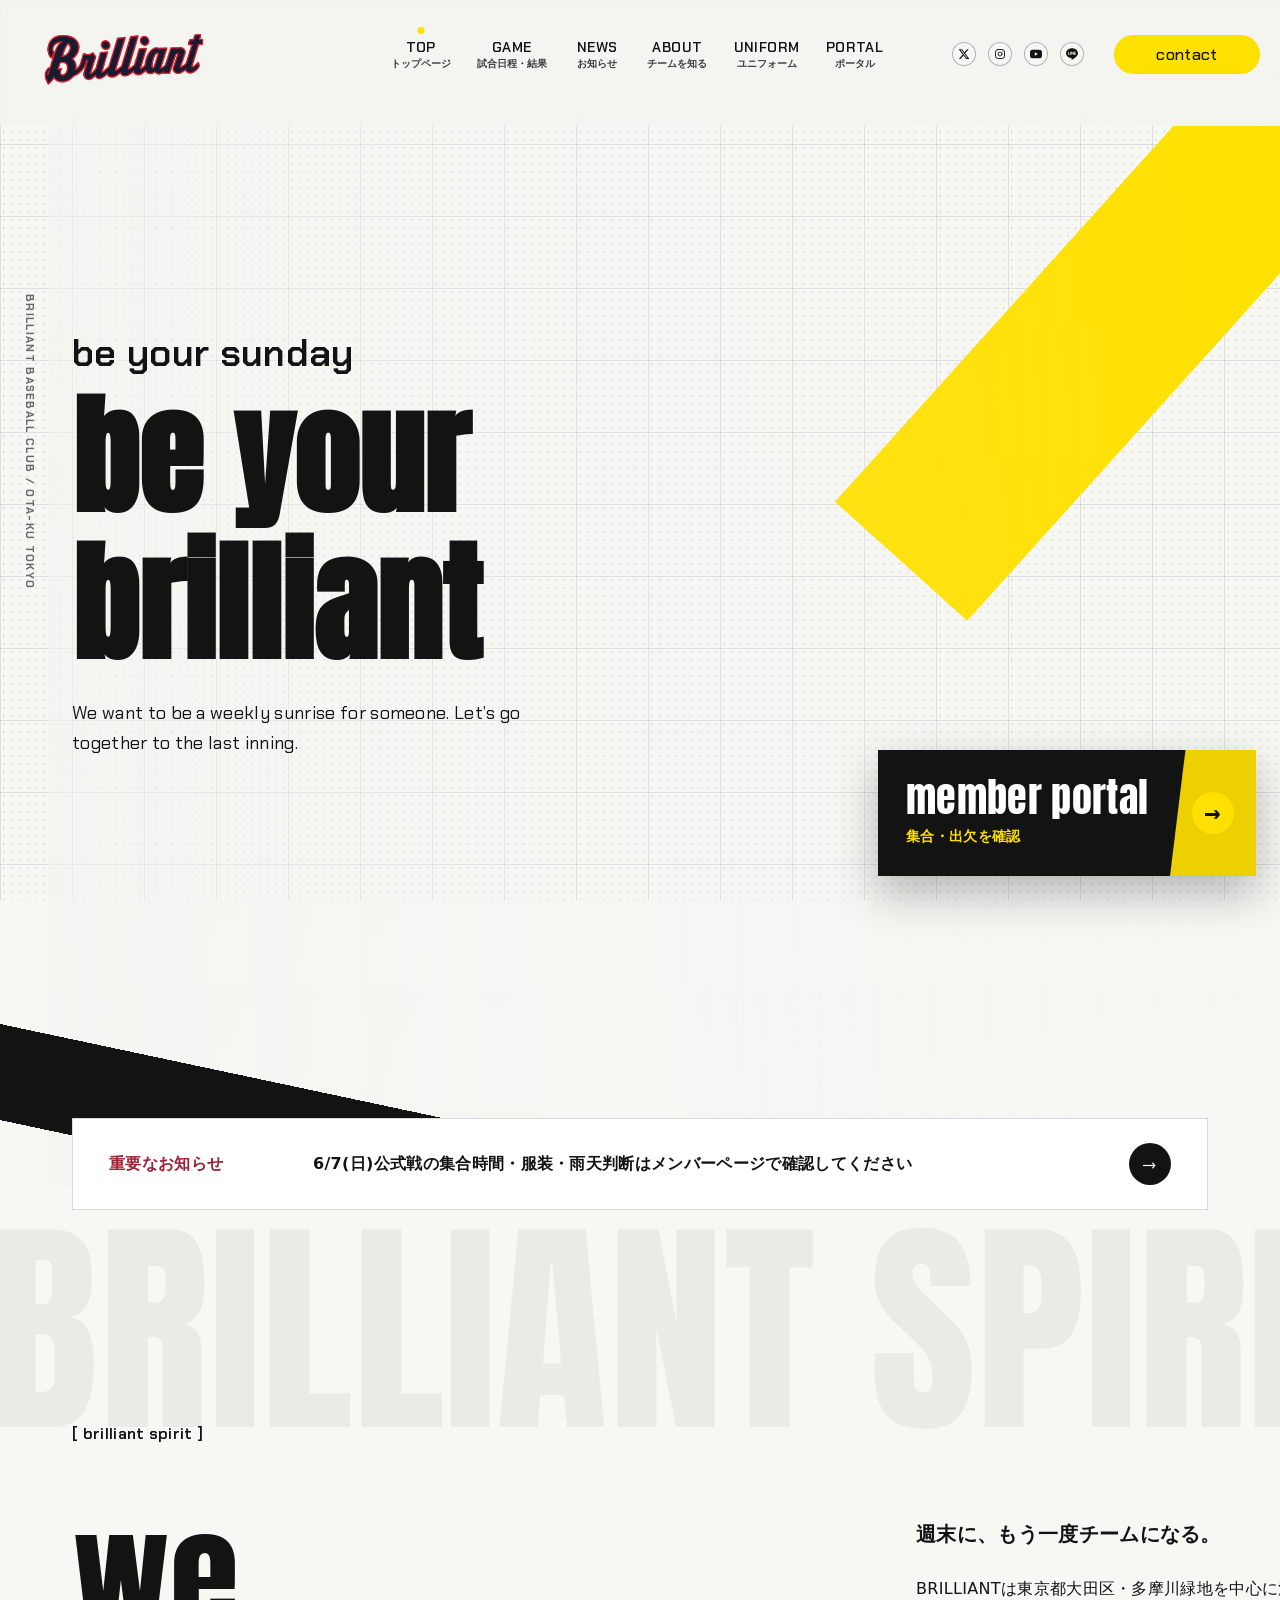
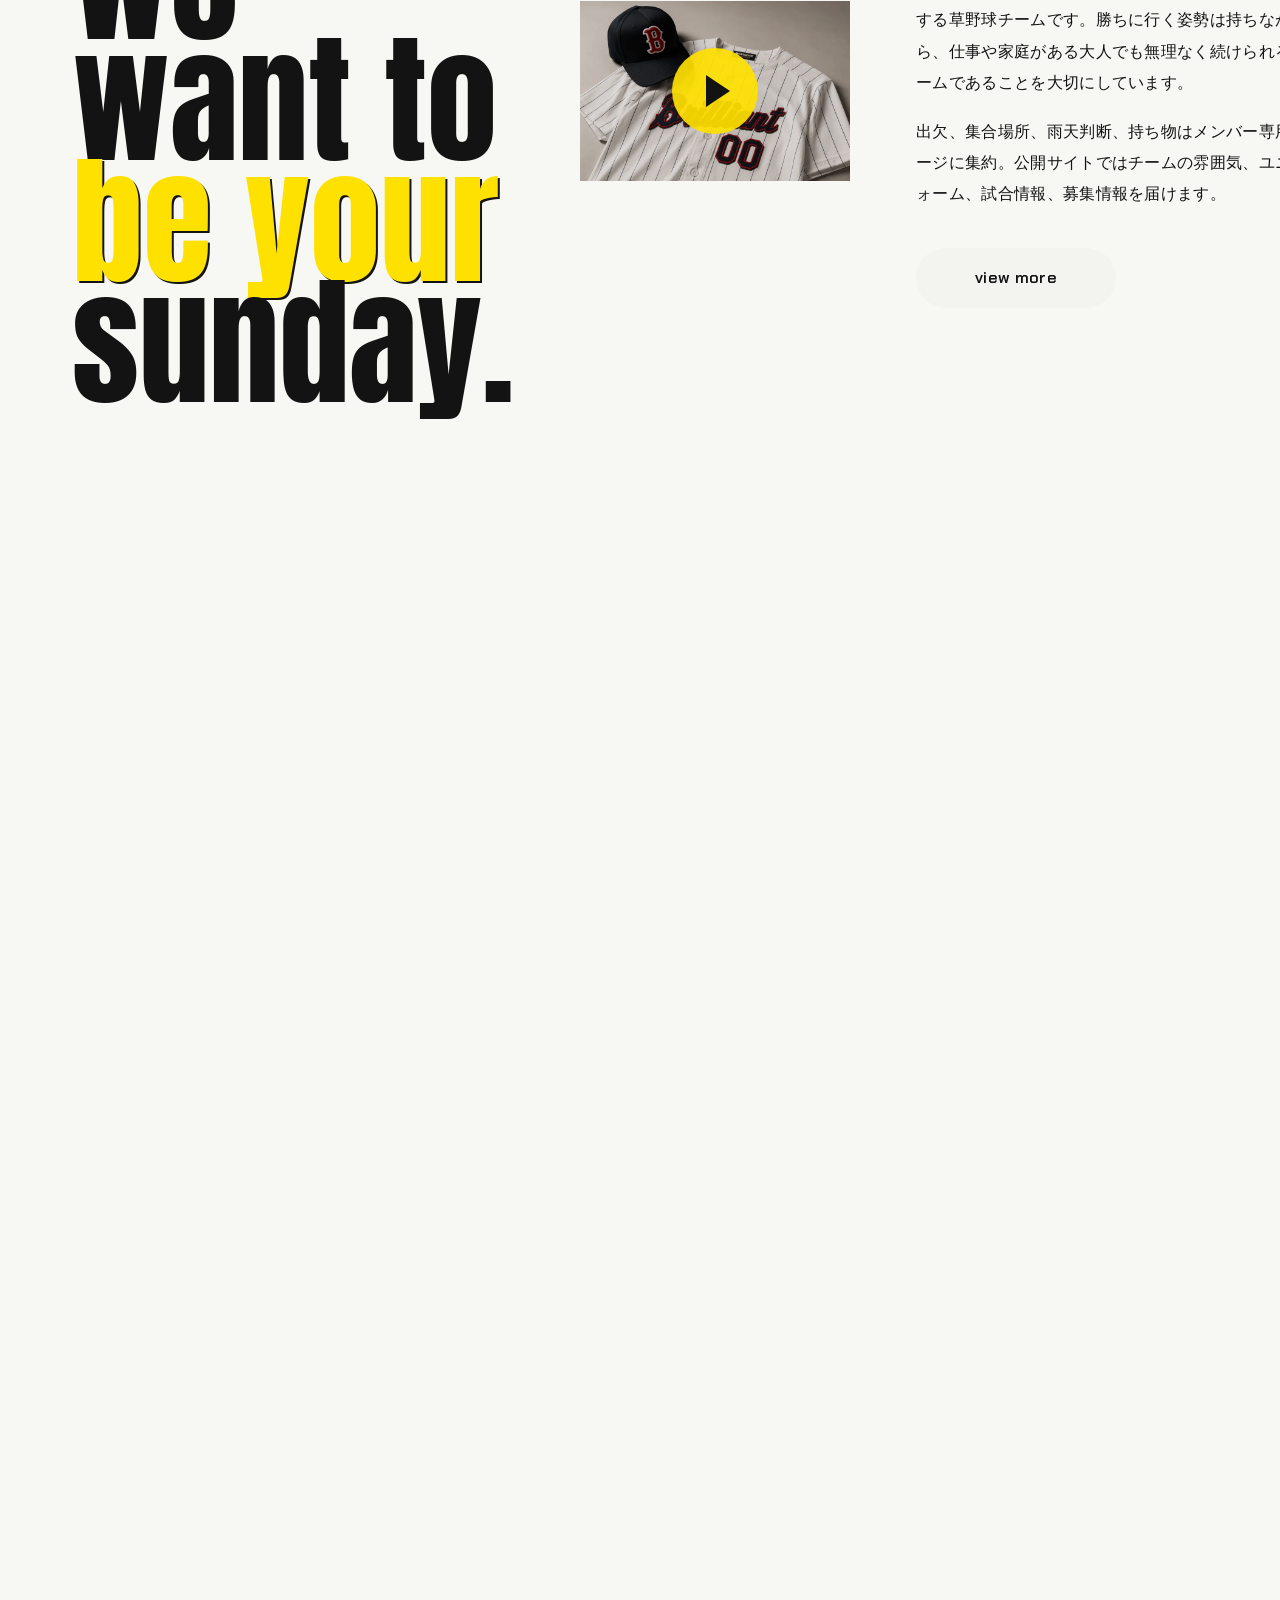
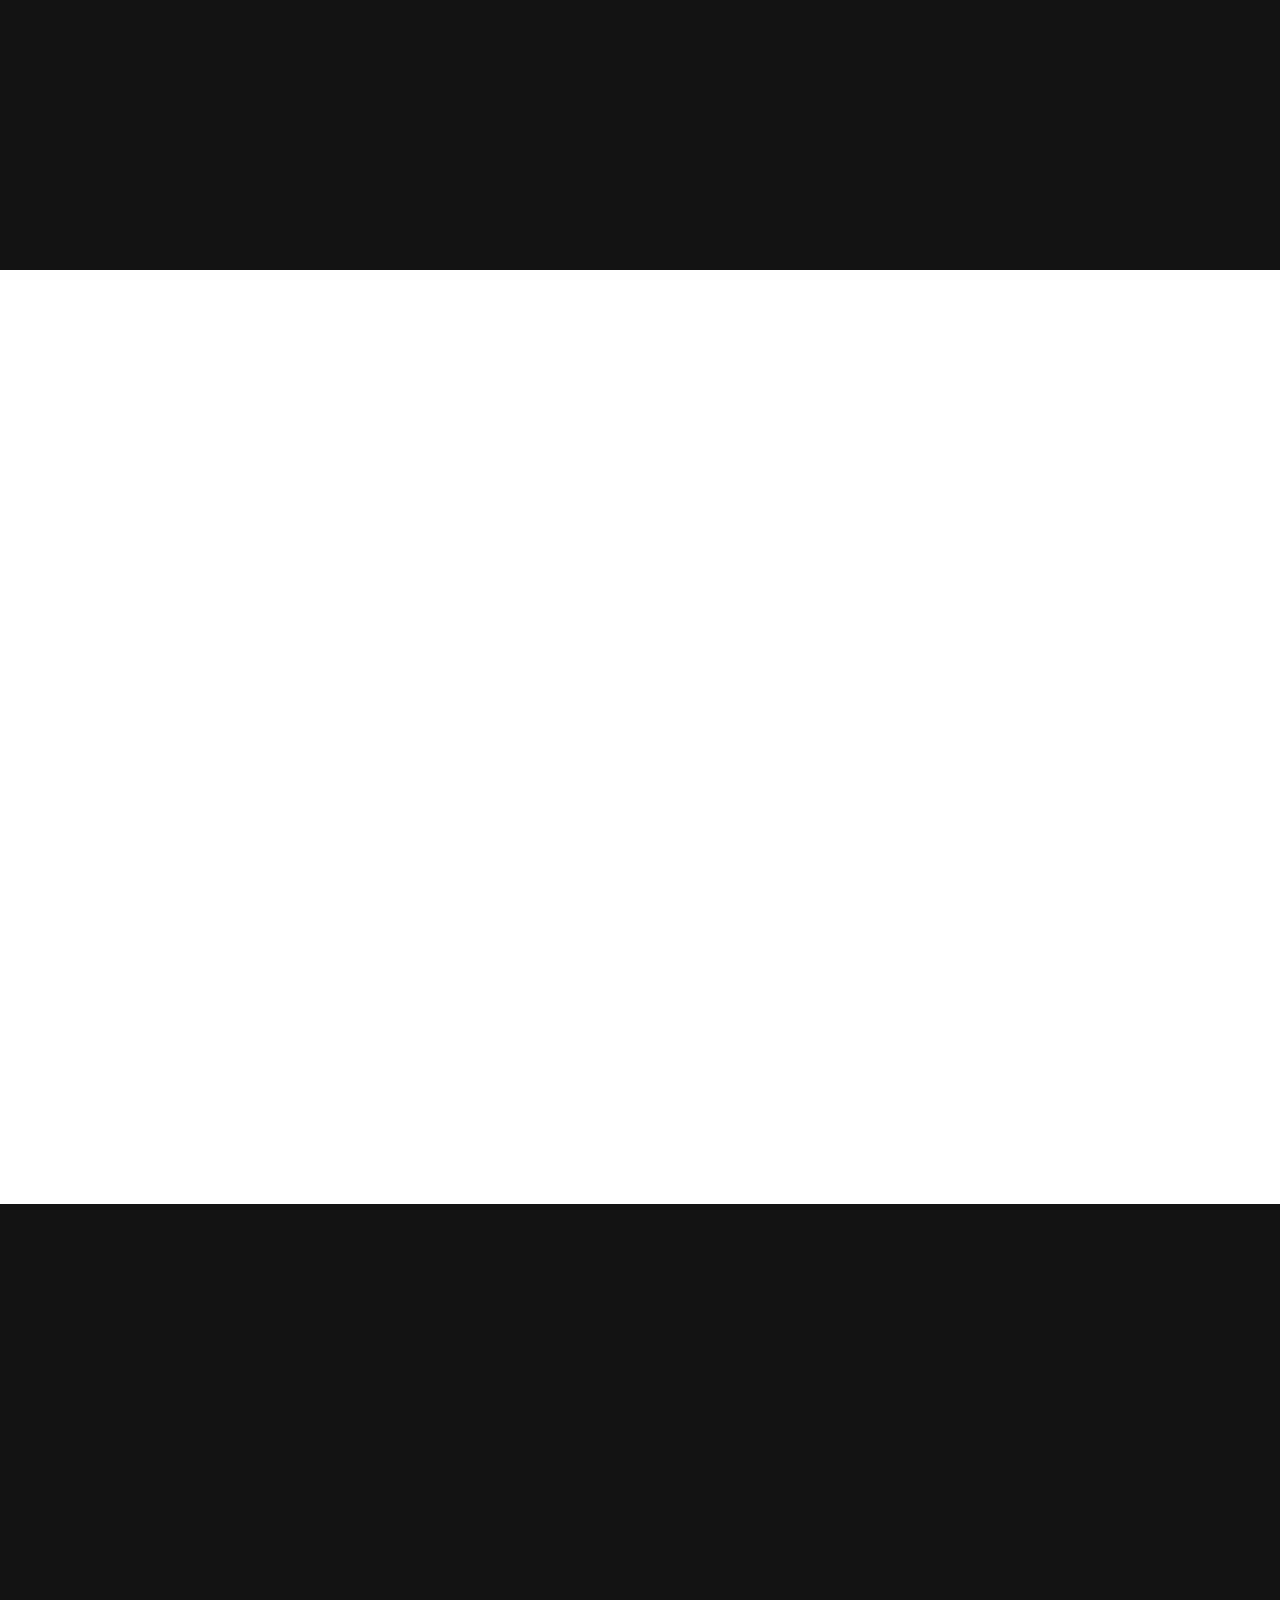
==== index.html @ ccdd15e2 "BRILLIANT草野球チームサイト 初回公開" ====
<!DOCTYPE html>
<html lang="ja">
<head>
<meta charset="UTF-8">
<meta name="viewport" content="width=device-width, initial-scale=1.0">
<title>BRILLIANT | 東京都大田区の草野球チーム</title>
<meta name="description" content="東京都大田区を拠点に多摩川河川敷で活動する草野球チームBRILLIANT。試合情報・チーム紹介・メンバー募集。">
<meta property="og:title" content="BRILLIANT | 東京都大田区の草野球チーム">
<meta property="og:description" content="東京都大田区を拠点に多摩川河川敷で活動する草野球チームBRILLIANT。">
<meta property="og:image" content="https://328ry.github.io/brilliant-baseball-club/images/ogp.webp?v=20260604-assets">
<meta property="og:type" content="website">
<meta property="og:url" content="https://328ry.github.io/brilliant-baseball-club/">
<meta name="twitter:card" content="summary_large_image">
<meta name="twitter:image" content="https://328ry.github.io/brilliant-baseball-club/images/ogp.webp?v=20260604-assets">
<link rel="icon" href="images/favicon-transparent-192.webp?v=20260610-anim1" type="image/webp">
<link rel="preconnect" href="https://fonts.googleapis.com">
<link rel="preconnect" href="https://fonts.gstatic.com" crossorigin>
<link rel="stylesheet" href="https://fonts.googleapis.com/css2?family=Anton&family=Chakra+Petch:wght@400;500;600;700&display=swap">
<link rel="stylesheet" href="style.css?v=20260610-anim1">
<link rel="canonical" href="https://328ry.github.io/brilliant-baseball-club/">
<script type="application/ld+json">
{
  "@context": "https://schema.org",
  "@type": "SportsTeam",
  "name": "BRILLIANT",
  "alternateName": "BRILLIANT Baseball Club",
  "sport": "Baseball",
  "foundingDate": "2018",
  "areaServed": "東京都大田区",
  "location": {
    "@type": "Place",
    "name": "多摩川緑地",
    "address": { "@type": "PostalAddress", "addressRegion": "東京都", "addressLocality": "大田区", "addressCountry": "JP" }
  },
  "memberOf": { "@type": "SportsOrganization", "name": "東京シニア野球連盟 大田支部" }
}
</script>
</head>
<body>
<a class="skip-link" href="#main">メインコンテンツへスキップ</a>

<header class="site-header" data-header>
  <div class="site-header__inner">
    <a href="index.html" class="site-header__logo" aria-label="BRILLIANT ホームへ">
      <img class="site-header__logo-img" src="images/source_20260604_uniform_assets/brilliant-script-logo-transparent-720.webp?v=20260610-anim1" alt="BRILLIANT" width="720" height="240" decoding="async">
    </a>
    <nav class="site-nav" data-nav>
      <ul class="site-nav__list">
        <li><a href="index.html" class="site-nav__link is-current active"><span>TOP</span><small>トップページ</small></a></li>
        <li><a href="games.html" class="site-nav__link"><span>GAME</span><small>試合日程・結果</small></a></li>
        <li><a href="news.html" class="site-nav__link"><span>NEWS</span><small>お知らせ</small></a></li>
        <li><a href="about.html" class="site-nav__link"><span>ABOUT</span><small>チームを知る</small></a></li>
        <li><a href="gallery.html" class="site-nav__link"><span>UNIFORM</span><small>ユニフォーム</small></a></li>
        <li><a href="member.html" class="site-nav__link"><span>PORTAL</span><small>ポータル</small></a></li>
        <li class="site-nav__mobile-contact"><a href="join.html" class="site-nav__link site-nav__link--cta"><span>CONTACT</span><small>お問い合わせ</small></a></li>
      </ul>
    <div class="site-nav__socials" aria-label="SNSリンク">
      <a href="join.html#contact" aria-label="X"><svg viewBox="0 0 24 24" fill="currentColor" aria-hidden="true"><path d="M18.244 2.25h3.308l-7.227 8.26 8.502 11.24H16.17l-5.214-6.817L4.99 21.75H1.68l7.73-8.835L1.254 2.25H8.08l4.713 6.231zm-1.161 17.52h1.833L7.084 4.126H5.117z"/></svg></a>
      <a href="join.html#contact" aria-label="Instagram"><svg viewBox="0 0 24 24" fill="none" stroke="currentColor" stroke-width="1.8" stroke-linecap="round" stroke-linejoin="round" aria-hidden="true"><rect x="3" y="3" width="18" height="18" rx="5"/><circle cx="12" cy="12" r="4"/><circle cx="17.5" cy="6.5" r="0.9" fill="currentColor" stroke="none"/></svg></a>
      <a href="join.html#contact" aria-label="YouTube"><svg viewBox="0 0 24 24" fill="currentColor" aria-hidden="true"><path d="M23.5 6.2a3 3 0 0 0-2.1-2.1C19.5 3.5 12 3.5 12 3.5s-7.5 0-9.4.5A3 3 0 0 0 .5 6.2C0 8.1 0 12 0 12s0 3.9.5 5.8a3 3 0 0 0 2.1 2.1c1.9.5 9.4.5 9.4.5s7.5 0 9.4-.5a3 3 0 0 0 2.1-2.1C24 15.9 24 12 24 12s0-3.9-.5-5.8zM9.6 15.5V8.5L15.7 12 9.6 15.5z"/></svg></a>
      <a href="join.html#contact" aria-label="LINE"><svg viewBox="0 0 24 24" fill="currentColor" aria-hidden="true"><path d="M19.37 9.86c.35 0 .63.29.63.63s-.28.63-.63.63h-1.76v1.13h1.76c.35 0 .63.28.63.63 0 .35-.28.63-.63.63h-2.39c-.35 0-.63-.28-.63-.63V8.11c0-.35.28-.63.63-.63h2.39c.35 0 .63.28.63.63 0 .35-.28.63-.63.63h-1.76v1.13h1.76zm-3.86 3.02c0 .27-.17.51-.43.6-.06.02-.13.03-.2.03-.21 0-.39-.09-.51-.25l-2.44-3.32v2.94c0 .35-.28.63-.63.63s-.63-.28-.63-.63V8.11c0-.27.17-.51.43-.6.06-.02.14-.03.2-.03.2 0 .38.1.5.25l2.46 3.33V8.11c0-.35.28-.63.63-.63s.63.28.63.63v4.77zm-5.74 0c0 .35-.28.63-.63.63s-.63-.28-.63-.63V8.11c0-.35.28-.63.63-.63s.63.28.63.63v4.77zm-2.47.63H4.92c-.35 0-.63-.28-.63-.63V8.11c0-.35.28-.63.63-.63s.63.28.63.63v4.14h1.75c.35 0 .63.28.63.63s-.28.63-.63.63M24 10.31C24 4.94 18.62.57 12 .57S0 4.94 0 10.31c0 4.81 4.27 8.84 10.04 9.61.39.08.92.26 1.06.59.12.3.08.77.04 1.08l-.16 1.02c-.05.3-.24 1.19 1.05.65 1.29-.54 6.92-4.08 9.44-6.98C23.18 14.39 24 12.46 24 10.31"/></svg></a>
    </div>
    </nav>
    <div class="site-header__socials" aria-label="SNSリンク">
      <a href="join.html#contact" aria-label="X"><svg viewBox="0 0 24 24" fill="currentColor" aria-hidden="true"><path d="M18.244 2.25h3.308l-7.227 8.26 8.502 11.24H16.17l-5.214-6.817L4.99 21.75H1.68l7.73-8.835L1.254 2.25H8.08l4.713 6.231zm-1.161 17.52h1.833L7.084 4.126H5.117z"/></svg></a>
      <a href="join.html#contact" aria-label="Instagram"><svg viewBox="0 0 24 24" fill="none" stroke="currentColor" stroke-width="1.8" stroke-linecap="round" stroke-linejoin="round" aria-hidden="true"><rect x="3" y="3" width="18" height="18" rx="5"/><circle cx="12" cy="12" r="4"/><circle cx="17.5" cy="6.5" r="0.9" fill="currentColor" stroke="none"/></svg></a>
      <a href="join.html#contact" aria-label="YouTube"><svg viewBox="0 0 24 24" fill="currentColor" aria-hidden="true"><path d="M23.5 6.2a3 3 0 0 0-2.1-2.1C19.5 3.5 12 3.5 12 3.5s-7.5 0-9.4.5A3 3 0 0 0 .5 6.2C0 8.1 0 12 0 12s0 3.9.5 5.8a3 3 0 0 0 2.1 2.1c1.9.5 9.4.5 9.4.5s7.5 0 9.4-.5a3 3 0 0 0 2.1-2.1C24 15.9 24 12 24 12s0-3.9-.5-5.8zM9.6 15.5V8.5L15.7 12 9.6 15.5z"/></svg></a>
      <a href="join.html#contact" aria-label="LINE"><svg viewBox="0 0 24 24" fill="currentColor" aria-hidden="true"><path d="M19.37 9.86c.35 0 .63.29.63.63s-.28.63-.63.63h-1.76v1.13h1.76c.35 0 .63.28.63.63 0 .35-.28.63-.63.63h-2.39c-.35 0-.63-.28-.63-.63V8.11c0-.35.28-.63.63-.63h2.39c.35 0 .63.28.63.63 0 .35-.28.63-.63.63h-1.76v1.13h1.76zm-3.86 3.02c0 .27-.17.51-.43.6-.06.02-.13.03-.2.03-.21 0-.39-.09-.51-.25l-2.44-3.32v2.94c0 .35-.28.63-.63.63s-.63-.28-.63-.63V8.11c0-.27.17-.51.43-.6.06-.02.14-.03.2-.03.2 0 .38.1.5.25l2.46 3.33V8.11c0-.35.28-.63.63-.63s.63.28.63.63v4.77zm-5.74 0c0 .35-.28.63-.63.63s-.63-.28-.63-.63V8.11c0-.35.28-.63.63-.63s.63.28.63.63v4.77zm-2.47.63H4.92c-.35 0-.63-.28-.63-.63V8.11c0-.35.28-.63.63-.63s.63.28.63.63v4.14h1.75c.35 0 .63.28.63.63s-.28.63-.63.63M24 10.31C24 4.94 18.62.57 12 .57S0 4.94 0 10.31c0 4.81 4.27 8.84 10.04 9.61.39.08.92.26 1.06.59.12.3.08.77.04 1.08l-.16 1.02c-.05.3-.24 1.19 1.05.65 1.29-.54 6.92-4.08 9.44-6.98C23.18 14.39 24 12.46 24 10.31"/></svg></a>
    </div>
    <a class="site-header__contact" href="join.html">contact</a>
    <button class="nav-toggle" data-nav-toggle aria-label="メニューを開く" aria-expanded="false">
      <span></span><span></span><span></span>
    </button>
  </div>
</header>

<a class="av-ticket" href="member.html">
  <span>member portal</span>
  <b>集合・出欠を確認</b>
</a>

<main id="main" class="alvamos-home">
  <section class="av-hero" aria-label="BRILLIANT メインビジュアル">
    <p class="av-hero__side">BRILLIANT BASEBALL CLUB / OTA-KU TOKYO</p>
    <div class="av-hero__copy">
      <p class="av-hero__tag">be your sunday</p>
      <h1><span class="av-hero__line"><span>be your</span></span><span class="av-hero__line"><span>brilliant</span></span></h1>
      <p>We want to be a weekly sunrise for someone. Let’s go together to the last inning.</p>
    </div>
    <div class="av-hero__visual">
      <picture>
        <source media="(max-width: 767px)" srcset="images/source_20260604_uniform_assets/hero-uniform-sp.webp?v=20260610-anim1">
        <img src="images/source_20260604_uniform_assets/hero-uniform.webp?v=20260604-assets" alt="BRILLIANTのユニフォーム" fetchpriority="high" decoding="async">
      </picture>
    </div>
    <div class="av-hero__scroll" aria-hidden="true"><span>scroll</span></div>
  </section>

  <section class="av-important js-fadeup fade-in" aria-label="重要なお知らせ">
    <div class="av-container av-important__inner">
      <p>重要なお知らせ</p>
      <a href="member.html">6/7(日)公式戦の集合時間・服装・雨天判断はメンバーページで確認してください</a>
      <span>→</span>
    </div>
  </section>

  <section class="av-spirit js-fadeup fade-in">
    <div class="av-container">
      <p class="av-section-label">[ brilliant spirit ]</p>
      <div class="av-spirit__layout">
        <div class="av-spirit__statement">
          <span>we want to</span>
          <span>be your</span>
          <span>sunday.</span>
        </div>
        <a class="av-movie" href="gallery.html" aria-label="BRILLIANTのギャラリーを見る">
          <img src="images/source_20260604_uniform_assets/uniform-set-close-lite.webp?v=20260610-anim1" alt="" loading="lazy" decoding="async">
          <span class="av-movie__play" aria-hidden="true"></span>
        </a>
        <div class="av-spirit__body">
          <h2>週末に、もう一度チームになる。</h2>
          <p>BRILLIANTは東京都大田区・多摩川緑地を中心に活動する草野球チームです。勝ちに行く姿勢は持ちながら、仕事や家庭がある大人でも無理なく続けられるチームであることを大切にしています。</p>
          <p>出欠、集合場所、雨天判断、持ち物はメンバー専用ページに集約。公開サイトではチームの雰囲気、ユニフォーム、試合情報、募集情報を届けます。</p>
          <a class="av-pill" href="about.html">view more</a>
        </div>
      </div>
    </div>
  </section>

  <section class="av-news js-fadeup fade-in">
    <div class="av-container">
      <h2 class="av-heading"><span>news</span><small>お知らせ</small></h2>
      <div class="av-news__layout">
        <article class="av-news__pickup">
          <h3>pickup</h3>
          <a href="gallery.html">
            <img src="images/source_20260604_uniform_assets/uniform-set-close-lite.webp?v=20260610-anim1" alt="BRILLIANTのユニフォーム" loading="lazy" decoding="async">
            <time>2026.04.28</time>
            <span>UNIFORM</span>
            <p>2026シーズン新ユニフォームお披露目</p>
          </a>
        </article>
        <div class="av-news__category">
          <div class="av-news__head">
            <h3>category</h3>
            <ul>
              <li>ALL</li>
              <li>GAME</li>
              <li>TEAM</li>
              <li>RECRUIT</li>
            </ul>
          </div>
          <a class="av-news-row" href="member.html"><time>2026.06.07</time><span>PORTAL</span><p>公式戦の集合時間・服装を更新しました</p></a>
          <a class="av-news-row" href="join.html"><time>2026.05.20</time><span>RECRUIT</span><p>2026シーズン途中入団メンバー募集を再開しました</p></a>
          <a class="av-news-row" href="games.html"><time>2026.05.15</time><span>GAME</span><p>第18回 大田区アマチュアベースボール選手権 出場決定</p></a>
          <a class="av-news-row" href="about.html"><time>2026.05.08</time><span>TEAM</span><p>練習後ミーティングの運用ルールを更新しました</p></a>
          <p class="av-news__more"><a class="av-pill av-pill--yellow" href="news.html">view more</a></p>
        </div>
      </div>
    </div>
  </section>

  <section class="av-uniform js-fadeup fade-in">
    <div class="av-container">
      <p class="av-section-label">[ UNIFORM ]</p>
      <div class="av-uniform__stage">
        <img class="av-uniform__bg" src="images/source_20260604_uniform_assets/uniform-set-close-lite.webp?v=20260610-anim1" alt="BRILLIANTのユニフォームとキャップ" loading="lazy" decoding="async">
        <div class="av-uniform__card av-uniform__card--left">
          <img src="images/source_20260604_uniform_assets/uniform-front-lite.webp?v=20260610-anim1" alt="白のピンストライプユニフォーム" loading="lazy" decoding="async">
          <p>home uniform</p>
        </div>
        <div class="av-uniform__card av-uniform__card--right">
          <img src="images/source_20260604_uniform_assets/cap-front-lite.webp?v=20260610-anim1" alt="黒いBRILLIANTキャップ" loading="lazy" decoding="async">
          <p>official cap</p>
        </div>
      </div>
    </div>
  </section>

  <section class="av-partners js-fadeup fade-in">
    <div class="av-container">
      <h2 class="av-heading"><span>partner</span><small>パートナー</small></h2>
      <p class="av-partners__lead">home town / field / club / activity</p>
      <ul class="av-partners__grid">
        <li><span>home town</span><b>OTA-KU TOKYO</b></li>
        <li><span>home field</span><b>TAMAGAWA FIELD</b></li>
        <li><span>club name</span><b>BRILLIANT BBC</b></li>
        <li><span>since</span><b>EST. 2018</b></li>
        <li><span>activity</span><b>SUNDAY BASEBALL</b></li>
        <li><span>inside tool</span><b>MEMBER PORTAL</b></li>
      </ul>
    </div>
  </section>

  <section class="av-app js-fadeup fade-in">
    <div class="av-app__image">
      <img src="images/source_20260604_uniform_assets/hero-uniform.webp?v=20260604-assets" alt="BRILLIANTのユニフォーム" loading="lazy" decoding="async">
    </div>
    <div class="av-container av-app__body">
      <p class="av-section-label">[ member app ]</p>
      <h2>check the next game.</h2>
      <p>集合場所、出欠、コメント、雨天判断。メンバーに必要な情報は専用ページで確認できます。</p>
      <div class="av-app__badges">
        <a href="member.html"><span>member</span><b>Open Portal</b></a>
        <a href="games.html"><span>schedule</span><b>Check Game</b></a>
      </div>
    </div>
  </section>
</main>

<footer class="site-footer">
  <div class="container">
    <div class="site-footer__top">
      <div class="site-footer__brand">
        <a href="index.html" class="site-footer__logo site-footer__logo--image" aria-label="BRILLIANT ホームへ"><img src="images/source_20260604_uniform_assets/brilliant-script-logo-transparent-720.webp?v=20260610-anim1" alt="BRILLIANT" width="720" height="240" loading="lazy" decoding="async"></a>
        <p class="site-footer__addr">東京都大田区・多摩川河川敷を本拠地とする草野球チーム<br>東京シニア野球連盟 大田支部所属</p>
        <ul class="site-footer__socials" aria-label="SNSリンク">
          <li><a href="join.html#contact" aria-label="X"><svg viewBox="0 0 24 24" fill="currentColor" aria-hidden="true"><path d="M18.244 2.25h3.308l-7.227 8.26 8.502 11.24H16.17l-5.214-6.817L4.99 21.75H1.68l7.73-8.835L1.254 2.25H8.08l4.713 6.231zm-1.161 17.52h1.833L7.084 4.126H5.117z"/></svg></a></li>
          <li><a href="join.html#contact" aria-label="Instagram"><svg viewBox="0 0 24 24" fill="none" stroke="currentColor" stroke-width="1.8" stroke-linecap="round" stroke-linejoin="round" aria-hidden="true"><rect x="3" y="3" width="18" height="18" rx="5"/><circle cx="12" cy="12" r="4"/><circle cx="17.5" cy="6.5" r="0.9" fill="currentColor" stroke="none"/></svg></a></li>
          <li><a href="join.html#contact" aria-label="YouTube"><svg viewBox="0 0 24 24" fill="currentColor" aria-hidden="true"><path d="M23.5 6.2a3 3 0 0 0-2.1-2.1C19.5 3.5 12 3.5 12 3.5s-7.5 0-9.4.5A3 3 0 0 0 .5 6.2C0 8.1 0 12 0 12s0 3.9.5 5.8a3 3 0 0 0 2.1 2.1c1.9.5 9.4.5 9.4.5s7.5 0 9.4-.5a3 3 0 0 0 2.1-2.1C24 15.9 24 12 24 12s0-3.9-.5-5.8zM9.6 15.5V8.5L15.7 12 9.6 15.5z"/></svg></a></li>
          <li><a href="join.html#contact" aria-label="LINE"><svg viewBox="0 0 24 24" fill="currentColor" aria-hidden="true"><path d="M19.37 9.86c.35 0 .63.29.63.63s-.28.63-.63.63h-1.76v1.13h1.76c.35 0 .63.28.63.63 0 .35-.28.63-.63.63h-2.39c-.35 0-.63-.28-.63-.63V8.11c0-.35.28-.63.63-.63h2.39c.35 0 .63.28.63.63 0 .35-.28.63-.63.63h-1.76v1.13h1.76zm-3.86 3.02c0 .27-.17.51-.43.6-.06.02-.13.03-.2.03-.21 0-.39-.09-.51-.25l-2.44-3.32v2.94c0 .35-.28.63-.63.63s-.63-.28-.63-.63V8.11c0-.27.17-.51.43-.6.06-.02.14-.03.2-.03.2 0 .38.1.5.25l2.46 3.33V8.11c0-.35.28-.63.63-.63s.63.28.63.63v4.77zm-5.74 0c0 .35-.28.63-.63.63s-.63-.28-.63-.63V8.11c0-.35.28-.63.63-.63s.63.28.63.63v4.77zm-2.47.63H4.92c-.35 0-.63-.28-.63-.63V8.11c0-.35.28-.63.63-.63s.63.28.63.63v4.14h1.75c.35 0 .63.28.63.63s-.28.63-.63.63M24 10.31C24 4.94 18.62.57 12 .57S0 4.94 0 10.31c0 4.81 4.27 8.84 10.04 9.61.39.08.92.26 1.06.59.12.3.08.77.04 1.08l-.16 1.02c-.05.3-.24 1.19 1.05.65 1.29-.54 6.92-4.08 9.44-6.98C23.18 14.39 24 12.46 24 10.31"/></svg></a></li>
        </ul>
      </div>
      <nav class="site-footer__nav" aria-label="フッターナビゲーション">
        <ul>
          <li><a href="index.html"><span>HOME</span><small>トップページ</small></a></li>
          <li><a href="about.html"><span>ABOUT</span><small>チームを知る</small></a></li>
          <li><a href="news.html"><span>NEWS</span><small>お知らせ</small></a></li>
          <li><a href="join.html"><span>JOIN</span><small>参加する</small></a></li>
          <li><a href="member.html"><span>PORTAL</span><small>ポータル</small></a></li>
        </ul>
      </nav>
    </div>
    <div class="site-footer__bottom">
      <p>&copy; 2026 BRILLIANT Baseball Club. All Rights Reserved.</p>
      <p class="site-footer__est">EST. 2018 / OTA-KU TOKYO</p>
    </div>
  </div>
</footer>
<script src="common.js?v=20260610-anim1" defer></script>
</body>
</html>
---- style.css ----
/* ============================================
   BRILLIANT Baseball Club — style.css
   Design tokens: see DESIGN.md
   ============================================ */

:root {
  /* Colors (DESIGN.md §1命名テーマ準拠) */
  --chalk: #FFFFFF;
  --field-navy: #15264C;
  --field-navy-deep: #0A1730;
  --hit-red: #9D2235;
  --leather: #5A3A22;
  --turf-shadow: #F2EFE9;
  --strikeline: #E6E4DF;
  --night: #1A1A1A;
  --dugout: #5A5A55;

  /* Layout */
  --container-max: 1280px;
  --container-pad: 32px;
  --header-h: 80px;

  /* Spacing */
  --sp-xs: 4px;
  --sp-sm: 8px;
  --sp-md: 16px;
  --sp-lg: 24px;
  --sp-xl: 40px;
  --sp-2xl: 64px;
  --sp-3xl: 96px;

  /* Type */
  --ff-jp: system-ui, -apple-system, BlinkMacSystemFont, "Hiragino Kaku Gothic ProN", "Yu Gothic", sans-serif;
  --ff-en: "Chakra Petch", system-ui, sans-serif;
  --ff-mono: ui-monospace, "SFMono-Regular", Menlo, Consolas, monospace;

  /* Animation */
  --ease: cubic-bezier(0.22, 1, 0.14, 1);
  --dur-fast: 0.2s;
  --dur-med: 0.3s;
  --dur-slow: 0.6s;

  /* Radius */
  --r-micro: 3px;
  --r-std: 8px;
}

/* Reset */
*, *::before, *::after { box-sizing: border-box; margin: 0; padding: 0; }
html { scroll-behavior: smooth; -webkit-text-size-adjust: 100%; }
body {
  font-family: var(--ff-jp);
  font-size: 16px;
  line-height: 1.7;
  letter-spacing: 0.04em;
  color: var(--night);
  background: var(--chalk);
  -webkit-font-smoothing: antialiased;
}
img { max-width: 100%; display: block; height: auto; }
a { color: inherit; text-decoration: none; transition: opacity var(--dur-med) var(--ease); }
a:hover { opacity: 0.6; }
button { font: inherit; cursor: pointer; background: none; border: 0; color: inherit; }
ul, ol { list-style: none; }
table { border-collapse: collapse; width: 100%; }
:focus-visible { outline: 2px solid var(--av-black); outline-offset: 2px; border-radius: 2px; }

/* Container */
.container {
  max-width: var(--container-max);
  padding-inline: var(--container-pad);
  margin-inline: auto;
}

/* ============================================
   HEADER
   ============================================ */
.site-header {
  position: sticky;
  top: 0;
  left: 0;
  width: 100%;
  height: var(--header-h);
  background: var(--chalk);
  border-bottom: 1px solid var(--strikeline);
  z-index: 100;
  transition: box-shadow var(--dur-med) var(--ease);
}
.site-header.is-scrolled {
  box-shadow: 0 2px 12px rgba(10, 23, 48, 0.08);
}
.site-header__inner {
  max-width: var(--container-max);
  height: 100%;
  margin-inline: auto;
  padding-inline: var(--container-pad);
  display: flex;
  align-items: center;
  justify-content: space-between;
  gap: var(--sp-xl);
}
.site-header__logo {
  display: flex;
  align-items: center;
  gap: var(--sp-sm);
  font-family: var(--ff-en);
  font-weight: 800;
  letter-spacing: 0.06em;
  color: var(--field-navy);
}
.site-header__logo:hover { opacity: 1; }
.site-header__logo:hover .logo-mark { background: var(--hit-red); }
.site-header__logo-img {
  display: block;
  width: clamp(168px, 15vw, 230px);
  height: auto;
}
.logo-mark {
  display: inline-flex;
  align-items: center;
  justify-content: center;
  width: 36px;
  height: 36px;
  background: var(--field-navy);
  color: var(--chalk);
  font-family: var(--ff-en);
  font-weight: 900;
  font-size: 22px;
  border-radius: var(--r-micro);
  transition: background var(--dur-med) var(--ease);
}
.logo-text { font-size: 22px; }

/* NAV */
.site-nav__list {
  display: flex;
  align-items: center;
  gap: var(--sp-xl);
}
.site-nav__link {
  position: relative;
  font-family: var(--ff-en);
  font-weight: 700;
  font-size: 14px;
  letter-spacing: 0.1em;
  color: var(--field-navy);
  padding-block: 8px;
  display: inline-block;
}
.site-nav__link::after {
  content: "";
  position: absolute;
  left: 0;
  bottom: 0;
  width: 0;
  height: 2px;
  background: var(--hit-red);
  transition: width var(--dur-med) var(--ease);
}
.site-nav__link:hover {
  opacity: 1;
}
.site-nav__link:hover::after,
.site-nav__link.is-current::after {
  width: 100%;
}
.site-nav__link--cta {
  background: var(--field-navy);
  color: var(--chalk);
  padding: 10px 20px;
  border-radius: var(--r-micro);
  transition: background var(--dur-med) var(--ease);
}
.site-nav__link--cta::after { display: none; }
.site-nav__link--cta:hover {
  background: var(--hit-red);
  opacity: 1;
}
.site-nav__link--cta.is-current { background: var(--hit-red); }

/* Nav toggle (mobile) */
.nav-toggle {
  display: none;
  width: 44px;
  height: 44px;
  position: relative;
}
.nav-toggle span {
  position: absolute;
  left: 8px;
  right: 8px;
  height: 2px;
  background: var(--field-navy);
  transition: transform var(--dur-med) var(--ease), opacity var(--dur-fast) var(--ease), top var(--dur-med) var(--ease);
}
.nav-toggle span:nth-child(1) { top: 15px; }
.nav-toggle span:nth-child(2) { top: 22px; }
.nav-toggle span:nth-child(3) { top: 29px; }
.nav-toggle.is-open span:nth-child(1) { top: 22px; transform: rotate(45deg); }
.nav-toggle.is-open span:nth-child(2) { opacity: 0; }
.nav-toggle.is-open span:nth-child(3) { top: 22px; transform: rotate(-45deg); }

/* ============================================
   TOPICS TICKER
   ============================================ */
.topics-ticker {
  background: var(--chalk);
  border-bottom: 1px solid var(--strikeline);
  height: 56px;
  overflow: hidden;
}
.topics-ticker__inner {
  max-width: var(--container-max);
  margin-inline: auto;
  padding-inline: var(--container-pad);
  height: 100%;
  display: flex;
  align-items: center;
  gap: var(--sp-lg);
}
.topics-ticker__label {
  flex: none;
  font-family: var(--ff-en);
  font-weight: 800;
  font-size: 13px;
  letter-spacing: 0.12em;
  color: var(--chalk);
  background: var(--hit-red);
  padding: 6px 12px;
  border-radius: var(--r-micro);
}
.topics-ticker__viewport {
  flex: 1;
  overflow: hidden;
  position: relative;
}
.topics-ticker__list {
  display: flex;
  gap: var(--sp-xl);
  white-space: nowrap;
  animation: ticker-scroll 40s linear infinite;
}
.topics-ticker__list:hover { animation-play-state: paused; }
.topics-ticker__list li {
  display: inline-flex;
  align-items: center;
  gap: var(--sp-md);
  font-size: 14px;
  color: var(--night);
}
.topics-ticker__list time {
  font-family: var(--ff-en);
  font-weight: 500;
  color: var(--dugout);
}
.topics-ticker__list .cat {
  font-family: var(--ff-en);
  font-weight: 700;
  font-size: 11px;
  letter-spacing: 0.08em;
  color: var(--field-navy);
  border: 1px solid var(--strikeline);
  padding: 2px 8px;
  border-radius: var(--r-micro);
}
.topics-ticker__list a:hover { color: var(--hit-red); opacity: 1; }

@keyframes ticker-scroll {
  from { transform: translateX(0); }
  to { transform: translateX(-50%); }
}

/* ============================================
   HERO
   ============================================ */
.hero {
  position: relative;
  height: min(85vh, 720px);
  min-height: 560px;
  overflow: hidden;
  color: var(--chalk);
  display: flex;
  align-items: flex-end;
}
.hero__media {
  position: absolute;
  inset: 0;
  z-index: 0;
  overflow: hidden;
}
.hero__media img {
  width: 100%;
  height: 100%;
  object-fit: cover;
  filter: brightness(0.7);
  animation: hero-zoom 16s ease-out forwards;
}
@keyframes hero-zoom {
  from { transform: scale(1.05); }
  to { transform: scale(1); }
}
.hero__overlay {
  position: absolute;
  inset: 0;
  z-index: 1;
  background: linear-gradient(180deg, rgba(10, 23, 48, 0.2) 0%, rgba(10, 23, 48, 0.6) 100%);
}
.hero__inner {
  position: relative;
  z-index: 2;
  max-width: var(--container-max);
  width: 100%;
  margin-inline: auto;
  padding: var(--sp-xl) var(--container-pad) var(--sp-lg);
}
.hero__eyebrow {
  font-family: var(--ff-en);
  font-weight: 700;
  font-size: 13px;
  letter-spacing: 0.16em;
  color: var(--hit-red);
  text-transform: uppercase;
  margin-bottom: var(--sp-md);
}
.hero__title {
  font-family: var(--ff-jp);
  font-weight: 900;
  font-size: clamp(36px, 5vw, 64px);
  line-height: 1.15;
  letter-spacing: 0.02em;
  margin-bottom: var(--sp-lg);
}
.hero__title span { display: block; opacity: 0; transform: translateY(40px); animation: hero-line var(--dur-slow) var(--ease) forwards; }
.hero__title span:nth-child(1) { animation-delay: 0.2s; }
.hero__title span:nth-child(2) { animation-delay: 0.4s; }
.hero__title span:nth-child(3) { animation-delay: 0.6s; }
@keyframes hero-line { to { opacity: 1; transform: translateY(0); } }

.hero__lead {
  max-width: 640px;
  font-size: 15px;
  line-height: 1.9;
  margin-bottom: var(--sp-xl);
  opacity: 0;
  transform: translateY(20px);
  animation: hero-line var(--dur-slow) var(--ease) 0.9s forwards;
}
.hero__actions {
  display: flex;
  flex-wrap: wrap;
  gap: var(--sp-md);
  opacity: 0;
  transform: translateY(20px);
  animation: hero-line var(--dur-slow) var(--ease) 1.1s forwards;
}
.hero__scroll {
  position: absolute;
  bottom: var(--sp-lg);
  right: var(--container-pad);
  z-index: 2;
  font-family: var(--ff-en);
  font-weight: 700;
  font-size: 11px;
  letter-spacing: 0.2em;
  color: var(--chalk);
  display: flex;
  align-items: center;
  gap: var(--sp-md);
}
.hero__scroll-line {
  display: block;
  width: 60px;
  height: 1px;
  background: var(--chalk);
  position: relative;
  overflow: hidden;
}
.hero__scroll-line::after {
  content: "";
  position: absolute;
  inset: 0;
  background: var(--hit-red);
  transform: translateX(-100%);
  animation: scroll-line 2.4s var(--ease) infinite;
}
@keyframes scroll-line {
  0% { transform: translateX(-100%); }
  50% { transform: translateX(0); }
  100% { transform: translateX(100%); }
}

/* PAGE HERO (下層用) */
.page-hero {
  position: relative;
  height: min(48vh, 420px);
  min-height: 320px;
  overflow: hidden;
  color: var(--chalk);
  display: flex;
  align-items: center;
}
.page-hero__media { position: absolute; inset: 0; z-index: 0; }
.page-hero__media img { width: 100%; height: 100%; object-fit: cover; filter: brightness(0.55); }
.page-hero__media::after {
  content: ""; position: absolute; inset: 0;
  background: linear-gradient(180deg, rgba(5,14,38,0.2), rgba(5,14,38,0.55));
}
.page-hero__inner {
  position: relative; z-index: 2;
  max-width: var(--container-max); width: 100%;
  margin-inline: auto; padding: var(--sp-2xl) var(--container-pad);
}
.page-hero__eyebrow {
  font-family: var(--ff-en); font-weight: 700; font-size: 12px;
  letter-spacing: 0.18em; text-transform: uppercase; color: var(--hit-red);
  margin-bottom: var(--sp-md);
}
.page-hero__title {
  font-family: var(--ff-jp); font-weight: 900;
  font-size: clamp(32px, 5vw, 56px); line-height: 1.2;
  margin-bottom: var(--sp-lg);
}
.page-hero__lead { font-size: 15px; line-height: 1.9; max-width: 620px; }

/* ============================================
   BUTTONS
   ============================================ */
.btn {
  display: inline-flex;
  align-items: center;
  justify-content: center;
  gap: var(--sp-sm);
  padding: 14px 32px;
  font-family: var(--ff-en);
  font-weight: 700;
  font-size: 14px;
  letter-spacing: 0.1em;
  text-transform: uppercase;
  border-radius: var(--r-micro);
  border: 1.5px solid transparent;
  transition: background var(--dur-med) var(--ease), color var(--dur-med) var(--ease), border-color var(--dur-med) var(--ease);
  cursor: pointer;
}
.btn:hover { opacity: 1; }
.btn--primary { background: var(--field-navy); color: var(--chalk); }
.btn--primary:hover { background: var(--hit-red); }
.btn--ghost { background: transparent; color: var(--chalk); border-color: var(--chalk); }
.btn--ghost:hover { background: var(--chalk); color: var(--field-navy); }
.btn--accent { background: var(--hit-red); color: var(--chalk); padding: 16px 40px; font-size: 15px; }
.btn--accent:hover { background: var(--field-navy-deep); }
.btn--block { width: 100%; }

/* ============================================
   SECTION HEAD
   ============================================ */
section { padding-block: clamp(56px, 8vw, 96px); }

.section-head {
  margin-bottom: var(--sp-2xl);
}
.section-head__eyebrow {
  font-family: var(--ff-en);
  font-weight: 700;
  font-size: 13px;
  letter-spacing: 0.16em;
  color: var(--hit-red);
  text-transform: uppercase;
  margin-bottom: var(--sp-sm);
}
.section-head__title {
  font-family: var(--ff-jp);
  font-weight: 900;
  font-size: clamp(26px, 3.6vw, 40px);
  line-height: 1.3;
  color: var(--field-navy);
  position: relative;
  padding-left: var(--sp-md);
}
.section-head__title::before {
  content: "";
  position: absolute;
  left: 0;
  top: 0.18em;
  width: 4px;
  height: 0.95em;
  background: var(--hit-red);
}
.section-head--invert .section-head__title { color: var(--chalk); }
.section-head--invert .section-head__eyebrow { color: var(--hit-red); }

.section-foot {
  margin-top: var(--sp-xl);
  text-align: right;
}
.link-arrow {
  font-family: var(--ff-en);
  font-weight: 700;
  font-size: 13px;
  letter-spacing: 0.1em;
  color: var(--field-navy);
  text-transform: uppercase;
  border-bottom: 1px solid var(--field-navy);
  padding-bottom: 4px;
  transition: color var(--dur-med) var(--ease), border-color var(--dur-med) var(--ease);
}
.link-arrow::after { content: " →"; }
.link-arrow:hover { color: var(--hit-red); border-color: var(--hit-red); opacity: 1; }

/* ============================================
   NEXT MATCH
   ============================================ */
.next-match {
  position: relative;
  color: var(--chalk);
  overflow: hidden;
  background: var(--field-navy-deep);
}
.next-match__bg {
  position: absolute; inset: 0; z-index: 0;
}
.next-match__bg img {
  width: 100%; height: 100%; object-fit: cover;
  opacity: 0.25;
  filter: brightness(0.5) saturate(0.7);
}
.next-match .container { position: relative; z-index: 1; }
.next-match__card {
  background: rgba(10, 23, 48, 0.75);
  backdrop-filter: blur(10px);
  -webkit-backdrop-filter: blur(10px);
  border: 1px solid rgba(255, 255, 255, 0.08);
  border-radius: var(--r-std);
  padding: var(--sp-2xl);
  display: grid;
  gap: var(--sp-xl);
}
.next-match__meta {
  display: flex;
  flex-wrap: wrap;
  align-items: baseline;
  gap: var(--sp-lg);
  padding-bottom: var(--sp-lg);
  border-bottom: 1px solid rgba(255, 255, 255, 0.12);
}
.next-match__date {
  font-family: var(--ff-en);
  font-weight: 900;
  font-size: clamp(36px, 5vw, 56px);
  line-height: 1;
  letter-spacing: 0;
}
.next-match__date span { color: var(--hit-red); margin-inline: 2px; }
.next-match__date .dow {
  font-size: 16px;
  font-weight: 700;
  color: var(--hit-red);
  margin-left: var(--sp-md);
  letter-spacing: 0.16em;
  vertical-align: super;
}
.next-match__time {
  font-family: var(--ff-en);
  font-weight: 700;
  font-size: 18px;
  letter-spacing: 0.08em;
}
.next-match__league {
  font-size: 13px;
  color: rgba(255, 255, 255, 0.7);
}
.next-match__matchup {
  display: grid;
  grid-template-columns: 1fr auto 1fr;
  align-items: center;
  gap: var(--sp-xl);
}
.team {
  text-align: center;
  display: grid;
  gap: var(--sp-sm);
  justify-items: center;
}
.team__mark {
  width: 48px; height: 48px;
  display: inline-flex; align-items: center; justify-content: center;
  font-family: var(--ff-en);
  font-weight: 900;
  font-size: 18px;
  background: var(--hit-red);
  color: var(--chalk);
  border-radius: 50%;
  letter-spacing: 0;
}
.team--away .team__mark { background: rgba(255, 255, 255, 0.18); }
.team__name {
  font-family: var(--ff-en);
  font-weight: 800;
  font-size: clamp(20px, 2.4vw, 28px);
  letter-spacing: 0.04em;
}
.team__sub {
  font-size: 12px;
  color: rgba(255, 255, 255, 0.65);
}
.vs {
  font-family: var(--ff-en);
  font-weight: 800;
  font-size: clamp(28px, 4vw, 44px);
  color: var(--hit-red);
  letter-spacing: 0;
}
.next-match__venue {
  padding-top: var(--sp-lg);
  border-top: 1px solid rgba(255, 255, 255, 0.12);
  display: flex;
  flex-wrap: wrap;
  align-items: baseline;
  gap: var(--sp-md);
}
.next-match__venue p:first-child {
  font-weight: 700;
  font-size: 16px;
}
.next-match__venue .sub {
  font-size: 12px;
  color: rgba(255, 255, 255, 0.6);
}

/* ============================================
   LATEST RESULTS (Result Cards)
   ============================================ */
.latest-results { background: var(--chalk); }
.result-grid {
  display: grid;
  grid-template-columns: repeat(3, 1fr);
  gap: var(--sp-lg);
}
.result-card {
  background: var(--chalk);
  border: 1px solid var(--strikeline);
  border-radius: var(--r-std);
  padding: var(--sp-lg);
  display: grid;
  gap: var(--sp-md);
  transition: transform var(--dur-med) var(--ease), box-shadow var(--dur-med) var(--ease);
}
.result-card:hover {
  transform: translateY(-2px);
  box-shadow: 0 8px 24px rgba(21, 38, 76, 0.08);
}
.result-card__top {
  display: flex;
  justify-content: space-between;
  align-items: center;
}
.result-card__date {
  font-family: var(--ff-en);
  font-weight: 500;
  font-size: 13px;
  color: var(--dugout);
  letter-spacing: 0.06em;
}
.result-card__league {
  font-size: 12px;
  color: var(--dugout);
}
.result-card__venue {
  font-size: 12px;
  color: var(--dugout);
  padding-top: var(--sp-sm);
  border-top: 1px solid var(--strikeline);
}

/* SCORE */
.score {
  background: var(--turf-shadow);
  border-radius: var(--r-micro);
  padding: var(--sp-md);
  display: grid;
  grid-template-columns: 1fr auto 1fr;
  align-items: center;
  gap: var(--sp-sm);
}
.score__side { text-align: center; }
.score__side--home .score__team { color: var(--field-navy); font-weight: 800; }
.score__team {
  font-family: var(--ff-en);
  font-size: 13px;
  font-weight: 700;
  color: var(--dugout);
  margin-bottom: 4px;
  letter-spacing: 0.04em;
}
.score__num {
  font-family: var(--ff-mono);
  font-weight: 700;
  font-size: 32px;
  line-height: 1;
  color: var(--night);
}
.score__sep {
  font-family: var(--ff-en);
  font-weight: 700;
  font-size: 20px;
  color: var(--hit-red);
}

/* BADGES */
.badge {
  display: inline-block;
  font-family: var(--ff-en);
  font-weight: 700;
  font-size: 11px;
  letter-spacing: 0.1em;
  text-transform: uppercase;
  padding: 4px 10px;
  border-radius: var(--r-micro);
  white-space: nowrap;
}
.badge--win { background: var(--hit-red); color: var(--chalk); }
.badge--lose { background: var(--dugout); color: var(--chalk); }
.badge--draw { background: var(--strikeline); color: var(--night); }
.badge--scheduled { background: var(--turf-shadow); color: var(--dugout); border: 1px solid var(--strikeline); }
.badge--game { background: var(--field-navy); color: var(--chalk); }
.badge--practice { background: var(--turf-shadow); color: var(--field-navy); border: 1px solid var(--strikeline); }
.badge--event { background: var(--leather); color: var(--chalk); }

/* ============================================
   PICKUP
   ============================================ */
.pickup { background: var(--turf-shadow); }
.pickup-grid {
  display: grid;
  grid-template-columns: repeat(3, 1fr);
  gap: var(--sp-lg);
}
.pickup-card {
  background: var(--chalk);
  border: 1px solid var(--strikeline);
  border-radius: var(--r-std);
  overflow: hidden;
  transition: transform var(--dur-med) var(--ease), box-shadow var(--dur-med) var(--ease);
}
.pickup-card:hover {
  transform: translateY(-4px);
  box-shadow: 0 12px 32px rgba(21, 38, 76, 0.12);
}
.pickup-card__media {
  position: relative;
  aspect-ratio: 4 / 3;
  overflow: hidden;
}
.pickup-card__media img {
  width: 100%; height: 100%; object-fit: cover;
  filter: brightness(0.85);
  transition: transform var(--dur-slow) var(--ease);
}
.pickup-card:hover .pickup-card__media img { transform: scale(1.05); }
.pickup-card__no {
  position: absolute;
  bottom: var(--sp-md);
  right: var(--sp-md);
  font-family: var(--ff-en);
  font-weight: 900;
  font-size: 64px;
  line-height: 0.9;
  color: var(--chalk);
  text-shadow: 0 2px 12px rgba(0, 0, 0, 0.4);
  letter-spacing: -0.02em;
}
.pickup-card__body { padding: var(--sp-lg); }
.pickup-card__role {
  font-family: var(--ff-en);
  font-weight: 700;
  font-size: 12px;
  letter-spacing: 0.14em;
  color: var(--hit-red);
  text-transform: uppercase;
  margin-bottom: 4px;
}
.pickup-card__name {
  font-size: 22px;
  font-weight: 700;
  color: var(--field-navy);
  margin-bottom: var(--sp-md);
}
.pickup-card__stat {
  display: flex;
  align-items: baseline;
  gap: var(--sp-sm);
  margin-bottom: var(--sp-md);
  padding-block: var(--sp-sm);
  border-block: 1px solid var(--strikeline);
}
.pickup-card__stat span { font-size: 12px; color: var(--dugout); }
.pickup-card__stat b {
  font-family: var(--ff-mono);
  font-size: 24px;
  font-weight: 700;
  color: var(--night);
}
.pickup-card__comment { font-size: 13px; color: var(--dugout); line-height: 1.7; }

/* ============================================
   CULTURE BLOCK (split content)
   ============================================ */
.culture { background: var(--chalk); }
.culture-block {
  display: grid;
  grid-template-columns: 1.1fr 1fr;
  gap: var(--sp-2xl);
  align-items: center;
  margin-bottom: var(--sp-3xl);
}
.culture-block:last-child { margin-bottom: 0; }
.culture-block--reverse { grid-template-columns: 1fr 1.1fr; }
.culture-block--reverse .culture-block__media { order: 2; }
.culture-block--reverse .culture-block__body { order: 1; }
.culture-block__media {
  aspect-ratio: 4 / 3;
  overflow: hidden;
  border-radius: var(--r-std);
}
.culture-block__media img {
  width: 100%; height: 100%; object-fit: cover;
  transition: transform 1.2s var(--ease);
}
.culture-block:hover .culture-block__media img { transform: scale(1.04); }
.culture-block__num {
  font-family: var(--ff-en);
  font-weight: 900;
  font-size: 56px;
  line-height: 1;
  color: var(--hit-red);
  margin-bottom: var(--sp-md);
}
.culture-block__title {
  font-size: clamp(22px, 2.6vw, 30px);
  font-weight: 800;
  line-height: 1.5;
  color: var(--field-navy);
  margin-bottom: var(--sp-lg);
}
.culture-block__text {
  font-size: 15px;
  line-height: 1.95;
  color: var(--night);
}

/* ============================================
   SCHEDULE TABLE
   ============================================ */
.schedule { background: var(--turf-shadow); }
.schedule-table, .match-table, .record-table {
  width: 100%;
  background: var(--chalk);
  border-radius: var(--r-std);
  border: 1px solid var(--strikeline);
  overflow: hidden;
  font-size: 14px;
}
.schedule-table th, .match-table th, .record-table th {
  text-align: left;
  background: var(--field-navy);
  color: var(--chalk);
  font-family: var(--ff-en);
  font-weight: 700;
  font-size: 12px;
  letter-spacing: 0.1em;
  text-transform: uppercase;
  padding: 14px var(--sp-md);
}
.schedule-table td, .match-table td, .record-table td {
  padding: 14px var(--sp-md);
  border-top: 1px solid var(--strikeline);
  vertical-align: middle;
}
.schedule-table tr:hover td, .match-table tr:hover td, .record-table tr:hover td {
  background: var(--turf-shadow);
}
.schedule-table td:first-child, .match-table td:first-child, .record-table td:first-child {
  font-family: var(--ff-en);
  font-weight: 700;
  color: var(--field-navy);
}
.match-table td:nth-child(2),
.record-table td:nth-child(1) { font-family: var(--ff-en); font-weight: 700; }
.record-table td:nth-child(2),
.record-table td:nth-child(3),
.record-table td:nth-child(4),
.record-table td:nth-child(5) {
  font-family: var(--ff-mono);
  font-weight: 500;
}
.table-wrap { overflow-x: auto; }

/* ============================================
   NEWS LIST
   ============================================ */
.news { background: var(--turf-shadow); }
.news-list {
  background: var(--chalk);
  border: 1px solid var(--strikeline);
  border-radius: var(--r-std);
  overflow: hidden;
}
.news-list li {
  display: flex;
  align-items: center;
  gap: var(--sp-lg);
  padding: var(--sp-lg);
  border-bottom: 1px solid var(--strikeline);
  transition: background var(--dur-fast) var(--ease);
}
.news-list li:last-child { border-bottom: 0; }
.news-list li:hover { background: var(--turf-shadow); }
.news-list time {
  flex: none;
  font-family: var(--ff-en);
  font-weight: 700;
  font-size: 13px;
  color: var(--field-navy);
  letter-spacing: 0.06em;
}
.news-list .cat {
  flex: none;
  font-family: var(--ff-en);
  font-weight: 700;
  font-size: 11px;
  letter-spacing: 0.1em;
  color: var(--hit-red);
  border: 1px solid var(--hit-red);
  padding: 2px 8px;
  border-radius: var(--r-micro);
  text-transform: uppercase;
}
.news-list a {
  flex: 1;
  font-size: 14px;
  color: var(--night);
  line-height: 1.6;
}
.news-list a:hover { color: var(--hit-red); opacity: 1; }

/* ============================================
   SNS / CHANNEL
   ============================================ */
.sns { background: var(--field-navy-deep); color: var(--chalk); }
.sns-list {
  display: grid;
  grid-template-columns: repeat(4, 1fr);
  gap: var(--sp-md);
}
.sns-list a {
  display: flex;
  align-items: center;
  gap: var(--sp-md);
  padding: var(--sp-lg);
  background: rgba(255, 255, 255, 0.04);
  border: 1px solid rgba(255, 255, 255, 0.08);
  border-radius: var(--r-std);
  color: var(--chalk);
  transition: background var(--dur-med) var(--ease), border-color var(--dur-med) var(--ease);
}
.sns-list a:hover {
  background: var(--hit-red);
  border-color: var(--hit-red);
  opacity: 1;
}
.sns-list svg { flex: none; }
.sns-list span {
  font-size: 14px;
  font-weight: 500;
  letter-spacing: 0.02em;
}

/* ============================================
   CTA BAND
   ============================================ */
.cta-band { background: var(--field-navy); color: var(--chalk); }
.cta-band__inner {
  display: grid;
  grid-template-columns: 1.4fr auto;
  gap: var(--sp-2xl);
  align-items: center;
}
.cta-band__eyebrow {
  font-family: var(--ff-en);
  font-weight: 700;
  font-size: 13px;
  letter-spacing: 0.16em;
  color: var(--hit-red);
  text-transform: uppercase;
  margin-bottom: var(--sp-sm);
}
.cta-band__title {
  font-size: clamp(24px, 3vw, 36px);
  font-weight: 800;
  line-height: 1.4;
  margin-bottom: var(--sp-md);
}
.cta-band__text { font-size: 14px; opacity: 0.85; line-height: 1.8; }

/* ============================================
   FOOTER
   ============================================ */
.site-footer {
  background: var(--field-navy-deep);
  color: var(--chalk);
  padding-block: var(--sp-2xl) var(--sp-lg);
}
.site-footer__top {
  display: grid;
  grid-template-columns: 1.4fr 1fr;
  gap: var(--sp-2xl);
  padding-bottom: var(--sp-xl);
  border-bottom: 1px solid rgba(255, 255, 255, 0.1);
}
.site-footer__logo {
  font-family: var(--ff-en);
  font-weight: 800;
  font-size: 22px;
  letter-spacing: 0.06em;
  display: flex;
  align-items: center;
  gap: var(--sp-sm);
  margin-bottom: var(--sp-md);
}

.site-footer__logo--image {
  width: min(330px, 100%);
  padding: 0;
  background: transparent;
  border: 0;
}

.site-footer__logo--image img {
  width: 100%;
  height: auto;
}
.site-footer__addr {
  font-size: 13px;
  line-height: 1.8;
  color: rgba(255, 255, 255, 0.7);
}
.site-footer__nav ul {
  display: flex;
  flex-wrap: wrap;
  gap: var(--sp-lg);
  justify-content: flex-end;
}
.site-footer__nav a {
  font-family: var(--ff-en);
  font-weight: 700;
  font-size: 13px;
  letter-spacing: 0.1em;
}
.site-footer__bottom {
  display: flex;
  justify-content: space-between;
  align-items: center;
  padding-top: var(--sp-lg);
  font-size: 12px;
  color: rgba(255, 255, 255, 0.5);
}
.site-footer__est {
  font-family: var(--ff-en);
  letter-spacing: 0.14em;
}

/* ============================================
   PAGE-SPECIFIC: TEAM
   ============================================ */
.team-story { background: var(--chalk); }
.team-story__grid {
  display: grid;
  grid-template-columns: 1.4fr 1fr;
  gap: var(--sp-2xl);
}
.team-story__text p {
  font-size: 15px;
  line-height: 1.95;
  margin-bottom: var(--sp-md);
}
.team-story__facts {
  background: var(--turf-shadow);
  border-radius: var(--r-std);
  padding: var(--sp-lg);
  display: grid;
  gap: var(--sp-md);
}
.team-story__facts li {
  display: flex;
  justify-content: space-between;
  align-items: baseline;
  gap: var(--sp-md);
  padding-block: var(--sp-sm);
  border-bottom: 1px solid var(--strikeline);
}
.team-story__facts li:last-child { border-bottom: 0; }
.team-story__facts span {
  font-family: var(--ff-en);
  font-weight: 700;
  font-size: 12px;
  letter-spacing: 0.1em;
  color: var(--dugout);
  text-transform: uppercase;
}
.team-story__facts b {
  font-size: 14px;
  font-weight: 700;
  color: var(--field-navy);
  text-align: right;
}

/* CAPTAIN MSG */
.captain-msg { background: var(--turf-shadow); }
.captain-msg__inner {
  background: var(--chalk);
  border-radius: var(--r-std);
  border: 1px solid var(--strikeline);
  padding: clamp(40px, 6vw, 80px);
  max-width: 960px;
  margin-inline: auto;
  display: grid;
  gap: var(--sp-xl);
}
.captain-msg__eyebrow {
  font-family: var(--ff-en);
  font-weight: 700;
  font-size: 13px;
  letter-spacing: 0.16em;
  color: var(--hit-red);
  text-transform: uppercase;
  margin-bottom: var(--sp-md);
}
.captain-msg__title {
  font-size: clamp(26px, 3.4vw, 38px);
  font-weight: 800;
  line-height: 1.5;
  color: var(--field-navy);
}
.captain-msg__body p {
  font-size: 15px;
  line-height: 1.95;
  margin-bottom: var(--sp-md);
}
.captain-msg__sign {
  text-align: right;
  margin-top: var(--sp-lg);
  padding-top: var(--sp-lg);
  border-top: 1px solid var(--strikeline);
  font-size: 14px;
  color: var(--dugout);
}
.captain-msg__sign b {
  font-size: 16px;
  color: var(--field-navy);
  margin-inline: 4px;
}

/* ROSTER */
.roster { background: var(--chalk); }
.roster-group { margin-bottom: var(--sp-2xl); }
.roster-group:last-child { margin-bottom: 0; }
.roster-group__title {
  font-family: var(--ff-en);
  font-weight: 800;
  font-size: 16px;
  letter-spacing: 0.14em;
  text-transform: uppercase;
  color: var(--field-navy);
  margin-bottom: var(--sp-md);
  padding-bottom: var(--sp-sm);
  border-bottom: 2px solid var(--field-navy);
}
.roster-grid {
  display: grid;
  grid-template-columns: repeat(auto-fill, minmax(240px, 1fr));
  gap: var(--sp-md);
}
.player-card {
  background: var(--chalk);
  border: 1px solid var(--strikeline);
  border-radius: var(--r-std);
  padding: var(--sp-lg);
  display: flex;
  gap: var(--sp-md);
  align-items: center;
  transition: transform var(--dur-med) var(--ease), box-shadow var(--dur-med) var(--ease), border-color var(--dur-med) var(--ease);
}
.player-card:hover {
  transform: translateY(-2px);
  border-color: var(--field-navy);
  box-shadow: 0 8px 24px rgba(21, 38, 76, 0.08);
}
.player-card__no {
  font-family: var(--ff-en);
  font-weight: 900;
  font-size: 56px;
  line-height: 1;
  color: var(--field-navy);
  letter-spacing: -0.02em;
  flex: none;
  width: 70px;
  text-align: center;
}
.player-card:hover .player-card__no { color: var(--hit-red); }
.player-card__name {
  font-size: 18px;
  font-weight: 700;
  color: var(--night);
  margin-bottom: 2px;
}
.player-card__role {
  font-size: 12px;
  color: var(--dugout);
  margin-bottom: 4px;
}
.player-card__stat {
  font-family: var(--ff-mono);
  font-size: 12px;
  font-weight: 500;
  color: var(--field-navy);
}

/* STAFF */
.staff { background: var(--turf-shadow); }
.staff-list {
  display: grid;
  grid-template-columns: repeat(3, 1fr);
  gap: var(--sp-lg);
}
.staff-card {
  background: var(--chalk);
  border: 1px solid var(--strikeline);
  border-radius: var(--r-std);
  padding: var(--sp-lg);
}
.staff-card__role {
  font-family: var(--ff-en);
  font-weight: 700;
  font-size: 12px;
  letter-spacing: 0.14em;
  color: var(--hit-red);
  text-transform: uppercase;
  margin-bottom: var(--sp-sm);
}
.staff-card__name {
  font-size: 20px;
  font-weight: 700;
  color: var(--field-navy);
  margin-bottom: var(--sp-md);
}
.staff-card__bio { font-size: 13px; line-height: 1.8; color: var(--night); }

/* HISTORY */
.history { background: var(--chalk); }
.timeline {
  position: relative;
  padding-left: var(--sp-xl);
}
.timeline::before {
  content: "";
  position: absolute;
  left: 12px;
  top: 0;
  bottom: 0;
  width: 1px;
  background: var(--strikeline);
}
.timeline__item {
  position: relative;
  padding-bottom: var(--sp-lg);
  display: grid;
  grid-template-columns: 80px 1fr;
  gap: var(--sp-lg);
}
.timeline__item::before {
  content: "";
  position: absolute;
  left: 4px;
  top: 8px;
  width: 16px;
  height: 16px;
  border-radius: 50%;
  background: var(--chalk);
  border: 3px solid var(--hit-red);
  margin-left: -22px;
}
.timeline__item time {
  font-family: var(--ff-en);
  font-weight: 800;
  font-size: 20px;
  color: var(--field-navy);
  letter-spacing: 0.04em;
}
.timeline__item b {
  display: block;
  font-size: 16px;
  font-weight: 700;
  color: var(--field-navy);
  margin-bottom: 4px;
}
.timeline__item p { font-size: 14px; color: var(--night); line-height: 1.8; }

/* ============================================
   PAGE-SPECIFIC: GAMES (Stats)
   ============================================ */
.season-stats { background: var(--turf-shadow); }
.stats-grid {
  display: grid;
  grid-template-columns: repeat(4, 1fr);
  gap: var(--sp-md);
}
.stats-card {
  background: var(--chalk);
  border: 1px solid var(--strikeline);
  border-radius: var(--r-std);
  padding: var(--sp-lg);
  text-align: left;
  position: relative;
}
.stats-card::before {
  content: "";
  position: absolute;
  top: 0; left: var(--sp-lg);
  width: 24px;
  height: 3px;
  background: var(--hit-red);
}
.stats-card__label {
  font-family: var(--ff-en);
  font-weight: 700;
  font-size: 12px;
  letter-spacing: 0.14em;
  text-transform: uppercase;
  color: var(--dugout);
  margin-bottom: var(--sp-sm);
}
.stats-card__num {
  font-family: var(--ff-mono);
  font-weight: 700;
  font-size: 36px;
  line-height: 1;
  color: var(--field-navy);
  margin-bottom: var(--sp-sm);
}
.stats-card__num b { color: var(--night); }
.stats-card__num span {
  font-family: var(--ff-en);
  font-size: 16px;
  color: var(--dugout);
  margin-inline: 2px;
}
.stats-card__sub { font-size: 12px; color: var(--dugout); }

.past-results { background: var(--chalk); }

/* ============================================
   PAGE-SPECIFIC: GALLERY
   ============================================ */
.gallery-filter { background: var(--chalk); padding-block: var(--sp-xl) 0; }
.filter-tabs {
  display: flex;
  flex-wrap: wrap;
  gap: var(--sp-sm);
  border-bottom: 1px solid var(--strikeline);
  padding-bottom: var(--sp-md);
}
.filter-tabs__btn {
  font-family: var(--ff-en);
  font-weight: 700;
  font-size: 13px;
  letter-spacing: 0.1em;
  color: var(--dugout);
  padding: 10px 18px;
  border-radius: var(--r-micro);
  border: 1px solid var(--strikeline);
  background: var(--chalk);
  transition: background var(--dur-med) var(--ease), color var(--dur-med) var(--ease), border-color var(--dur-med) var(--ease);
}
.filter-tabs__btn:hover { color: var(--field-navy); border-color: var(--field-navy); }
.filter-tabs__btn.is-active {
  background: var(--field-navy);
  color: var(--chalk);
  border-color: var(--field-navy);
}

.gallery { background: var(--chalk); padding-block: var(--sp-lg) clamp(56px, 8vw, 96px); }
.gallery-grid {
  display: grid;
  grid-template-columns: repeat(3, 1fr);
  grid-auto-flow: dense;
  gap: var(--sp-md);
}
.gallery-item {
  border-radius: var(--r-std);
  overflow: hidden;
  position: relative;
  background: var(--turf-shadow);
  transition: transform var(--dur-med) var(--ease), opacity var(--dur-med) var(--ease);
}
.gallery-item.is-hidden { display: none; }
.gallery-item--wide { grid-column: span 2; }
.gallery-item--tall { grid-row: span 2; }
.gallery-item figure { position: relative; height: 100%; }
.gallery-item img {
  width: 100%;
  height: 100%;
  aspect-ratio: 4 / 3;
  object-fit: cover;
  transition: transform 0.8s var(--ease), filter var(--dur-med) var(--ease);
}
.gallery-item--tall img { aspect-ratio: 4 / 5; }
.gallery-item:hover img { transform: scale(1.05); }
.gallery-item figcaption {
  position: absolute;
  inset: auto 0 0 0;
  background: linear-gradient(0deg, rgba(5,14,38,0.85) 0%, transparent 100%);
  color: var(--chalk);
  padding: var(--sp-lg) var(--sp-md) var(--sp-md);
  font-size: 13px;
  font-weight: 500;
  opacity: 0;
  transform: translateY(10px);
  transition: opacity var(--dur-med) var(--ease), transform var(--dur-med) var(--ease);
}
.gallery-item:hover figcaption { opacity: 1; transform: translateY(0); }
.gallery-item figcaption span {
  display: inline-block;
  font-family: var(--ff-en);
  font-weight: 700;
  font-size: 10px;
  letter-spacing: 0.14em;
  background: var(--hit-red);
  padding: 2px 8px;
  border-radius: var(--r-micro);
  margin-right: var(--sp-sm);
}
.gallery-note { margin-top: var(--sp-xl); font-size: 12px; color: var(--dugout); text-align: center; }

/* ============================================
   PAGE-SPECIFIC: ABOUT / NEWS / MEMBER
   ============================================ */
.hidden { display: none !important; }

.about-values,
.news-archive,
.member-login {
  background: var(--chalk);
}

.value-grid,
.news-card-list {
  display: grid;
  grid-template-columns: repeat(3, 1fr);
  gap: var(--sp-lg);
}

.value-grid li,
.news-card-list li,
.member-card,
.member-login__box {
  border: 1px solid var(--strikeline);
  border-radius: var(--r-std);
  background: var(--chalk);
}

.value-grid li {
  padding: var(--sp-xl);
}

.value-grid span {
  display: block;
  font-family: var(--ff-en);
  font-size: 44px;
  font-weight: 900;
  line-height: 1;
  color: var(--hit-red);
  margin-bottom: var(--sp-md);
}

.value-grid h3,
.news-card-list h3 {
  color: var(--field-navy);
  font-size: 20px;
  font-weight: 800;
  margin-bottom: var(--sp-sm);
}

.value-grid p,
.news-card-list p {
  color: var(--dugout);
  font-size: 14px;
  line-height: 1.8;
  margin-bottom: 0;
}

.news-card-list {
  grid-template-columns: repeat(2, 1fr);
}

.news-card-list li {
  display: grid;
  gap: var(--sp-sm);
  padding: var(--sp-lg);
}

.news-card-list time {
  font-family: var(--ff-en);
  color: var(--dugout);
  font-size: 13px;
  font-weight: 700;
  letter-spacing: 0.08em;
}

.news-card-list .badge {
  width: fit-content;
}

.member-hero {
  background: var(--field-navy-deep);
  color: var(--chalk);
  padding-block: clamp(56px, 8vw, 96px);
}

.member-hero__grid {
  display: grid;
  grid-template-columns: minmax(0, 1fr) auto;
  gap: var(--sp-xl);
  align-items: end;
}

.member-hero h1 {
  font-size: clamp(32px, 5vw, 56px);
  line-height: 1.15;
  margin-bottom: var(--sp-md);
}

.member-hero p:not(.section-head__eyebrow) {
  max-width: 700px;
  color: rgba(255, 255, 255, 0.78);
  line-height: 1.9;
  margin-bottom: 0;
}

.member-status {
  border: 1px solid rgba(255,255,255,0.22);
  border-radius: var(--r-std);
  padding: 12px 16px;
  color: var(--chalk);
  font-size: 13px;
  font-weight: 800;
}

.member-login__box {
  display: grid;
  grid-template-columns: 1fr minmax(280px, 420px);
  gap: var(--sp-2xl);
  align-items: center;
  padding: var(--sp-xl);
}

.member-login__box h2,
.member-card h2 {
  color: var(--field-navy);
  font-size: clamp(22px, 2.8vw, 30px);
  font-weight: 800;
  line-height: 1.35;
  margin-bottom: var(--sp-md);
}

.member-login__box p {
  color: var(--dugout);
  line-height: 1.8;
  margin-bottom: 0;
}

.member-login__form,
.member-comment {
  display: grid;
  gap: var(--sp-sm);
}

.member-login__form label,
.member-comment {
  color: var(--dugout);
  font-size: 13px;
  font-weight: 800;
}

.member-login__form input,
.member-comment textarea {
  border: 1px solid var(--strikeline);
  border-radius: var(--r-micro);
  padding: 12px 14px;
  color: var(--night);
  background: var(--chalk);
}

.member-dashboard {
  background: var(--turf-shadow);
}

.member-dashboard__grid {
  display: grid;
  grid-template-columns: minmax(0, 1.3fr) minmax(320px, 0.7fr);
  gap: var(--sp-lg);
}

.member-card {
  padding: var(--sp-lg);
}

.member-card--primary {
  grid-row: span 2;
}

.member-card__head {
  display: flex;
  justify-content: space-between;
  gap: var(--sp-md);
  align-items: start;
}

.member-detail {
  display: grid;
  grid-template-columns: repeat(2, minmax(0, 1fr));
  gap: var(--sp-sm);
  margin-bottom: var(--sp-lg);
}

.member-detail div {
  border: 1px solid var(--strikeline);
  border-radius: var(--r-micro);
  background: var(--turf-shadow);
  padding: 12px;
}

.member-detail dt {
  color: var(--dugout);
  font-size: 12px;
  font-weight: 800;
  margin-bottom: 4px;
}

.member-detail dd {
  color: var(--field-navy);
  font-weight: 800;
  margin: 0;
}

.member-note,
.form-note {
  color: var(--dugout);
  font-size: 13px;
  line-height: 1.7;
}

.member-actions {
  display: flex;
  flex-wrap: wrap;
  gap: var(--sp-sm);
}

.attendance-switch {
  display: grid;
  grid-template-columns: repeat(3, 1fr);
  gap: var(--sp-sm);
  margin-bottom: var(--sp-md);
}

.attendance-switch button {
  min-height: 48px;
  border: 1px solid var(--strikeline);
  border-radius: var(--r-micro);
  background: var(--chalk);
  color: var(--field-navy);
  font-weight: 800;
}

.attendance-switch button.is-active {
  background: var(--field-navy);
  color: var(--chalk);
  border-color: var(--field-navy);
}

.attendance-count-grid {
  display: grid;
  grid-template-columns: repeat(3, 1fr);
  gap: var(--sp-sm);
  margin-bottom: var(--sp-md);
}

.attendance-count-grid div {
  border-radius: var(--r-micro);
  background: var(--turf-shadow);
  padding: 12px;
  text-align: center;
}

.attendance-count-grid strong,
.attendance-count-grid span {
  display: block;
}

.attendance-count-grid strong {
  color: var(--field-navy);
  font-family: var(--ff-mono);
  font-size: 28px;
  line-height: 1;
}

.attendance-count-grid span {
  color: var(--dugout);
  font-size: 12px;
  font-weight: 800;
  margin-top: 4px;
}

.member-notices,
.attendance-list {
  display: grid;
  gap: var(--sp-sm);
}

.member-notices li,
.attendance-list li {
  border: 1px solid var(--strikeline);
  border-radius: var(--r-micro);
  background: var(--turf-shadow);
  padding: 12px;
}

.member-notices time {
  display: block;
  color: var(--hit-red);
  font-family: var(--ff-en);
  font-size: 12px;
  font-weight: 800;
  letter-spacing: 0.08em;
  margin-bottom: 4px;
}

.member-notices p,
.attendance-list p {
  color: var(--dugout);
  font-size: 13px;
  line-height: 1.7;
  margin-bottom: 0;
}

.attendance-list li {
  display: grid;
  grid-template-columns: 80px 72px minmax(0, 1fr);
  gap: var(--sp-sm);
  align-items: start;
}

.attendance-list b {
  color: var(--field-navy);
}

.attendance-list span {
  border-radius: var(--r-micro);
  background: var(--field-navy);
  color: var(--chalk);
  padding: 3px 8px;
  text-align: center;
  font-size: 12px;
  font-weight: 800;
}

/* ============================================
   PAGE-SPECIFIC: JOIN
   ============================================ */
.recruit-types { background: var(--chalk); }
.recruit-grid {
  display: grid;
  grid-template-columns: repeat(3, 1fr);
  gap: var(--sp-lg);
}
.recruit-card {
  background: var(--chalk);
  border: 1px solid var(--strikeline);
  border-radius: var(--r-std);
  padding: var(--sp-xl);
  transition: transform var(--dur-med) var(--ease), box-shadow var(--dur-med) var(--ease), border-color var(--dur-med) var(--ease);
}
.recruit-card:hover {
  transform: translateY(-4px);
  box-shadow: 0 12px 32px rgba(21, 38, 76, 0.1);
  border-color: var(--field-navy);
}
.recruit-card--accent {
  background: var(--field-navy);
  color: var(--chalk);
  border-color: var(--field-navy);
}
.recruit-card--accent:hover { background: var(--field-navy-deep); border-color: var(--hit-red); }
.recruit-card__num {
  font-family: var(--ff-en);
  font-weight: 900;
  font-size: 56px;
  line-height: 1;
  color: var(--hit-red);
  margin-bottom: var(--sp-md);
}
.recruit-card__title {
  font-size: 24px;
  font-weight: 800;
  margin-bottom: var(--sp-md);
}
.recruit-card__desc {
  font-size: 14px;
  line-height: 1.8;
  margin-bottom: var(--sp-lg);
  padding-bottom: var(--sp-lg);
  border-bottom: 1px solid var(--strikeline);
}
.recruit-card--accent .recruit-card__desc { border-color: rgba(255,255,255,0.18); }
.recruit-card__list { display: grid; gap: var(--sp-sm); }
.recruit-card__list li { display: flex; gap: var(--sp-md); font-size: 13px; }
.recruit-card__list span {
  flex: none;
  width: 56px;
  font-family: var(--ff-en);
  font-weight: 700;
  font-size: 11px;
  letter-spacing: 0.1em;
  color: var(--hit-red);
  text-transform: uppercase;
  padding-top: 2px;
}
.recruit-card--accent .recruit-card__list span { color: var(--chalk); opacity: 0.7; }

/* DETAIL */
.recruit-detail { background: var(--turf-shadow); }
.detail-list {
  background: var(--chalk);
  border: 1px solid var(--strikeline);
  border-radius: var(--r-std);
  overflow: hidden;
}
.detail-list > div {
  display: grid;
  grid-template-columns: 220px 1fr;
  gap: var(--sp-md);
  padding: var(--sp-md) var(--sp-lg);
  border-bottom: 1px solid var(--strikeline);
}
.detail-list > div:last-child { border-bottom: 0; }
.detail-list dt {
  font-family: var(--ff-en);
  font-weight: 700;
  font-size: 13px;
  letter-spacing: 0.08em;
  color: var(--field-navy);
}
.detail-list dd { font-size: 14px; color: var(--night); line-height: 1.8; }

/* FAQ */
.faq { background: var(--chalk); }
.faq-list {
  border-top: 1px solid var(--strikeline);
  max-width: 880px;
  margin-inline: auto;
}
.faq-item { border-bottom: 1px solid var(--strikeline); }
.faq-item__q {
  width: 100%;
  display: flex;
  justify-content: space-between;
  align-items: center;
  gap: var(--sp-md);
  padding: var(--sp-lg);
  text-align: left;
  font-size: 16px;
  font-weight: 700;
  color: var(--field-navy);
  transition: background var(--dur-fast) var(--ease);
}
.faq-item__q:hover { background: var(--turf-shadow); opacity: 1; }
.faq-item__icon {
  flex: none;
  position: relative;
  width: 20px;
  height: 20px;
}
.faq-item__icon::before, .faq-item__icon::after {
  content: "";
  position: absolute;
  background: var(--hit-red);
  transition: transform var(--dur-med) var(--ease), opacity var(--dur-med) var(--ease);
}
.faq-item__icon::before { left: 0; right: 0; top: 50%; height: 2px; margin-top: -1px; }
.faq-item__icon::after { top: 0; bottom: 0; left: 50%; width: 2px; margin-left: -1px; }
.faq-item__q[aria-expanded="true"] .faq-item__icon::after { transform: scaleY(0); opacity: 0; }
.faq-item__a {
  max-height: 0;
  overflow: hidden;
  transition: max-height var(--dur-slow) var(--ease);
}
.faq-item__a p {
  padding: 0 var(--sp-lg) var(--sp-lg);
  font-size: 14px;
  line-height: 1.95;
  color: var(--night);
}
.faq-item.is-open .faq-item__a { max-height: 400px; }

/* CONTACT */
.contact { background: var(--turf-shadow); }
.contact-grid {
  display: grid;
  grid-template-columns: 1.5fr 1fr;
  gap: var(--sp-2xl);
}
.contact-form {
  background: var(--chalk);
  border: 1px solid var(--strikeline);
  border-radius: var(--r-std);
  padding: var(--sp-xl);
  display: grid;
  gap: var(--sp-lg);
}
.field { display: grid; gap: var(--sp-sm); }
.field label {
  font-family: var(--ff-en);
  font-weight: 700;
  font-size: 12px;
  letter-spacing: 0.1em;
  color: var(--field-navy);
  text-transform: uppercase;
  display: flex;
  gap: var(--sp-sm);
  align-items: center;
}
.field label span {
  background: var(--hit-red);
  color: var(--chalk);
  font-size: 10px;
  padding: 2px 6px;
  border-radius: var(--r-micro);
  letter-spacing: 0.06em;
}
.field input, .field select, .field textarea {
  width: 100%;
  padding: 12px var(--sp-md);
  font: inherit;
  border: 1px solid var(--strikeline);
  border-radius: var(--r-micro);
  background: var(--chalk);
  color: var(--night);
  transition: border-color var(--dur-med) var(--ease), box-shadow var(--dur-med) var(--ease);
}
.field input:focus, .field select:focus, .field textarea:focus {
  border-color: var(--field-navy);
  outline: none;
  box-shadow: 0 0 0 3px rgba(21, 38, 76, 0.12);
}
.field textarea { resize: vertical; min-height: 140px; }
.form-note { font-size: 12px; color: var(--dugout); text-align: center; }

.contact-info {
  background: var(--field-navy);
  color: var(--chalk);
  border-radius: var(--r-std);
  padding: var(--sp-xl);
}
.contact-info h3 {
  font-family: var(--ff-en);
  font-weight: 800;
  font-size: 18px;
  letter-spacing: 0.1em;
  text-transform: uppercase;
  margin-bottom: var(--sp-lg);
  padding-bottom: var(--sp-md);
  border-bottom: 2px solid var(--hit-red);
  display: inline-block;
}
.contact-info ul { display: grid; gap: var(--sp-md); margin-bottom: var(--sp-lg); }
.contact-info li {
  display: grid;
  gap: 2px;
  padding-bottom: var(--sp-sm);
  border-bottom: 1px solid rgba(255, 255, 255, 0.12);
  font-size: 14px;
}
.contact-info__label {
  font-family: var(--ff-en);
  font-weight: 700;
  font-size: 11px;
  letter-spacing: 0.12em;
  color: rgba(255, 255, 255, 0.65);
  text-transform: uppercase;
}
.contact-info a { color: var(--chalk); border-bottom: 1px solid rgba(255,255,255,0.4); padding-bottom: 2px; }
.contact-info__note { font-size: 12px; line-height: 1.8; opacity: 0.75; }

/* ============================================
   FADEUP (アニメーション人格: Directional)
   ============================================ */
.js-fadeup {
  opacity: 0;
  transform: translateY(50px);
  transition: opacity 0.8s var(--ease), transform 0.8s var(--ease);
}
.js-fadeup.is-shown {
  opacity: 1;
  transform: translateY(0);
}

/* ============================================
   RESPONSIVE
   ============================================ */
@media (max-width: 1023px) {
  :root { --container-pad: 24px; --header-h: 64px; }
  .site-nav { display: none; }
  .nav-toggle { display: block; }
  .site-nav.is-open {
    display: block;
    position: fixed;
    top: var(--header-h);
    left: 0;
    right: 0;
    bottom: 0;
    height: auto;
    min-height: calc(100vh - var(--header-h));
    background: var(--field-navy-deep);
    z-index: 99;
    padding: var(--sp-2xl) var(--container-pad);
    overflow-y: auto;
  }
  .site-nav.is-open .site-nav__list {
    flex-direction: column;
    align-items: flex-start;
    gap: var(--sp-md);
  }
  .site-nav.is-open .site-nav__mobile-contact {
    display: block;
  }
  .site-nav.is-open .site-nav__list li {
    width: 100%;
  }
  .site-nav.is-open .site-nav__link {
    color: var(--chalk);
    font-size: 22px;
    padding-block: var(--sp-md);
    border-bottom: 1px solid rgba(255,255,255,0.08);
    width: 100%;
  }
  .site-nav.is-open .site-nav__link--cta {
    background: var(--hit-red);
    border: none;
    margin-top: var(--sp-md);
  }
  .site-nav.is-open .site-nav__link span {
    color: var(--chalk);
  }
  .site-nav.is-open .site-nav__link small {
    color: rgba(255, 255, 255, 0.68);
  }
  .site-nav.is-open .site-nav__link::after { display: none; }

  .pickup-grid, .result-grid, .recruit-grid, .staff-list, .stats-grid {
    grid-template-columns: repeat(2, 1fr);
  }
  .sns-list { grid-template-columns: repeat(2, 1fr); }
  .culture-block, .culture-block--reverse {
    grid-template-columns: 1fr;
    gap: var(--sp-lg);
  }
  .culture-block--reverse .culture-block__media,
  .culture-block--reverse .culture-block__body { order: unset; }
  .team-story__grid { grid-template-columns: 1fr; }
  .contact-grid { grid-template-columns: 1fr; }
  .gallery-grid { grid-template-columns: repeat(2, 1fr); }
  .gallery-item--wide { grid-column: span 2; }
  .cta-band__inner { grid-template-columns: 1fr; gap: var(--sp-lg); }
  .site-footer__top { grid-template-columns: 1fr; gap: var(--sp-lg); }
  .site-footer__nav ul { justify-content: flex-start; }
  .detail-list > div { grid-template-columns: 140px 1fr; }
}

@media (max-width: 767px) {
  :root { --container-pad: 20px; }
  .hero { height: auto; min-height: 600px; padding-block: var(--sp-xl) 0; align-items: center; }
  .hero__inner { padding: var(--sp-2xl) var(--container-pad); }
  .page-hero { min-height: 240px; }

  .next-match__matchup {
    grid-template-columns: 1fr;
    gap: var(--sp-md);
  }
  .next-match__card { padding: var(--sp-lg); }
  .vs { font-size: 24px; }

  .pickup-grid, .result-grid, .recruit-grid, .staff-list, .stats-grid {
    grid-template-columns: 1fr;
  }
  .value-grid,
  .news-card-list,
  .member-hero__grid,
  .member-login__box,
  .member-dashboard__grid {
    grid-template-columns: 1fr;
  }
  .member-card--primary { grid-row: auto; }
  .member-card__head {
    flex-direction: column;
    align-items: stretch;
  }
  .member-detail,
  .attendance-switch,
  .attendance-count-grid {
    grid-template-columns: 1fr;
  }
  .attendance-list li {
    grid-template-columns: 1fr;
  }
  .member-status {
    width: fit-content;
  }
  .sns-list { grid-template-columns: 1fr; }
  .gallery-grid { grid-template-columns: 1fr; }
  .gallery-item--wide, .gallery-item--tall { grid-column: auto; grid-row: auto; }

  .topics-ticker__inner { gap: var(--sp-md); padding-inline: var(--container-pad); }
  .topics-ticker__list { animation-duration: 30s; }

  .news-list li { flex-wrap: wrap; gap: var(--sp-sm); }
  .news-list a { flex-basis: 100%; }

  .schedule-table th:nth-child(4), .schedule-table td:nth-child(4),
  .record-table th:nth-child(7), .record-table td:nth-child(7) { display: none; }

  .timeline__item { grid-template-columns: 60px 1fr; gap: var(--sp-md); }
  .timeline__item time { font-size: 16px; }

  .site-footer__bottom { flex-direction: column; gap: var(--sp-sm); text-align: center; }

  .detail-list > div { grid-template-columns: 1fr; gap: var(--sp-xs); padding: var(--sp-md); }
  .detail-list dt { font-size: 12px; }

  .site-header__logo-img { width: 122px; }
  .logo-text { display: none; }
  .filter-tabs { gap: 4px; }
  .filter-tabs__btn { padding: 11px 12px; font-size: 11px; }
}

/* ============================================
   CLUB-SITE REDESIGN (Alvamos-inspired)
   ============================================ */
:root {
  --club-black: #07080C;
  --club-ink: #101522;
  --club-paper: #F7F7F4;
  --club-line: #DCD9D2;
  --club-red: #E7192E;
  --club-yellow: #FFE100;
  --ff-display: "Anton", var(--ff-en);
  --ff-tech: "Chakra Petch", var(--ff-en);
}

body {
  background: var(--club-paper);
  letter-spacing: 0.02em;
}

body::before,
body::after {
  content: "";
  position: fixed;
  inset: 0;
  pointer-events: none;
  z-index: -1;
}

body::before {
  background-image:
    linear-gradient(rgba(16, 21, 34, 0.055) 1px, transparent 1px),
    linear-gradient(90deg, rgba(16, 21, 34, 0.055) 1px, transparent 1px);
  background-size: 72px 72px;
}

body::after {
  opacity: 0.2;
  background-image:
    radial-gradient(circle at 20% 30%, rgba(16, 21, 34, 0.16) 0 1px, transparent 1px),
    radial-gradient(circle at 70% 80%, rgba(19, 19, 19, 0.10) 0 1px, transparent 1px);
  background-size: 14px 14px, 18px 18px;
}

.site-header {
  background: rgba(255, 255, 255, 0.94);
  backdrop-filter: blur(16px);
  -webkit-backdrop-filter: blur(16px);
  border-bottom: 0;
}

.site-header__inner {
  max-width: 1440px;
}

.site-header__logo-img {
  width: clamp(150px, 13vw, 210px);
}

.site-nav__link {
  display: grid;
  gap: 2px;
  color: var(--club-ink);
  font-size: 13px;
  letter-spacing: 0.08em;
  line-height: 1;
  text-align: center;
  padding-block: 4px;
}

.site-nav__link span {
  font-family: var(--ff-tech);
  font-weight: 700;
  font-size: 14px;
  letter-spacing: 0.04em;
}

.site-nav__link small {
  display: block;
  font-family: var(--ff-jp);
  font-size: 10px;
  font-weight: 700;
  letter-spacing: 0;
  color: rgba(16, 21, 34, 0.58);
}

.site-nav__link--cta {
  background: var(--club-yellow);
  color: var(--chalk);
  border-radius: 999px;
  min-width: 132px;
  padding: 10px 22px;
}

.site-nav__link--cta span {
  color: var(--club-black);
}

.site-nav__link--cta small {
  color: rgba(7, 8, 12, 0.58);
}

.site-nav__link--cta:hover,
.site-nav__link--cta.is-current {
  background: var(--club-red);
}

.site-nav__link--cta:hover span,
.site-nav__link--cta:hover small,
.site-nav__link--cta.is-current span,
.site-nav__link--cta.is-current small {
  color: var(--chalk);
}

.site-nav__mobile-contact {
  display: none;
}

.topics-ticker {
  position: relative;
  z-index: 3;
  height: 62px;
  background: var(--club-black);
  border: 0;
  color: var(--chalk);
}

.important-notice {
  padding-block: 0;
  background: var(--chalk);
  border-bottom: 1px solid var(--club-line);
}

.important-notice__inner {
  min-height: 86px;
  display: grid;
  grid-template-columns: auto 1fr auto;
  align-items: center;
  gap: var(--sp-lg);
}

.important-notice__label {
  flex: none;
  font-weight: 800;
  color: var(--club-red);
}

.important-notice__text {
  font-weight: 700;
  line-height: 1.7;
}

.important-notice__arrow {
  width: 42px;
  height: 42px;
  display: inline-grid;
  place-items: center;
  border-radius: 50%;
  background: var(--club-black);
  color: var(--chalk);
  font-family: var(--ff-tech);
}

.topics-ticker__inner {
  max-width: 1440px;
}

.topics-ticker__label {
  background: var(--club-red);
  border-radius: 999px;
}

.topics-ticker__list li,
.topics-ticker__list time,
.topics-ticker__list a {
  color: rgba(255, 255, 255, 0.86);
}

.topics-ticker__list .cat {
  color: var(--chalk);
  border-color: rgba(255, 255, 255, 0.24);
}

.hero {
  min-height: min(700px, calc(100vh - var(--header-h) - 62px));
  height: auto;
  padding-block: 0;
  align-items: center;
  background: var(--club-black);
}

.hero::before {
  content: "BRILLIANT";
  position: absolute;
  right: -0.08em;
  bottom: -0.18em;
  z-index: 2;
  font-family: var(--ff-display);
  font-size: clamp(88px, 19vw, 280px);
  font-weight: 900;
  line-height: 0.8;
  letter-spacing: 0;
  color: rgba(255, 255, 255, 0.1);
  pointer-events: none;
}

.hero__media {
  inset: 0 0 0 38%;
}

.hero__media img {
  filter: saturate(1.02) contrast(1.04) brightness(0.82);
  object-position: center right;
}

.hero__overlay {
  background:
    linear-gradient(90deg, rgba(7, 8, 12, 0.98) 0%, rgba(7, 8, 12, 0.86) 36%, rgba(7, 8, 12, 0.28) 72%, rgba(7, 8, 12, 0.18) 100%),
    linear-gradient(180deg, rgba(7, 8, 12, 0.1), rgba(7, 8, 12, 0.5));
}

.hero__inner {
  max-width: 1440px;
  padding-block: clamp(48px, 5vw, 68px);
}

.hero__eyebrow,
.page-hero__eyebrow,
.section-head__eyebrow {
  color: var(--club-red);
  letter-spacing: 0.18em;
}

.hero__title {
  max-width: 760px;
  font-family: var(--ff-display);
  font-size: clamp(52px, 7vw, 98px);
  line-height: 0.84;
  letter-spacing: 0;
  text-transform: uppercase;
  margin-bottom: clamp(24px, 4vw, 44px);
}

.hero__lead {
  max-width: 560px;
  border-top: 1px solid rgba(255, 255, 255, 0.24);
  padding-top: var(--sp-lg);
  color: rgba(255, 255, 255, 0.84);
}

.btn {
  border-radius: 999px;
  letter-spacing: 0.12em;
}

.btn--primary {
  background: var(--club-red);
}

.btn--primary:hover {
  background: var(--chalk);
  color: var(--club-black);
}

.btn--ghost {
  background: rgba(255, 255, 255, 0.08);
  border-color: rgba(255, 255, 255, 0.5);
}

.section-head {
  display: grid;
  grid-template-columns: minmax(160px, 0.28fr) 1fr;
  gap: var(--sp-xl);
  align-items: end;
}

.section-head__title {
  max-width: 900px;
  font-family: var(--ff-display);
  font-size: clamp(42px, 7vw, 92px);
  line-height: 0.92;
  letter-spacing: 0;
  text-transform: uppercase;
  color: var(--club-black);
  padding-left: 0;
}

.section-head__title::before {
  display: none;
}

.section-head__title[data-ja]::after {
  content: attr(data-ja);
  display: block;
  margin-top: 12px;
  font-family: var(--ff-jp);
  font-size: clamp(14px, 1.8vw, 20px);
  font-weight: 800;
  line-height: 1.4;
  letter-spacing: 0;
  text-transform: none;
  color: var(--club-red);
}

.section-head--invert .section-head__title {
  color: var(--chalk);
}

.next-match {
  background: var(--club-black);
}

.next-match__card {
  background: rgba(255, 255, 255, 0.08);
  border-color: rgba(255, 255, 255, 0.16);
  border-radius: 0;
}

.latest-results {
  background: var(--club-paper);
}

.result-card,
.news-list,
.schedule-table,
.match-table,
.record-table,
.contact-form,
.team-story__facts,
.news-card-list li,
.member-card,
.member-login__box {
  border-color: var(--club-line);
  border-radius: 0;
}

.result-card:hover {
  box-shadow: 0 18px 50px rgba(16, 21, 34, 0.1);
}

.home-spirit {
  background: var(--chalk);
  overflow: hidden;
}

.home-spirit__grid {
  display: grid;
  grid-template-columns: minmax(280px, 0.85fr) minmax(320px, 1.15fr);
  gap: clamp(36px, 8vw, 110px);
  align-items: center;
}

.home-spirit__copy h2 {
  font-size: clamp(28px, 4vw, 52px);
  line-height: 1.32;
  color: var(--club-black);
  margin-bottom: var(--sp-lg);
}

.home-spirit__copy p {
  max-width: 560px;
  font-size: 15px;
  line-height: 2;
  color: var(--night);
  margin-bottom: var(--sp-xl);
}

.home-spirit__words {
  display: grid;
  gap: 0;
  font-family: var(--ff-display);
  font-weight: 900;
  font-size: clamp(58px, 10vw, 142px);
  line-height: 0.82;
  letter-spacing: 0;
  text-transform: uppercase;
  color: var(--club-black);
}

.home-spirit__words span:nth-child(2) {
  color: transparent;
  -webkit-text-stroke: 1.5px var(--club-black);
}

.home-spirit__words span:nth-child(3) {
  color: var(--club-red);
}

.uniform-showcase {
  background: var(--club-black);
  color: var(--chalk);
  overflow: hidden;
}

.uniform-showcase__grid {
  display: grid;
  grid-template-columns: 0.86fr 1.14fr;
  grid-template-rows: 1.2fr 0.8fr;
  gap: var(--sp-lg);
  align-items: stretch;
}

.uniform-showcase__head {
  grid-row: span 2;
  display: flex;
  flex-direction: column;
  justify-content: center;
  min-height: 560px;
  padding: clamp(36px, 6vw, 72px);
  background:
    linear-gradient(135deg, rgba(231, 25, 46, 0.18), rgba(255, 255, 255, 0.04)),
    var(--club-ink);
}

.uniform-showcase__head h2 {
  font-size: clamp(30px, 4.8vw, 62px);
  line-height: 1.18;
  margin-bottom: var(--sp-lg);
}

.uniform-showcase__head p {
  font-size: 15px;
  line-height: 2;
  color: rgba(255, 255, 255, 0.76);
}

.uniform-showcase__media {
  position: relative;
  aspect-ratio: 16 / 7;
  min-height: 0;
  background: var(--chalk);
  overflow: hidden;
}

.uniform-showcase__media--main {
  aspect-ratio: 16 / 9;
  min-height: 380px;
}

.uniform-showcase__media img {
  width: 100%;
  height: 100%;
  object-fit: cover;
}

.uniform-showcase__media:not(.uniform-showcase__media--main) img {
  object-fit: contain;
  padding: clamp(18px, 4vw, 44px);
}

.uniform-showcase__media:not(.uniform-showcase__media--main):last-child {
  display: none;
}

.culture {
  background: var(--club-paper);
}

.culture-block__media,
.pickup-card,
.sns-list a,
.contact-info {
  border-radius: 0;
}

.culture-block__num {
  color: var(--club-red);
}

.culture-block__title {
  color: var(--club-black);
}

.schedule {
  background: var(--chalk);
}

.news {
  background: var(--club-paper);
}

.home-news-layout {
  display: grid;
  grid-template-columns: minmax(300px, 0.92fr) minmax(420px, 1.08fr);
  gap: clamp(36px, 7vw, 96px);
  align-items: start;
}

.home-news-label {
  font-family: var(--ff-tech);
  font-size: clamp(24px, 3vw, 36px);
  font-weight: 700;
  line-height: 1;
  color: var(--club-black);
  text-transform: lowercase;
  margin-bottom: var(--sp-lg);
}

.home-news-pickup a {
  display: grid;
  gap: var(--sp-md);
}

.home-news-pickup img {
  width: 100%;
  aspect-ratio: 16 / 10;
  object-fit: cover;
  background: var(--chalk);
  border: 1px solid var(--club-line);
}

.home-news-pickup__meta {
  font-family: var(--ff-tech);
  font-weight: 700;
  font-size: 13px;
  color: var(--club-red);
}

.home-news-pickup h3 {
  font-size: clamp(20px, 2vw, 28px);
  line-height: 1.45;
  color: var(--club-black);
}

.home-news-pickup p {
  font-size: 14px;
  line-height: 1.9;
  color: var(--dugout);
}

.home-news-category__head {
  display: flex;
  align-items: center;
  justify-content: space-between;
  gap: var(--sp-md);
  margin-bottom: var(--sp-lg);
}

.home-news-category__head .home-news-label {
  margin-bottom: 0;
}

.home-news-tabs {
  display: flex;
  flex-wrap: wrap;
  justify-content: flex-end;
  gap: 8px;
}

.home-news-tabs span {
  display: inline-flex;
  align-items: center;
  min-height: 32px;
  padding: 6px 13px;
  border-radius: 999px;
  background: var(--chalk);
  border: 1px solid var(--club-line);
  font-family: var(--ff-tech);
  font-size: 12px;
  font-weight: 700;
  letter-spacing: 0.04em;
}

.news-list--compact {
  background: transparent;
  border-inline: 0;
  border-radius: 0;
}

.news-list li {
  padding: 22px var(--sp-xl);
}

.news-list .cat {
  border-color: var(--club-red);
  color: var(--club-red);
  border-radius: 999px;
}

.sns {
  background: var(--club-black);
}

.portal-strip {
  background:
    linear-gradient(90deg, rgba(7, 8, 12, 0.92), rgba(7, 8, 12, 0.72)),
    url("images/source_20260604_uniform_assets/cap-front-lite.webp?v=20260606-header-refine") right center / contain no-repeat,
    var(--club-black);
  color: var(--chalk);
}

.portal-strip__grid {
  min-height: 360px;
  display: grid;
  grid-template-columns: 1fr auto;
  gap: var(--sp-2xl);
  align-items: center;
}

.portal-strip h2 {
  max-width: 760px;
  font-size: clamp(30px, 4.6vw, 64px);
  line-height: 1.18;
  margin-bottom: var(--sp-lg);
}

.portal-strip p:not(.section-head__eyebrow) {
  color: rgba(255, 255, 255, 0.74);
  line-height: 1.9;
}

.portal-strip__button {
  min-width: 230px;
  min-height: 72px;
  padding: 18px 24px;
  border-radius: 999px;
  background: var(--club-yellow);
  color: var(--club-black);
  display: inline-flex;
  justify-content: space-between;
  align-items: center;
  gap: var(--sp-lg);
  font-family: var(--ff-tech);
  font-weight: 700;
  text-transform: uppercase;
}

.portal-strip__button b {
  width: 40px;
  height: 40px;
  display: inline-grid;
  place-items: center;
  border-radius: 50%;
  background: var(--club-black);
  color: var(--chalk);
}

.cta-band {
  background:
    linear-gradient(90deg, rgba(7, 8, 12, 0.88), rgba(7, 8, 12, 0.58)),
    url("images/source_20260604_uniform_assets/hero-uniform.webp?v=20260604-assets") center / cover;
}

.cta-band__inner {
  min-height: 360px;
}

.cta-band__title {
  font-family: var(--ff-en);
  font-size: clamp(44px, 7vw, 92px);
  line-height: 0.95;
  letter-spacing: 0;
  text-transform: uppercase;
}

.site-footer {
  background: var(--club-black);
}

.site-footer__nav small {
  display: none;
}

.site-footer__nav span {
  font-family: var(--ff-tech);
}

.page-hero {
  background: var(--club-black);
}

.page-hero__media img {
  filter: grayscale(0.15) brightness(0.48) contrast(1.05);
}

.page-hero__media::after {
  background: linear-gradient(90deg, rgba(7, 8, 12, 0.92), rgba(7, 8, 12, 0.26));
}

.page-hero__title {
  font-family: var(--ff-en);
  font-size: clamp(56px, 9vw, 122px);
  line-height: 0.9;
  letter-spacing: 0;
  text-transform: uppercase;
}

.member-hero {
  background:
    linear-gradient(90deg, rgba(7, 8, 12, 0.92), rgba(7, 8, 12, 0.55)),
    url("images/source_20260604_uniform_assets/hero-uniform.webp?v=20260604-assets") center / cover;
}

.member-hero h1 {
  font-family: var(--ff-en);
  font-size: clamp(48px, 8vw, 112px);
  line-height: 0.9;
  letter-spacing: 0;
  text-transform: uppercase;
}

@media (max-width: 1023px) {
  .site-nav.is-open {
    background: var(--club-black);
  }

  .hero__media {
    inset: 0;
  }

  .hero__overlay {
    background: linear-gradient(90deg, rgba(7, 8, 12, 0.94), rgba(7, 8, 12, 0.48));
  }

  .section-head,
  .home-spirit__grid,
  .uniform-showcase__grid,
  .home-news-layout,
  .portal-strip__grid {
    grid-template-columns: 1fr;
  }

  .uniform-showcase__head {
    grid-row: auto;
    min-height: auto;
  }

  .portal-strip__button {
    width: fit-content;
  }
}

@media (max-width: 767px) {
  .site-header__logo-img {
    width: 138px;
  }

  .topics-ticker {
    height: 58px;
  }

  .topics-ticker__inner {
    gap: 12px;
  }

  .topics-ticker__label {
    font-size: 11px;
    padding: 5px 9px;
  }

  .important-notice__inner {
    min-height: 104px;
    grid-template-columns: 1fr auto;
    gap: 10px 14px;
  }

  .important-notice__label {
    grid-column: 1 / -1;
    font-size: 13px;
  }

  .important-notice__text {
    font-size: 13px;
  }

  .important-notice__arrow {
    width: 36px;
    height: 36px;
  }

  .hero {
    min-height: 620px;
  }

  .hero::before {
    font-size: 94px;
    right: -0.24em;
    bottom: -0.08em;
  }

  .hero__inner {
    padding-top: 88px;
  }

  .hero__title {
    font-size: clamp(52px, 18vw, 76px);
  }

  .hero__lead br,
  .page-hero__lead br,
  .cta-band__text br {
    display: none;
  }

  .section-head {
    gap: var(--sp-md);
  }

  .section-head__title {
    font-size: clamp(38px, 14vw, 64px);
  }

  .home-spirit__words {
    font-size: clamp(48px, 17vw, 72px);
  }

  .home-news-category__head {
    display: grid;
    gap: var(--sp-md);
  }

  .home-news-tabs {
    justify-content: flex-start;
  }

  .portal-strip {
    background:
      linear-gradient(180deg, rgba(7, 8, 12, 0.95), rgba(7, 8, 12, 0.78)),
      url("images/source_20260604_uniform_assets/cap-front-lite.webp?v=20260606-header-refine") right bottom / 72% auto no-repeat,
      var(--club-black);
  }

  .portal-strip__grid {
    min-height: 520px;
    align-content: start;
  }

  .portal-strip__button {
    width: 100%;
    min-width: 0;
  }

  .uniform-showcase__head {
    padding: 28px;
  }

  .uniform-showcase__media,
  .uniform-showcase__media--main {
    width: 100%;
    aspect-ratio: auto;
    min-height: 260px;
    height: 260px;
  }

  .uniform-showcase__media:not(.uniform-showcase__media--main):last-child {
    display: block;
  }

  .news-list li {
    padding: var(--sp-lg);
  }

  .cta-band__inner {
    min-height: 420px;
  }

  .cta-band__title {
    font-size: clamp(42px, 14vw, 66px);
  }
}

/* ============================================
   ALVAMOS-CLOSER HOME RESET
   ============================================ */
.alvamos-home {
  --av-black: #131313;
  --av-yellow: #FFE100;
  --av-paper: #F3F3F0;
  --av-line: rgba(19, 19, 19, 0.16);
  color: var(--av-black);
  background: transparent;
  overflow: hidden;
}

.av-container {
  width: min(1296px, calc(100% - 144px));
  margin-inline: auto;
}

.alvamos-home section {
  padding-block: 0;
}

.alvamos-home .js-fadeup {
  opacity: 1;
  transform: none;
}

.av-motion-ready .alvamos-home {
  --av-parallax-y: 0px;
}

body:has(.alvamos-home) {
  --av-black: #131313;
  --av-yellow: #FFE100;
  --av-paper: #F3F3F0;
  --av-line: rgba(19, 19, 19, 0.16);
  background: var(--club-paper);
}

body:has(.alvamos-home)::before {
  background-image:
    linear-gradient(rgba(19, 19, 19, 0.105) 1px, transparent 1px),
    linear-gradient(90deg, rgba(19, 19, 19, 0.105) 1px, transparent 1px),
    radial-gradient(rgba(19, 19, 19, 0.08) 0.8px, transparent 0.8px);
  background-size: 72px 72px, 72px 72px, 8px 8px;
}

body:has(.alvamos-home) .site-header {
  height: 135px;
  background: transparent;
  border: 0;
  box-shadow: none;
}

body:has(.alvamos-home) .site-header__inner {
  max-width: none;
  padding-inline: 20px;
  align-items: flex-start;
}

body:has(.alvamos-home) .site-header__logo {
  margin-top: 33px;
}

body:has(.alvamos-home) .site-header__logo-img {
  width: 206px;
  height: auto;
  object-fit: contain;
  object-position: left top;
  filter: drop-shadow(0 1px 0 rgba(255,255,255,0.8));
}

body:has(.alvamos-home) .site-nav {
  margin-top: 44px;
}

body:has(.alvamos-home) .site-nav__list {
  gap: 28px;
}

body:has(.alvamos-home) .site-nav__link {
  min-width: 0;
  color: var(--av-black);
  padding: 0;
}

body:has(.alvamos-home) .site-nav__link span {
  font-family: var(--ff-tech);
  font-size: 15px;
  font-weight: 500;
  color: var(--av-black);
}

body:has(.alvamos-home) .site-nav__link small {
  margin-top: 3px;
  font-size: 10px;
  font-weight: 700;
  color: var(--av-black);
}

body:has(.alvamos-home) .site-nav__link::after {
  display: none;
}

body:has(.alvamos-home) .site-nav__link--cta {
  min-width: 146px;
  height: 40px;
  margin-top: -2px;
  padding: 0 22px;
  display: grid;
  place-items: center;
  background: var(--av-yellow);
  color: var(--av-black);
  border-radius: 9999px;
}

body:has(.alvamos-home) .site-nav__link--cta span {
  font-size: 16px;
  color: var(--av-black);
}

body:has(.alvamos-home) .site-nav__link--cta small {
  display: none;
}

body:has(.alvamos-home) .site-header__socials {
  display: flex;
  gap: 19px;
  margin-top: 54px;
  margin-left: 8px;
}

body:has(.alvamos-home) .site-header__socials a {
  width: 23px;
  height: 23px;
  display: grid;
  place-items: center;
  border: 1px solid rgba(19, 19, 19, 0.28);
  border-radius: 50%;
  font-family: var(--ff-tech);
  font-size: 9px;
  font-weight: 700;
  color: var(--av-black);
  transition: background 0.25s var(--ease), color 0.25s var(--ease), border-color 0.25s var(--ease);
}

body:has(.alvamos-home) .site-header__socials a svg {
  width: 12px;
  height: 12px;
  display: block;
}

body:has(.alvamos-home) .site-header__socials a:hover {
  background: var(--av-black);
  color: #fff;
  border-color: var(--av-black);
}

body:has(.alvamos-home) .site-header__contact {
  width: 146px;
  height: 40px;
  margin-top: 44px;
  margin-left: 10px;
  display: grid;
  place-items: center;
  background: var(--av-yellow);
  color: var(--av-black);
  border-radius: 9999px;
  font-family: var(--ff-tech);
  font-size: 16px;
  font-weight: 500;
  text-transform: lowercase;
}

.av-hero {
  position: relative;
  min-height: 1060px;
  padding-top: 0;
  overflow: hidden;
}

.av-hero::before,
.av-hero::after {
  content: "";
  position: absolute;
  z-index: 0;
  pointer-events: none;
}

.av-hero::before {
  right: -13vw;
  top: 104px;
  width: 52vw;
  height: 178px;
  background: var(--av-yellow);
  transform: translate3d(var(--av-stripe-x, 0px), var(--av-stripe-y, 0px), 0) rotate(-48deg);
  transform-origin: center;
}

.av-hero::after {
  left: -12vw;
  bottom: -8px;
  width: 78vw;
  height: 94px;
  background: var(--av-black);
  border-radius: 0 0 48% 0;
  transform: translate3d(calc(var(--av-stripe-x, 0px) * -0.65), calc(var(--av-stripe-y, 0px) * 0.6), 0) rotate(12deg);
  transform-origin: center;
}

.av-hero__side {
  position: absolute;
  left: 20px;
  top: 168px;
  z-index: 2;
  writing-mode: vertical-rl;
  font-family: var(--ff-tech);
  font-size: 11px;
  font-weight: 700;
  letter-spacing: 0.12em;
  color: rgba(19, 19, 19, 0.62);
}

.av-hero__visual {
  position: absolute;
  inset: 0 0 auto 48px;
  height: 1060px;
  z-index: 0;
}

.av-hero__visual picture {
  display: block;
  width: 100%;
  height: 100%;
}

.av-hero__visual img {
  width: 100%;
  height: 100%;
  object-fit: cover;
  object-position: center top;
  transform: translate3d(0, calc(var(--av-parallax-y, 0px) + var(--av-hero-lift, 0px)), 0) scale(calc(1.07 + var(--av-hero-zoom, 0)));
  transition: transform 0.8s var(--ease);
}

.av-hero__visual::after {
  content: "";
  position: absolute;
  inset: 0;
  background:
    linear-gradient(90deg, rgba(243, 243, 240, 0.64), rgba(243, 243, 240, 0.1) 43%, rgba(243, 243, 240, 0)),
    linear-gradient(0deg, rgba(243, 243, 240, 0.03), rgba(243, 243, 240, 0));
}

.av-hero__copy {
  position: relative;
  z-index: 1;
  width: min(600px, calc(100% - 48px));
  padding: 208px 0 0 72px;
}

.av-hero__tag {
  font-family: var(--ff-tech);
  font-size: clamp(22px, 3vw, 42px);
  font-weight: 600;
  line-height: 1;
  margin-bottom: 12px;
  opacity: 0;
  transform: translateY(22px);
}

.av-hero h1 {
  font-family: var(--ff-display);
  font-size: clamp(70px, 10.2vw, 146px);
  line-height: 1.12;
  letter-spacing: 0;
  text-transform: lowercase;
  color: var(--av-black);
}

/* Hero headline: line-by-line mask reveal on load (no scroll-driven work) */
.av-hero h1 .av-hero__line {
  display: block;
  overflow: hidden;
  padding-bottom: 0.12em;
  margin-bottom: -0.12em;
}
.av-hero h1 .av-hero__line > span {
  display: block;
  transform: translateY(115%);
  transition: transform 0.9s var(--ease);
}
.alvamos-home.is-av-loaded .av-hero h1 .av-hero__line > span {
  transform: translateY(0);
}
.alvamos-home.is-av-loaded .av-hero h1 .av-hero__line:nth-child(1) > span { transition-delay: 0.15s; }
.alvamos-home.is-av-loaded .av-hero h1 .av-hero__line:nth-child(2) > span { transition-delay: 0.30s; }

.av-hero__copy p:last-child {
  max-width: 500px;
  margin-top: 22px;
  font-family: var(--ff-tech);
  font-size: 18px;
  line-height: 1.65;
  opacity: 0;
  transform: translateY(24px);
}

.alvamos-home.is-av-loaded .av-hero__tag,
.alvamos-home.is-av-loaded .av-hero h1,
.alvamos-home.is-av-loaded .av-hero__copy p:last-child {
  opacity: 1;
  transform: none;
  transition:
    opacity 0.9s var(--ease),
    transform 1s var(--ease);
}

.alvamos-home.is-av-loaded .av-hero h1 {
  transition-delay: 0.12s;
}

.alvamos-home.is-av-loaded .av-hero__copy p:last-child {
  transition-delay: 0.28s;
}

.av-ticket {
  position: fixed;
  right: 24px;
  bottom: max(24px, env(safe-area-inset-bottom));
  z-index: 90;
  width: 378px;
  height: 126px;
  display: grid;
  align-content: center;
  padding: 22px 96px 22px 28px;
  background: var(--av-black);
  color: #fff;
  border-radius: 0;
  box-shadow: 0 18px 44px rgba(19, 19, 19, 0.28);
  opacity: 0;
  transform: translateY(36px);
  will-change: transform, opacity;
  transition:
    opacity 0.8s var(--ease) 0.48s,
    transform 0.9s var(--ease) 0.48s,
    background 0.25s var(--ease);
}

.av-ticket::before {
  content: "";
  position: absolute;
  right: 0;
  top: 0;
  width: 86px;
  height: 100%;
  background: var(--av-yellow);
  clip-path: polygon(18% 0, 100% 0, 100% 100%, 0 100%);
  opacity: 0.92;
}

.av-ticket::after {
  content: "→";
  position: absolute;
  right: 22px;
  top: 50%;
  width: 42px;
  height: 42px;
  display: grid;
  place-items: center;
  border-radius: 50%;
  background: var(--av-yellow);
  color: var(--av-black);
  font-family: var(--ff-tech);
  font-size: 24px;
  font-weight: 800;
  transform: translateY(-50%);
}

.alvamos-home.is-av-loaded .av-ticket,
body:has(.alvamos-home.is-av-loaded) .av-ticket,
body:has(.av-subpage) .av-ticket {
  opacity: 1;
  transform: translateY(0);
}

.av-ticket:hover {
  background: #050505;
  opacity: 1;
}

.site-header__contact:hover,
.av-pill--yellow:hover {
  background: #fff25a;
  opacity: 1;
}

.av-ticket span {
  font-family: var(--ff-display);
  font-size: 40px;
  line-height: 1;
  text-transform: lowercase;
}

.av-ticket b {
  margin-top: 8px;
  font-size: 14px;
  color: var(--av-yellow);
}

.av-hero__scroll {
  position: absolute;
  left: 72px;
  bottom: 56px;
  z-index: 2;
  height: 86px;
  display: grid;
  justify-items: center;
  gap: 12px;
  color: var(--av-black);
  font-family: var(--ff-tech);
  font-size: 12px;
  font-weight: 700;
  text-transform: lowercase;
}

.av-hero__scroll::after {
  content: "";
  width: 1px;
  height: 58px;
  background: var(--av-black);
  transform-origin: top;
  animation: av-scroll-line 1.9s var(--ease) infinite;
}

@keyframes av-scroll-line {
  0% { transform: scaleY(0); opacity: 0.2; }
  40% { transform: scaleY(1); opacity: 1; }
  100% { transform: scaleY(1); opacity: 0.15; }
}

.av-important {
  position: relative;
  z-index: 2;
  margin-top: -68px;
}

.av-important__inner {
  min-height: 92px;
  display: grid;
  grid-template-columns: 180px 1fr auto;
  align-items: center;
  gap: 24px;
  background: #fff;
  border: 1px solid var(--av-line);
  padding-inline: 36px;
}

.av-important p {
  color: var(--hit-red);
  font-weight: 900;
}

.av-important a {
  font-weight: 700;
}

.av-important span {
  width: 42px;
  height: 42px;
  display: grid;
  place-items: center;
  background: var(--av-black);
  color: #fff;
  border-radius: 50%;
  font-family: var(--ff-tech);
  font-size: 20px;
  line-height: 1;
}

.av-motion-ready .av-animate {
  opacity: 0.001;
  transform: translate3d(0, 58px, 0) skewY(2deg);
  transition:
    opacity 0.75s var(--ease) var(--av-delay, 0ms),
    transform 1.05s var(--ease) var(--av-delay, 0ms);
}

.av-motion-ready .av-animate.is-av-shown {
  opacity: 1;
  transform: translate3d(0, 0, 0);
}

.av-motion-ready .av-spirit__statement span.av-animate {
  transform: translate3d(0, 0.7em, 0) skewY(2deg);
}

.av-motion-ready .av-spirit__statement span.av-animate.is-av-shown {
  transform: translate3d(0, 0, 0) skewY(0);
}

.av-section-label {
  font-family: var(--ff-tech);
  font-weight: 600;
  font-size: 16px;
  color: var(--av-black);
  margin-bottom: 72px;
}

.av-spirit {
  position: relative;
  padding-block: 210px 130px !important;
  overflow: hidden;
}

.av-spirit::before {
  content: "BRILLIANT SPIRIT";
  position: absolute;
  left: -0.05em;
  top: 28px;
  z-index: 0;
  font-family: var(--ff-display);
  font-size: clamp(96px, 18vw, 270px);
  line-height: 0.8;
  color: rgba(19, 19, 19, 0.055);
  white-space: nowrap;
  pointer-events: none;
}

.av-spirit > .av-container,
.av-news > .av-container,
.av-partners > .av-container {
  position: relative;
  z-index: 1;
}

.av-spirit__layout {
  display: grid;
  grid-template-columns: 1.1fr 270px 400px;
  gap: 66px;
  align-items: start;
}

.av-spirit__statement {
  display: grid;
  font-family: var(--ff-display);
  font-size: clamp(72px, 11vw, 156px);
  line-height: 0.86;
  letter-spacing: 0;
  text-transform: lowercase;
}

.av-spirit__statement span:nth-child(2) {
  color: var(--av-yellow);
  -webkit-text-stroke: 0;
  text-shadow: 2px 2px 0 var(--av-black);
}

.av-movie {
  position: relative;
  width: 270px;
  height: 180px;
  margin-top: 82px;
  display: block;
  overflow: hidden;
  background: var(--av-black);
}

.av-movie img {
  width: 100%;
  height: 100%;
  object-fit: cover;
  opacity: 0.88;
  transform: translate3d(0, var(--av-parallax-y, 0px), 0) scale(1.08);
  transition: transform var(--dur-slow) var(--ease);
}

.av-movie:hover img {
  transform: scale(1.05);
}

.av-movie__play {
  position: absolute;
  inset: 0;
  margin: auto;
  width: 86px;
  height: 86px;
  border-radius: 50%;
  background: rgba(255, 225, 0, 0.92);
  animation: av-pulse 2.3s var(--ease) infinite;
}

.av-movie__play::after {
  content: "";
  position: absolute;
  left: 34px;
  top: 27px;
  width: 0;
  height: 0;
  border-top: 16px solid transparent;
  border-bottom: 16px solid transparent;
  border-left: 24px solid var(--av-black);
}

.av-spirit__body h2 {
  font-size: 20px;
  line-height: 1.5;
  margin-bottom: 24px;
}

.av-spirit__body p {
  font-size: 16px;
  font-weight: 500;
  line-height: 1.95;
  margin-bottom: 18px;
}

.av-pill {
  width: 200px;
  height: 60px;
  margin-top: 20px;
  display: inline-grid;
  place-items: center;
  background: var(--av-paper);
  border-radius: 9999px;
  font-family: var(--ff-tech);
  font-weight: 600;
  text-transform: lowercase;
}

.av-pill--yellow {
  background: var(--av-yellow);
}

.av-interval {
  position: relative;
  min-height: 540px;
}

.av-interval__img {
  position: absolute;
  display: block;
  object-fit: cover;
  transform: translate3d(0, var(--av-parallax-y, 0px), 0);
  transition: transform 0.8s var(--ease);
}

.av-interval__img--one {
  left: 15%;
  top: 0;
  width: 302px;
  height: 401px;
}

.av-interval__img--two {
  right: 15%;
  top: 175px;
  width: 432px;
  height: 277px;
}

.av-uniform {
  background: var(--av-black);
  color: #fff;
  padding-block: 88px 104px !important;
  overflow: hidden;
}

.av-uniform .av-section-label {
  color: #fff;
  margin-bottom: 42px;
}

.av-uniform__stage {
  position: relative;
  min-height: 760px;
  display: grid;
  place-items: center;
}

.av-uniform__stage::before {
  content: "2026 SEASON\A UNIFORM DESIGN";
  white-space: pre-line;
  position: absolute;
  left: 7%;
  top: 56px;
  z-index: 0;
  max-width: 760px;
  font-family: var(--ff-display);
  font-size: clamp(74px, 9vw, 132px);
  line-height: 0.84;
  color: rgba(255, 255, 255, 0.16);
  text-transform: uppercase;
}

.av-uniform__stage::after {
  content: "";
  position: absolute;
  right: -14%;
  bottom: 78px;
  width: 58%;
  height: 120px;
  background: var(--av-yellow);
  transform: translate3d(var(--av-stripe-x, 0px), var(--av-stripe-y, 0px), 0) rotate(-10deg);
  pointer-events: none;
}

.av-uniform__bg {
  position: relative;
  z-index: 1;
  width: min(900px, 78vw);
  height: 528px;
  object-fit: cover;
  opacity: 0.24;
  transform: translate3d(0, var(--av-parallax-y, 0px), 0);
}

.av-uniform__card {
  position: absolute;
  width: 356px;
  background: #fff;
  color: var(--av-black);
  z-index: 2;
  transition:
    opacity 0.8s var(--ease),
    transform 0.6s var(--ease),
    box-shadow 0.6s var(--ease);
}

.av-uniform__card:hover {
  transform: translateY(-10px);
  box-shadow: 0 24px 64px rgba(0, 0, 0, 0.24);
}

.av-uniform__card img {
  width: 100%;
  height: 420px;
  object-fit: cover;
}

.av-uniform__card p {
  padding: 18px 22px;
  font-family: var(--ff-tech);
  font-weight: 700;
  text-transform: lowercase;
}

.av-uniform__card--left {
  left: -36px;
  bottom: 18px;
}

.av-uniform__card--right {
  right: -36px;
  top: 54px;
}

.av-news {
  position: relative;
  padding-block: 150px 135px !important;
  overflow: hidden;
}

.av-news::before {
  content: "news";
  position: absolute;
  right: -0.02em;
  top: 18px;
  font-family: var(--ff-display);
  font-size: clamp(130px, 21vw, 310px);
  line-height: 0.8;
  color: rgba(19, 19, 19, 0.055);
  pointer-events: none;
}

.av-heading {
  display: grid;
  gap: 28px;
  margin-bottom: 58px;
  font-family: var(--ff-display);
  font-weight: 400;
  line-height: 0.9;
  text-transform: lowercase;
}

.av-heading span {
  font-size: clamp(92px, 15vw, 190px);
}

.av-heading small {
  font-family: var(--ff-jp);
  font-size: 18px;
  font-weight: 800;
}

.av-news__layout {
  display: grid;
  grid-template-columns: 480px 1fr;
  gap: 96px;
}

.av-news h3 {
  margin-bottom: 20px;
  font-family: var(--ff-tech);
  font-size: 30px;
  line-height: 1.2;
  text-transform: lowercase;
}

.av-news__pickup img {
  width: 480px;
  height: 301px;
  object-fit: cover;
  transition: transform 0.8s var(--ease);
}

.av-news__pickup a {
  display: block;
  overflow: hidden;
}

.av-news__pickup a:hover img {
  transform: scale(1.05);
}

.av-news__pickup time,
.av-news__pickup span {
  display: inline-block;
  margin-top: 22px;
  margin-right: 16px;
  font-family: var(--ff-tech);
  font-size: 14px;
  font-weight: 700;
}

.av-news__pickup p {
  margin-top: 16px;
  font-weight: 800;
  line-height: 1.6;
}

.av-news__head {
  display: flex;
  align-items: center;
  justify-content: space-between;
  gap: 24px;
  margin-bottom: 22px;
}

.av-news__head ul {
  display: flex;
  flex-wrap: wrap;
  gap: 8px;
}

.av-news__head li {
  min-height: 34px;
  display: inline-grid;
  place-items: center;
  padding-inline: 14px;
  background: #fff;
  border: 1px solid var(--av-line);
  border-radius: 9999px;
  font-family: var(--ff-tech);
  font-size: 12px;
  font-weight: 700;
}

.av-news-row {
  position: relative;
  display: grid;
  grid-template-columns: 100px 86px 1fr;
  gap: 14px;
  align-items: start;
  padding-block: 24px;
  border-top: 1px solid var(--av-line);
  transition:
    padding-left 0.35s var(--ease),
    background 0.35s var(--ease);
}

.av-news-row::after {
  content: "→";
  width: 28px;
  height: 28px;
  display: grid;
  place-items: center;
  border-radius: 50%;
  background: var(--av-black);
  color: #fff;
  font-family: var(--ff-tech);
  font-size: 13px;
  position: absolute;
  right: 0;
  top: 50%;
  transform: translateY(-50%) scale(0.86);
  opacity: 0;
  transition:
    opacity 0.32s var(--ease),
    transform 0.32s var(--ease);
}

.av-news-row:hover {
  padding-left: 18px;
  background: rgba(255, 225, 0, 0.12);
  opacity: 1;
}

.av-news-row:hover::after {
  opacity: 1;
  transform: translateY(-50%) scale(1);
}

.av-news-row:last-of-type {
  border-bottom: 1px solid var(--av-line);
}

.av-news-row time,
.av-news-row span {
  font-family: var(--ff-tech);
  font-size: 13px;
  font-weight: 700;
}

.av-news-row span {
  color: var(--hit-red);
}

.av-news-row p {
  font-weight: 800;
  line-height: 1.6;
}

.av-news__more {
  margin-top: var(--sp-xl);
  text-align: right;
}

.av-partners {
  position: relative;
  padding-block: 120px !important;
  background: #fff;
  overflow: hidden;
}

.av-partners::before {
  content: none;
}

.av-partners__lead {
  margin: 0 0 46px;
  font-family: var(--ff-tech);
  font-size: 18px;
  font-weight: 600;
  color: rgba(19, 19, 19, 0.62);
  text-transform: lowercase;
}

.av-partners__grid {
  display: grid;
  grid-template-columns: repeat(3, 1fr);
  gap: 24px;
}

.av-partners__grid li {
  min-height: 160px;
  display: grid;
  align-content: center;
  gap: 12px;
  padding: 28px;
  border: 1px solid var(--av-line);
  font-family: var(--ff-tech);
  text-align: center;
  transition:
    transform 0.45s var(--ease),
    background 0.45s var(--ease);
}

.av-partners__grid li:hover {
  transform: translateY(-6px);
  background: var(--av-yellow);
}

.av-partners__grid span {
  font-size: 12px;
  font-weight: 700;
  color: rgba(19, 19, 19, 0.62);
  text-transform: lowercase;
}

.av-partners__grid b {
  font-size: 24px;
  font-weight: 700;
}

.av-app {
  position: relative;
  min-height: 760px;
  background: var(--av-black);
  color: #fff;
  overflow: hidden;
}

.av-app::before {
  content: "";
  position: absolute;
  left: -18%;
  top: 68px;
  z-index: 1;
  width: 64%;
  height: 128px;
  background: var(--av-yellow);
  transform: translate3d(var(--av-stripe-x, 0px), var(--av-stripe-y, 0px), 0) rotate(-18deg);
  pointer-events: none;
  opacity: 0.92;
}

.av-app__image {
  position: absolute;
  inset: 0;
}

.av-app__image img {
  width: 100%;
  height: 100%;
  object-fit: cover;
  opacity: 0.42;
  transform: translate3d(0, var(--av-parallax-y, 0px), 0) scale(1.06);
}

.av-app__body {
  position: relative;
  z-index: 1;
  padding: 190px 0 110px;
  margin-left: auto;
  margin-right: 72px;
  max-width: 520px;
}

.av-app .av-section-label {
  color: #fff;
  margin-bottom: 22px;
}

.av-app h2 {
  font-family: var(--ff-display);
  font-size: clamp(78px, 10vw, 142px);
  line-height: 0.88;
  text-transform: lowercase;
}

.av-app p:not(.av-section-label) {
  margin-top: 26px;
  line-height: 1.9;
  color: rgba(255, 255, 255, 0.82);
}

.av-app__badges {
  display: flex;
  flex-wrap: wrap;
  gap: 12px;
  margin-top: 34px;
}

.av-app__badges a {
  min-width: 190px;
  height: 70px;
  display: grid;
  align-content: center;
  padding-inline: 22px;
  background: #fff;
  color: var(--av-black);
  border-radius: var(--r-std);
  transition:
    transform 0.35s var(--ease),
    background 0.35s var(--ease);
}

.av-app__badges a:hover {
  transform: translateY(-4px);
  background: var(--av-yellow);
  opacity: 1;
}

@keyframes av-pulse {
  0%, 100% { transform: scale(1); box-shadow: 0 0 0 0 rgba(255, 225, 0, 0.42); }
  50% { transform: scale(1.06); box-shadow: 0 0 0 14px rgba(255, 225, 0, 0); }
}

.av-app__badges span {
  font-family: var(--ff-tech);
  font-size: 12px;
  font-weight: 700;
  color: rgba(19, 19, 19, 0.62);
  text-transform: lowercase;
}

.av-app__badges b {
  font-family: var(--ff-tech);
  font-size: 20px;
  line-height: 1;
}

body:has(.alvamos-home) .site-footer {
  padding-block: 96px 28px;
  background: var(--av-black);
  position: relative;
  overflow: hidden;
}

body:has(.alvamos-home) .site-footer::after {
  content: "";
  position: absolute;
  right: 18px;
  bottom: 58px;
  width: 190px;
  height: 190px;
  background: url("images/source_20260604_uniform_assets/cap-front-lite.webp?v=20260606-header-refine") center / contain no-repeat;
  opacity: 0.36;
  transform: rotate(-8deg);
  pointer-events: none;
}

body:has(.alvamos-home) .site-footer .container {
  width: min(1296px, calc(100% - 144px));
  max-width: none;
  padding-inline: 0;
}

body:has(.alvamos-home) .site-footer__top {
  grid-template-columns: 1fr 1fr;
  gap: 96px;
  border-bottom-color: rgba(255, 255, 255, 0.14);
}

body:has(.alvamos-home) .site-footer__logo {
  width: min(340px, 100%);
  padding: 0;
  background: transparent;
}

body:has(.alvamos-home) .site-footer__addr {
  max-width: 520px;
}

body:has(.alvamos-home) .site-footer__nav ul {
  display: grid;
  grid-template-columns: repeat(2, minmax(140px, 1fr));
  justify-content: stretch;
  gap: 18px 34px;
}

body:has(.alvamos-home) .site-footer__nav a {
  display: grid;
  gap: 4px;
  font-family: var(--ff-tech);
  font-size: 18px;
}

body:has(.alvamos-home) .site-footer__nav small {
  display: block;
  font-family: var(--ff-jp);
  font-size: 11px;
  color: rgba(255, 255, 255, 0.52);
}

@media (max-width: 1023px) {
  body:has(.alvamos-home) .site-header {
    height: 64px;
    background: rgba(243, 243, 240, 0.94);
  }

  body:has(.alvamos-home) .site-header__inner {
    align-items: center;
  }

  body:has(.alvamos-home) .site-header__logo {
    margin-top: 0;
  }

  body:has(.alvamos-home) .site-header__logo-img {
    width: 146px;
    height: auto;
  }

  body:has(.alvamos-home) .site-nav {
    margin-top: 0;
  }

  body:has(.alvamos-home) .site-nav.is-open {
    height: calc(100vh - var(--header-h)) !important;
    min-height: calc(100vh - var(--header-h)) !important;
  }

  body:has(.alvamos-home) .site-header__socials {
    display: none;
  }

  body:has(.alvamos-home) .site-header__contact {
    display: none;
  }

  .av-container {
    width: min(100% - 40px, 1296px);
  }

  .av-hero {
    min-height: 790px;
  }

  .av-hero__side {
    display: none;
  }

  .av-hero__visual {
    inset: 0;
    height: 790px;
  }

  .av-hero__copy {
    width: calc(100% - 40px);
    padding: 170px 20px 0;
  }

  .av-ticket {
    position: fixed;
    right: 18px;
    bottom: max(18px, env(safe-area-inset-bottom));
    width: min(336px, calc(100% - 36px));
    height: 104px;
    padding: 18px 82px 18px 22px;
  }

  .av-ticket span {
    font-size: 35px;
  }

  .av-hero__scroll {
    display: none;
  }

  .av-spirit__layout,
  .av-news__layout,
  .av-news-row {
    grid-template-columns: 1fr;
  }

  .av-spirit__layout {
    gap: 48px;
  }

  .av-movie {
    width: min(340px, 100%);
    height: 210px;
    margin-top: 0;
  }

  .av-interval {
    min-height: 430px;
  }

  .av-interval__img--one {
    left: 20px;
    width: 180px;
    height: 250px;
  }

  .av-interval__img--two {
    right: 20px;
    width: 230px;
    height: 160px;
  }

  .av-uniform__stage {
    min-height: 840px;
    display: block;
  }

  .av-uniform__stage::before {
    left: 0;
    top: 42px;
    font-size: clamp(58px, 16vw, 92px);
  }

  .av-uniform__stage::after {
    width: 92%;
    height: 86px;
    right: -35%;
    bottom: 290px;
  }

  .av-uniform__bg {
    width: 100%;
    height: 320px;
  }

  .av-uniform__card {
    position: relative;
    width: 100%;
    inset: auto;
    margin-top: 20px;
  }

  .av-uniform__card img {
    height: 300px;
  }

  .av-partners__grid {
    grid-template-columns: 1fr 1fr;
  }

  .av-app__body {
    margin-inline: 20px;
    padding: 140px 0 96px;
  }

  body:has(.alvamos-home) .site-footer .container {
    width: min(100% - 40px, 1260px);
  }

  body:has(.alvamos-home) .site-footer__top {
    grid-template-columns: 1fr;
    gap: 44px;
  }
}

@media (max-width: 767px) {
  .av-hero {
    min-height: 812px;
  }

  .av-hero__visual {
    height: 812px;
  }

  .av-hero__copy {
    padding-top: 128px;
  }

  .av-hero h1 {
    font-size: clamp(46px, 14.8vw, 58px);
    line-height: 1.14;
  }

  .av-hero__copy p:last-child {
    font-size: 14px;
  }

  .av-ticket {
    right: 12px;
    bottom: max(12px, env(safe-area-inset-bottom));
    width: min(268px, calc(100% - 24px));
    height: 74px;
    padding: 13px 66px 13px 16px;
    box-shadow: 0 14px 34px rgba(19, 19, 19, 0.26);
  }

  .av-ticket span {
    font-size: 23px;
  }

  .av-ticket b {
    margin-top: 3px;
    font-size: 11px;
  }

  .av-ticket::before {
    width: 58px;
  }

  .av-ticket::after {
    right: 12px;
    width: 34px;
    height: 34px;
    font-size: 19px;
  }

  .av-important {
    margin-top: 0;
  }

  .av-important__inner {
    min-height: 132px;
    grid-template-columns: 1fr auto;
    padding: 20px;
  }

  .av-important p {
    grid-column: 1 / -1;
  }

  .av-spirit {
    padding-block: 120px 80px !important;
  }

  .av-section-label {
    margin-bottom: 44px;
  }

  .av-spirit__statement {
    font-size: clamp(58px, 17vw, 86px);
  }

  .av-news {
    padding-block: 100px !important;
  }

  .av-news__pickup img {
    width: 100%;
    height: 230px;
  }

  .av-news__head {
    display: grid;
  }

  .av-news-row {
    gap: 6px;
  }

  .av-partners__grid {
    grid-template-columns: 1fr;
  }

  .av-partners__grid li {
    min-height: 110px;
  }

  .av-partners__lead {
    margin-top: -22px;
    font-size: 14px;
  }

  .av-app {
    min-height: 820px;
  }

  .av-app h2 {
    font-size: clamp(70px, 21vw, 92px);
  }

  .av-app__badges {
    display: grid;
  }

  .av-app__badges a {
    width: 100%;
  }

  body:has(.alvamos-home) .site-footer {
    padding-block: 72px 24px;
  }

  body:has(.alvamos-home) .site-footer__nav ul {
    grid-template-columns: 1fr;
  }
}

/* ============================================
   ALVAMOS-CLOSER SUBPAGES
   ============================================ */
.av-subpage {
  --av-black: #131313;
  --av-yellow: #FFE100;
  --av-paper: #F3F3F0;
  --av-line: rgba(19, 19, 19, 0.16);
  color: var(--av-black);
  background: var(--av-paper);
  overflow: hidden;
}

.av-subpage .js-fadeup {
  opacity: 1;
  transform: none;
}

body:has(.av-subpage) {
  --av-black: #131313;
  --av-yellow: #FFE100;
  --av-paper: #F3F3F0;
  --av-line: rgba(19, 19, 19, 0.16);
  background: var(--av-paper);
}

body:has(.av-subpage)::before {
  background-image:
    linear-gradient(rgba(19, 19, 19, 0.105) 1px, transparent 1px),
    linear-gradient(90deg, rgba(19, 19, 19, 0.105) 1px, transparent 1px),
    radial-gradient(rgba(19, 19, 19, 0.08) 0.8px, transparent 0.8px);
  background-size: 72px 72px, 72px 72px, 8px 8px;
}

body:has(.av-subpage) .site-header {
  height: 135px;
  background: transparent;
  border: 0;
  box-shadow: none;
}

body:has(.av-subpage) .site-header.is-scrolled {
  background: rgba(243, 243, 240, 0.94);
  box-shadow: none;
}

body:has(.av-subpage) .site-header__inner {
  max-width: none;
  padding-inline: 20px;
  align-items: flex-start;
}

body:has(.av-subpage) .site-header__logo {
  margin-top: 33px;
}

body:has(.av-subpage) .site-header__logo-img {
  width: 206px;
  height: auto;
  object-fit: contain;
  object-position: left top;
  filter: drop-shadow(0 1px 0 rgba(255,255,255,0.8));
}

body:has(.av-subpage) .site-nav {
  margin-top: 44px;
}

body:has(.av-subpage) .site-nav__list {
  gap: 28px;
}

body:has(.av-subpage) .site-nav__link {
  min-width: 0;
  padding: 0;
  color: var(--av-black);
}

body:has(.av-subpage) .site-nav__link span {
  font-family: var(--ff-tech);
  font-size: 15px;
  font-weight: 500;
  color: var(--av-black);
}

body:has(.av-subpage) .site-nav__link small {
  margin-top: 3px;
  font-size: 10px;
  font-weight: 700;
  color: var(--av-black);
}

body:has(.av-subpage) .site-nav__link::after {
  display: none;
}

body:has(.av-subpage) .site-header__socials {
  display: flex;
  gap: 19px;
  margin-top: 54px;
  margin-left: 8px;
}

body:has(.av-subpage) .site-header__socials a {
  width: 23px;
  height: 23px;
  display: grid;
  place-items: center;
  border: 1px solid rgba(19, 19, 19, 0.28);
  border-radius: 50%;
  font-family: var(--ff-tech);
  font-size: 9px;
  font-weight: 700;
  color: var(--av-black);
  transition: background 0.25s var(--ease), color 0.25s var(--ease), border-color 0.25s var(--ease);
}

body:has(.av-subpage) .site-header__socials a svg {
  width: 12px;
  height: 12px;
  display: block;
}

body:has(.av-subpage) .site-header__socials a:hover {
  background: var(--av-black);
  color: #fff;
  border-color: var(--av-black);
}

body:has(.av-subpage) .site-header__contact {
  width: 146px;
  height: 40px;
  margin-top: 44px;
  margin-left: 10px;
  display: grid;
  place-items: center;
  background: var(--av-yellow);
  color: var(--av-black);
  border-radius: 9999px;
  font-family: var(--ff-tech);
  font-size: 16px;
  font-weight: 500;
  text-transform: lowercase;
}

@media (min-width: 1024px) {
  body:has(.alvamos-home) .site-header,
  body:has(.av-subpage) .site-header {
    height: 126px;
    background: rgba(243, 243, 240, 0.84);
    border: 0;
    box-shadow: none;
  }

  body:has(.alvamos-home) .site-header.is-scrolled,
  body:has(.av-subpage) .site-header.is-scrolled {
    background: rgba(243, 243, 240, 0.96);
    box-shadow: 0 1px 0 rgba(19, 19, 19, 0.08);
  }

  body:has(.alvamos-home) .site-header__inner,
  body:has(.av-subpage) .site-header__inner {
    display: grid;
    grid-template-columns: 292px minmax(520px, 1fr) auto auto;
    column-gap: 30px;
    max-width: none;
    padding-inline: 30px 20px;
    align-items: start;
  }

  body:has(.alvamos-home) .site-header__logo,
  body:has(.av-subpage) .site-header__logo {
    margin-top: 28px;
    align-self: start;
  }

  body:has(.alvamos-home) .site-header__logo-img,
  body:has(.av-subpage) .site-header__logo-img {
    width: 188px;
    filter: none;
  }

  body:has(.alvamos-home) .site-nav,
  body:has(.av-subpage) .site-nav {
    justify-self: center;
    margin-top: 40px;
  }

  body:has(.alvamos-home) .site-nav__list,
  body:has(.av-subpage) .site-nav__list {
    gap: clamp(20px, 2.05vw, 34px);
  }

  body:has(.alvamos-home) .site-nav__link,
  body:has(.av-subpage) .site-nav__link {
    position: relative;
    min-width: 48px;
    display: grid;
    justify-items: center;
    gap: 5px;
    padding: 0;
    line-height: 1;
    opacity: 1;
  }

  body:has(.alvamos-home) .site-nav__link::before,
  body:has(.av-subpage) .site-nav__link::before {
    content: "";
    position: absolute;
    left: 50%;
    top: -13px;
    width: 7px;
    height: 7px;
    background: var(--av-yellow);
    border-radius: 50%;
    transform: translateX(-50%) scale(0);
    transform-origin: center;
    transition: transform var(--dur-fast) var(--ease);
  }

  body:has(.alvamos-home) .site-nav__link:hover::before,
  body:has(.alvamos-home) .site-nav__link.is-current::before,
  body:has(.av-subpage) .site-nav__link:hover::before,
  body:has(.av-subpage) .site-nav__link.is-current::before {
    transform: translateX(-50%) scale(1);
  }

  body:has(.alvamos-home) .site-nav__link span,
  body:has(.av-subpage) .site-nav__link span {
    font-size: 14px;
    font-weight: 600;
    letter-spacing: 0.03em;
  }

  body:has(.alvamos-home) .site-nav__link small,
  body:has(.av-subpage) .site-nav__link small {
    margin-top: 0;
    font-size: 10px;
    font-weight: 800;
    line-height: 1;
    color: rgba(19, 19, 19, 0.82);
  }

  body:has(.alvamos-home) .site-header__socials,
  body:has(.av-subpage) .site-header__socials {
    justify-self: end;
    gap: 12px;
    margin-top: 42px;
    margin-left: 0;
  }

  body:has(.alvamos-home) .site-header__socials a,
  body:has(.av-subpage) .site-header__socials a {
    width: 24px;
    height: 24px;
    border-color: rgba(19, 19, 19, 0.3);
    background: rgba(255, 255, 255, 0.3);
    font-size: 9px;
    transition:
      background var(--dur-fast) var(--ease),
      border-color var(--dur-fast) var(--ease),
      transform var(--dur-fast) var(--ease);
  }

  body:has(.alvamos-home) .site-header__socials a svg,
  body:has(.av-subpage) .site-header__socials a svg {
    width: 12px;
    height: 12px;
  }

  body:has(.alvamos-home) .site-header__socials a:hover,
  body:has(.av-subpage) .site-header__socials a:hover {
    background: var(--av-yellow);
    border-color: var(--av-yellow);
    transform: translateY(-1px);
    opacity: 1;
  }

  body:has(.alvamos-home) .site-header__contact,
  body:has(.av-subpage) .site-header__contact {
    justify-self: end;
    width: 146px;
    height: 39px;
    margin-top: 35px;
    margin-left: 0;
    box-shadow: inset 0 0 0 1px rgba(19, 19, 19, 0.02);
    transition:
      background var(--dur-fast) var(--ease),
      transform var(--dur-fast) var(--ease);
  }

  body:has(.alvamos-home) .site-header__contact:hover,
  body:has(.av-subpage) .site-header__contact:hover {
    background: #fff25a;
    transform: translateY(-1px);
    opacity: 1;
  }
}

body:has(.av-subpage) .site-header__contact:hover {
  background: #fff25a;
  opacity: 1;
}

.av-subpage .page-hero,
.av-subpage .member-hero {
  position: relative;
  min-height: 690px;
  display: grid;
  align-items: end;
  padding: 178px 0 78px;
  background: var(--av-black);
  color: #fff;
  overflow: hidden;
}

.av-subpage .page-hero::before,
.av-subpage .member-hero::before {
  content: "BRILLIANT BASEBALL CLUB / OTA-KU TOKYO";
  position: absolute;
  left: 20px;
  top: 168px;
  z-index: 2;
  writing-mode: vertical-rl;
  font-family: var(--ff-tech);
  font-size: 11px;
  font-weight: 700;
  letter-spacing: 0.12em;
  color: rgba(255, 255, 255, 0.62);
}

.av-subpage .page-hero::after,
.av-subpage .member-hero::after {
  content: "";
  position: absolute;
  right: -0.04em;
  bottom: -0.18em;
  z-index: 1;
  font-family: var(--ff-display);
  font-size: clamp(92px, 20vw, 270px);
  line-height: 0.8;
  color: rgba(255, 255, 255, 0.08);
  pointer-events: none;
}

.av-subpage .page-hero .page-hero__inner::before,
.av-subpage .member-hero .member-hero__grid::before {
  content: "";
  position: absolute;
  left: -16%;
  top: -118px;
  z-index: -1;
  width: 70%;
  height: 74px;
  background: var(--av-yellow);
  transform: translate3d(var(--av-stripe-x, 0px), var(--av-stripe-y, 0px), 0) rotate(-16deg);
  opacity: 0.76;
  pointer-events: none;
}

.av-subpage--about .page-hero::after { content: "about"; }
.av-subpage--news .page-hero::after { content: "news"; }
.av-subpage--games .page-hero::after { content: "game"; }
.av-subpage--gallery .page-hero::after { content: "uniform"; }
.av-subpage--join .page-hero::after { content: "join"; }
.av-subpage--team .page-hero::after { content: "team"; }
.av-subpage--member .member-hero::after { content: "member"; }

.av-subpage .page-hero__media {
  position: absolute;
  inset: 0 0 0 44%;
  z-index: 0;
}

.av-subpage .page-hero__media img,
.av-subpage .member-hero {
  background-position: center;
  background-size: cover;
}

.av-subpage .page-hero__media img {
  width: 100%;
  height: 100%;
  object-fit: cover;
  transform: translate3d(0, calc(var(--av-parallax-y, 0px) + var(--av-hero-lift, 0px)), 0) scale(calc(1.04 + var(--av-hero-zoom, 0)));
  transition: transform 0.8s var(--ease);
  filter: grayscale(0.05) brightness(0.78) contrast(1.04);
}

.av-subpage .page-hero__media::after {
  content: "";
  position: absolute;
  inset: 0;
  background:
    linear-gradient(90deg, var(--av-black) 0%, rgba(19, 19, 19, 0.84) 32%, rgba(19, 19, 19, 0.22) 74%, rgba(19, 19, 19, 0.08) 100%);
}

.av-subpage .page-hero__inner,
.av-subpage .member-hero__grid {
  position: relative;
  z-index: 2;
  width: min(1296px, calc(100% - 144px));
  margin-inline: auto;
  padding: 0 0 0 48px;
}

.av-subpage .page-hero__eyebrow,
.av-subpage .section-head__eyebrow,
.av-subpage .cta-band__eyebrow,
.av-subpage .captain-msg__eyebrow,
.av-subpage .member-card .section-head__eyebrow {
  font-family: var(--ff-tech);
  color: var(--av-yellow);
  letter-spacing: 0.12em;
}

.av-subpage .section-head__eyebrow,
.av-subpage .member-login__box .section-head__eyebrow,
.av-subpage .member-card .section-head__eyebrow {
  color: var(--hit-red);
}

.av-subpage .page-hero__eyebrow,
.av-subpage .member-hero .section-head__eyebrow,
.av-subpage .next-match .section-head__eyebrow,
.av-subpage .captain-msg__eyebrow,
.av-subpage .contact .section-head__eyebrow,
.av-subpage .cta-band__eyebrow {
  color: var(--av-yellow);
}

.av-subpage .page-hero__title,
.av-subpage .member-hero h1 {
  max-width: 780px;
  font-family: var(--ff-display);
  font-size: clamp(86px, 14vw, 178px);
  line-height: 0.86;
  letter-spacing: 0;
  color: #fff;
  text-transform: lowercase;
}

.av-subpage .page-hero__lead,
.av-subpage .member-hero p:not(.section-head__eyebrow) {
  max-width: 600px;
  margin-top: 24px;
  color: rgba(255, 255, 255, 0.82);
  font-size: 16px;
  line-height: 1.9;
}

.av-subpage section:not(.page-hero):not(.member-hero) {
  padding-block: 120px;
}

.av-subpage .container {
  width: min(1296px, calc(100% - 144px));
}

.av-subpage .section-head {
  display: grid;
  grid-template-columns: minmax(130px, 0.2fr) 1fr;
  gap: 64px;
  align-items: end;
  margin-bottom: 56px;
}

.av-subpage .section-head__title,
.av-subpage .captain-msg__title,
.av-subpage .cta-band__title {
  font-family: var(--ff-jp);
  font-size: clamp(32px, 4.2vw, 58px);
  line-height: 1.28;
  font-weight: 700;
  letter-spacing: 0.02em;
  color: var(--av-black);
  text-transform: none;
}

.av-subpage .section-head__title::before {
  display: none;
}

.av-subpage .team-story,
.av-subpage .about-values,
.av-subpage .season-schedule,
.av-subpage .season-stats,
.av-subpage .past-results,
.av-subpage .gallery-filter,
.av-subpage .gallery,
.av-subpage .recruit-types,
.av-subpage .recruit-detail,
.av-subpage .faq,
.av-subpage .news-archive,
.av-subpage .roster,
.av-subpage .staff,
.av-subpage .history,
.av-subpage .member-login,
.av-subpage .member-dashboard {
  background: transparent;
}

.av-subpage .next-match,
.av-subpage .captain-msg,
.av-subpage .contact {
  position: relative;
  background: var(--av-black);
  color: #fff;
  overflow: hidden;
}

.av-subpage .next-match::before,
.av-subpage .captain-msg::before,
.av-subpage .contact::before {
  content: "";
  position: absolute;
  right: -15%;
  top: 86px;
  width: 58%;
  height: 110px;
  background: var(--av-yellow);
  transform: translate3d(var(--av-stripe-x, 0px), var(--av-stripe-y, 0px), 0) rotate(-14deg);
  opacity: 0.88;
  pointer-events: none;
}

/* Keep the captain-msg accent stripe in the top-right corner, clear of the body copy */
.av-subpage .captain-msg::before {
  top: -34px;
  height: 96px;
  width: 46%;
  opacity: 0.9;
}

.av-subpage .next-match > *,
.av-subpage .captain-msg > *,
.av-subpage .contact > * {
  position: relative;
  z-index: 1;
}

.av-subpage .next-match .section-head__title,
.av-subpage .captain-msg__title,
.av-subpage .contact .section-head__title {
  color: #fff;
}

.av-subpage .team-story__grid,
.av-subpage .member-hero__grid {
  display: grid;
  grid-template-columns: 1fr 0.72fr;
  gap: 72px;
  align-items: start;
}

.av-subpage .team-story__text p,
.av-subpage .captain-msg__body p,
.av-subpage .contact-info__note {
  color: rgba(19, 19, 19, 0.78);
  font-size: 16px;
  line-height: 2;
}

.av-subpage .captain-msg__body p,
.av-subpage .contact-info__note {
  color: rgba(255, 255, 255, 0.78);
}

.av-subpage .team-story__facts,
.av-subpage .value-grid li,
.av-subpage .news-card-list li,
.av-subpage .recruit-card,
.av-subpage .stats-card,
.av-subpage .player-card,
.av-subpage .staff-card,
.av-subpage .member-card,
.av-subpage .member-login__box,
.av-subpage .contact-form,
.av-subpage .contact-info,
.av-subpage .detail-list > div,
.av-subpage .faq-item,
.av-subpage .timeline__item,
.av-subpage .next-match__card {
  border: 1px solid var(--av-line);
  border-radius: 0;
  background: #fff;
  box-shadow: none;
}

.av-subpage .team-story__facts li {
  border-color: var(--av-line);
}

.av-subpage .team-story__facts span,
.av-subpage .value-grid span,
.av-subpage .news-card-list time,
.av-subpage .recruit-card__num,
.av-subpage .stats-card__label,
.av-subpage .player-card__stat,
.av-subpage .staff-card__role,
.av-subpage .timeline__item time,
.av-subpage .detail-list dt,
.av-subpage .contact-info__label {
  font-family: var(--ff-tech);
  color: var(--hit-red);
  letter-spacing: 0.08em;
}

.av-subpage .value-grid,
.av-subpage .news-card-list,
.av-subpage .recruit-grid,
.av-subpage .stats-grid,
.av-subpage .roster-grid,
.av-subpage .staff-list {
  gap: 24px;
}

.av-subpage .value-grid li,
.av-subpage .news-card-list li,
.av-subpage .recruit-card,
.av-subpage .stats-card,
.av-subpage .staff-card,
.av-subpage .member-card,
.av-subpage .member-login__box {
  padding: 32px;
  transition:
    transform 0.45s var(--ease),
    background 0.45s var(--ease);
}

.av-subpage .value-grid li:hover,
.av-subpage .news-card-list li:hover,
.av-subpage .recruit-card:hover,
.av-subpage .stats-card:hover,
.av-subpage .staff-card:hover,
.av-subpage .member-card:hover {
  transform: translateY(-6px);
  background: var(--av-yellow);
}

.av-subpage .news-card-list h3,
.av-subpage .value-grid h3,
.av-subpage .recruit-card__title,
.av-subpage .member-card h2,
.av-subpage .member-login__box h2,
.av-subpage .staff-card__name,
.av-subpage .player-card__name {
  color: var(--av-black);
  font-weight: 900;
}

.av-subpage .news-card-list p,
.av-subpage .value-grid p,
.av-subpage .recruit-card__desc,
.av-subpage .recruit-card__list,
.av-subpage .stats-card__sub,
.av-subpage .staff-card__bio,
.av-subpage .player-card__role {
  color: rgba(19, 19, 19, 0.72);
}

.av-subpage .badge,
.av-subpage .filter-tabs__btn,
.av-subpage .home-news-tabs span {
  border-radius: 9999px;
  font-family: var(--ff-tech);
}

.av-subpage .filter-tabs {
  justify-content: flex-start;
  gap: 10px;
}

.av-subpage .filter-tabs__btn {
  min-height: 42px;
  background: #fff;
  border: 1px solid var(--av-line);
  color: var(--av-black);
}

.av-subpage .filter-tabs__btn.is-active,
.av-subpage .filter-tabs__btn:hover {
  background: var(--av-yellow);
  border-color: var(--av-yellow);
}

.av-subpage .gallery-grid {
  gap: 24px;
}

.av-subpage .gallery-item figure {
  border-radius: 0;
  background: var(--av-black);
}

.av-subpage .gallery-item img {
  transition: transform 0.8s var(--ease);
}

.av-subpage .gallery-item:hover img {
  transform: scale(1.05);
}

.av-subpage .table-wrap,
.av-subpage .match-table,
.av-subpage .record-table,
.av-subpage .schedule-table {
  border-radius: 0;
  border-color: var(--av-line);
  background: #fff;
}

.av-subpage .match-table th,
.av-subpage .record-table th,
.av-subpage .schedule-table th {
  background: var(--av-black);
  color: #fff;
  font-family: var(--ff-tech);
}

.av-subpage .match-table td,
.av-subpage .record-table td,
.av-subpage .schedule-table td {
  border-color: var(--av-line);
}

.av-subpage .next-match__bg img {
  opacity: 0.34;
  transform: translate3d(0, var(--av-parallax-y, 0px), 0) scale(1.08);
  transition: transform 0.8s var(--ease);
  filter: grayscale(0.2);
}

.av-subpage .next-match__card {
  background: #fff;
  color: var(--av-black);
}

.av-subpage .next-match__date,
.av-subpage .stats-card__num,
.av-subpage .player-card__no {
  font-family: var(--ff-display);
  letter-spacing: 0;
}

.av-subpage .player-card {
  display: grid;
  grid-template-columns: 84px 1fr;
  align-items: center;
  overflow: hidden;
}

.av-subpage .player-card__no {
  color: var(--av-black);
  font-size: 52px;
  line-height: 1;
}

.av-subpage .captain-msg__inner {
  display: grid;
  grid-template-columns: 0.95fr 1.05fr;
  gap: 72px;
  /* Clear the leftover light-theme white card so the white text is readable on the dark section */
  background: transparent;
  border: none;
  border-radius: 0;
  padding: 0;
}

.av-subpage .timeline {
  display: grid;
  gap: 16px;
}

.av-subpage .timeline__item {
  display: grid;
  grid-template-columns: 120px 1fr;
  gap: 24px;
  padding: 28px;
}

.av-subpage .cta-band {
  background:
    linear-gradient(90deg, rgba(19, 19, 19, 0.92), rgba(19, 19, 19, 0.58)),
    url("images/source_20260604_uniform_assets/hero-uniform.webp?v=20260604-assets") center / cover;
  color: #fff;
  background-position: center calc(50% + var(--av-parallax-y, 0px));
}

.av-subpage .cta-band__title {
  color: #fff;
}

.av-subpage .btn,
.av-subpage .portal-strip__button,
.av-subpage .av-pill {
  border-radius: 9999px;
  font-family: var(--ff-tech);
}

.av-subpage .btn--primary,
.av-subpage .btn--accent {
  background: var(--av-yellow);
  color: var(--av-black);
}

.av-subpage .btn--ghost {
  color: var(--av-black);
  border-color: var(--av-line);
  background: #fff;
}

.av-subpage .contact-form input,
.av-subpage .contact-form select,
.av-subpage .contact-form textarea,
.av-subpage .member-login__form input,
.av-subpage .member-comment textarea {
  border-radius: 0;
  border-color: var(--av-line);
  background: var(--av-paper);
}

.av-subpage .contact-info,
.av-subpage .contact-form {
  background: #fff;
  color: var(--av-black);
}

.av-subpage .contact-info a {
  color: var(--av-black);
  border-color: var(--av-black);
}

.av-subpage .member-status {
  justify-self: end;
  width: min(320px, 100%);
  min-height: 160px;
  display: grid;
  place-items: center;
  background: var(--av-yellow);
  color: var(--av-black);
  border-radius: 0;
  font-family: var(--ff-display);
  font-size: 42px;
  line-height: 1;
  text-transform: lowercase;
}

.av-subpage .member-dashboard__grid {
  gap: 24px;
}

.av-subpage .attendance-switch button {
  border-radius: 9999px;
  font-family: var(--ff-tech);
}

body:has(.av-subpage) .site-footer {
  padding-block: 96px 28px;
  background: var(--av-black);
  position: relative;
  overflow: hidden;
}

body:has(.av-subpage) .site-footer::after {
  content: "";
  position: absolute;
  right: 18px;
  bottom: 58px;
  width: 190px;
  height: 190px;
  background: url("images/source_20260604_uniform_assets/cap-front-lite.webp?v=20260606-header-refine") center / contain no-repeat;
  opacity: 0.36;
  transform: rotate(-8deg);
  pointer-events: none;
}

body:has(.av-subpage) .site-footer .container {
  width: min(1296px, calc(100% - 144px));
}

body:has(.av-subpage) .site-footer__top {
  display: grid;
  grid-template-columns: 1fr 0.7fr;
  gap: 80px;
}

body:has(.av-subpage) .site-footer__logo {
  width: min(340px, 100%);
  padding: 0;
  background: transparent;
}

body:has(.av-subpage) .site-footer__addr {
  color: rgba(255, 255, 255, 0.62);
}

body:has(.av-subpage) .site-footer__nav ul {
  display: grid;
  grid-template-columns: 1fr 1fr;
  gap: 18px 54px;
}

body:has(.av-subpage) .site-footer__nav a {
  color: #fff;
}

body:has(.av-subpage) .site-footer__nav small {
  display: block;
  font-family: var(--ff-jp);
  font-size: 11px;
  color: rgba(255, 255, 255, 0.52);
}

/* ============================================
   ALVAMOS-CLOSER SCROLL MOTION
   ============================================ */
.av-motion-ready .av-subpage .av-hero-reveal {
  opacity: 0.001;
  transform: translate3d(0, 58px, 0) skewY(2deg);
  clip-path: inset(0 0 24% 0);
  transition:
    opacity 0.82s var(--ease) var(--av-delay, 0ms),
    transform 1.08s var(--ease) var(--av-delay, 0ms),
    clip-path 1.08s var(--ease) var(--av-delay, 0ms);
}

.av-motion-ready .av-subpage.is-av-loaded .av-hero-reveal {
  opacity: 1;
  transform: translate3d(0, 0, 0) skewY(0);
  clip-path: inset(0 0 0 0);
}

.av-motion-ready .av-scroll {
  opacity: 0.001;
  transform: translate3d(0, 74px, 0) skewY(2deg);
  clip-path: inset(0 0 22% 0);
  transition:
    opacity 0.8s var(--ease) var(--av-delay, 0ms),
    transform 1.12s var(--ease) var(--av-delay, 0ms),
    clip-path 1.12s var(--ease) var(--av-delay, 0ms);
  will-change: transform, opacity, clip-path;
}

.av-motion-ready .av-scroll.is-av-shown {
  opacity: 1;
  transform: translate3d(0, 0, 0) skewY(0);
  clip-path: inset(0 0 0 0);
}

.av-motion-ready .av-subpage .section-head.av-scroll {
  transform: translate3d(0, 46px, 0);
}

.av-motion-ready .av-subpage .table-wrap.av-scroll,
.av-motion-ready .av-subpage .gallery-item.av-scroll,
.av-motion-ready .av-subpage .next-match__card.av-scroll,
.av-motion-ready .av-subpage .contact-form.av-scroll,
.av-motion-ready .av-subpage .contact-info.av-scroll {
  transform: translate3d(0, 64px, 0) scale(0.985);
}

.av-motion-ready .av-subpage .table-wrap.av-scroll.is-av-shown,
.av-motion-ready .av-subpage .gallery-item.av-scroll.is-av-shown,
.av-motion-ready .av-subpage .next-match__card.av-scroll.is-av-shown,
.av-motion-ready .av-subpage .contact-form.av-scroll.is-av-shown,
.av-motion-ready .av-subpage .contact-info.av-scroll.is-av-shown {
  transform: translate3d(0, 0, 0) scale(1);
}

.av-subpage section,
.alvamos-home section {
  transition: background-color var(--dur-slow) var(--ease);
}

.alvamos-home section:not(.av-hero):not(.av-important),
.av-subpage section:not(.page-hero):not(.member-hero) {
  content-visibility: auto;
  contain-intrinsic-size: 780px;
}

body.av-scroll-down .av-ticket {
  transform: translateY(0) scale(0.96);
}

body.av-scroll-up .av-ticket {
  transform: translateY(0) scale(1);
}

/* ============================================
   SUBPAGE UI POLISH
   ============================================ */
body:has(.av-subpage) .site-nav__link.is-current span,
body:has(.av-subpage) .site-nav__link.is-current small {
  color: var(--hit-red);
}

body:has(.av-subpage--join) .site-header__contact {
  background: var(--av-black);
  color: #fff;
}

.av-subpage .section-head__eyebrow {
  width: fit-content;
  min-height: 24px;
  display: inline-grid;
  place-items: center;
  padding: 0 10px;
  border: 1px solid rgba(190, 34, 52, 0.24);
  background: rgba(255, 255, 255, 0.54);
  font-size: 11px;
}

.av-subpage .next-match .section-head__eyebrow,
.av-subpage .captain-msg__eyebrow,
.av-subpage .contact .section-head__eyebrow,
.av-subpage .cta-band__eyebrow,
.av-subpage .member-hero .section-head__eyebrow {
  border-color: rgba(255, 225, 0, 0.32);
  background: rgba(255, 225, 0, 0.08);
}

.av-subpage .team-story__facts,
.av-subpage .value-grid li,
.av-subpage .news-card-list li,
.av-subpage .recruit-card,
.av-subpage .stats-card,
.av-subpage .player-card,
.av-subpage .staff-card,
.av-subpage .member-card,
.av-subpage .member-login__box,
.av-subpage .contact-form,
.av-subpage .contact-info,
.av-subpage .detail-list > div,
.av-subpage .faq-item,
.av-subpage .timeline__item,
.av-subpage .next-match__card {
  position: relative;
  overflow: hidden;
}

.av-subpage .value-grid li,
.av-subpage .news-card-list li,
.av-subpage .recruit-card,
.av-subpage .stats-card,
.av-subpage .staff-card,
.av-subpage .member-card {
  min-height: 100%;
}

@media (hover: hover) and (pointer: fine) {
  .av-subpage .value-grid li:hover,
  .av-subpage .news-card-list li:hover,
  .av-subpage .recruit-card:hover,
  .av-subpage .stats-card:hover,
  .av-subpage .staff-card:hover,
  .av-subpage .member-card:hover {
    transform: translateY(-8px);
    background: var(--av-yellow);
  }
}

.av-subpage .news-card-list li {
  display: grid;
  grid-template-rows: auto auto 1fr;
  gap: 14px;
}

.av-subpage .news-card-list time,
.av-subpage .stats-card__label,
.av-subpage .detail-list dt,
.av-subpage .contact-info__label {
  font-size: 11px;
  text-transform: uppercase;
}

.av-subpage .stats-card {
  display: grid;
  gap: 12px;
}

.av-subpage .stats-card__num {
  font-size: clamp(44px, 6vw, 72px);
}

.av-subpage .detail-list {
  display: grid;
  gap: 12px;
  background: transparent;
  border: 0;
  overflow: visible;
}

.av-subpage .detail-list > div {
  grid-template-columns: minmax(150px, 0.24fr) 1fr;
  align-items: center;
  padding: 22px 28px;
}

.av-subpage .detail-list dd {
  margin: 0;
  font-weight: 700;
}

.av-subpage .faq-list {
  max-width: 960px;
  display: grid;
  gap: 12px;
  border-top: 0;
}

.av-subpage .faq-item {
  border: 1px solid var(--av-line);
}

.av-subpage .faq-item__q {
  min-height: 66px;
  padding: 18px 22px;
}

.av-subpage .faq-item__a p {
  padding: 0 22px 22px;
}

.av-subpage .table-wrap {
  overflow-x: auto;
  -webkit-overflow-scrolling: touch;
}

.av-subpage .match-table,
.av-subpage .record-table,
.av-subpage .schedule-table {
  min-width: 760px;
  width: 100%;
}

.av-subpage .match-table th,
.av-subpage .record-table th,
.av-subpage .schedule-table th,
.av-subpage .match-table td,
.av-subpage .record-table td,
.av-subpage .schedule-table td {
  padding-inline: 18px;
  vertical-align: middle;
}

.av-subpage .match-table tbody tr,
.av-subpage .record-table tbody tr,
.av-subpage .schedule-table tbody tr {
  transition: background var(--dur-med) var(--ease);
}

.av-subpage .contact-grid {
  align-items: start;
}

.av-subpage .contact-form,
.av-subpage .contact-info {
  padding: clamp(28px, 3vw, 44px);
}

.av-subpage .contact-info h3 {
  display: inline-grid;
  place-items: center;
  min-height: 32px;
  padding: 0 12px;
  border: 1px solid var(--av-black);
  background: var(--av-black);
  color: #fff;
  margin-bottom: 28px;
}

.av-subpage .field input,
.av-subpage .field select,
.av-subpage .field textarea,
.av-subpage .member-login__form input,
.av-subpage .member-comment textarea {
  min-height: 52px;
  transition:
    border-color 0.25s var(--ease),
    background 0.25s var(--ease),
    box-shadow 0.25s var(--ease);
}

.av-subpage .field input:focus,
.av-subpage .field select:focus,
.av-subpage .field textarea:focus,
.av-subpage .member-login__form input:focus,
.av-subpage .member-comment textarea:focus {
  border-color: var(--av-black);
  background: #fff;
  outline: none;
  box-shadow: 0 0 0 4px rgba(255, 225, 0, 0.36);
}

.av-subpage .member-login__box {
  gap: 56px;
}

.av-subpage .member-login__form label {
  display: grid;
  grid-template-columns: 72px 1fr;
  gap: 14px;
  align-items: center;
}

.av-subpage .member-login__form label span,
.av-subpage .member-comment span {
  font-family: var(--ff-tech);
  letter-spacing: 0.08em;
}

.av-subpage .member-login__form input {
  width: 100%;
}

.av-subpage .member-card__head {
  align-items: center;
}

.av-subpage .member-detail div,
.av-subpage .member-notices li,
.av-subpage .attendance-list li,
.av-subpage .attendance-count-grid div {
  border-color: var(--av-line);
  background: var(--av-paper);
}

.av-subpage .attendance-switch button {
  background: #fff;
  border-color: var(--av-line);
  transition:
    background 0.25s var(--ease),
    color 0.25s var(--ease),
    transform 0.25s var(--ease);
}

.av-subpage .attendance-switch button:hover,
.av-subpage .attendance-switch button.is-active {
  background: var(--av-black);
  color: #fff;
}

body:has(.av-subpage) .site-footer__logo--image img {
  filter: drop-shadow(0 4px 0 rgba(0, 0, 0, 0.28));
}

@media (max-width: 1023px) {
  body:has(.av-subpage) .site-header {
    height: 64px;
    background: rgba(243, 243, 240, 0.94);
  }

  body:has(.av-subpage) .site-header__inner {
    align-items: center;
  }

  body:has(.av-subpage) .site-header__logo {
    margin-top: 0;
  }

  body:has(.av-subpage) .site-header__logo-img {
    width: 146px;
    height: auto;
  }

  body:has(.av-subpage) .site-nav {
    margin-top: 0;
  }

  body:has(.av-subpage) .site-nav.is-open {
    height: auto;
    min-height: calc(100vh - var(--header-h));
  }

  body:has(.av-subpage) .site-nav.is-open .site-nav__link--cta {
    background: var(--av-yellow);
  }

  body:has(.av-subpage) .site-nav.is-open .site-nav__link--cta span,
  body:has(.av-subpage) .site-nav.is-open .site-nav__link--cta small {
    color: var(--av-black);
  }

  body:has(.av-subpage) .site-header__socials,
  body:has(.av-subpage) .site-header__contact {
    display: none;
  }

  .av-subpage .page-hero,
  .av-subpage .member-hero {
    min-height: 620px;
    padding: 132px 0 64px;
  }

  .av-subpage .page-hero::before,
  .av-subpage .member-hero::before {
    display: none;
  }

  .av-subpage .page-hero__media {
    inset: 0;
  }

  .av-subpage .page-hero__media::after {
    background: linear-gradient(90deg, rgba(19, 19, 19, 0.88), rgba(19, 19, 19, 0.34));
  }

  .av-subpage .page-hero__inner,
  .av-subpage .member-hero__grid,
  .av-subpage .container,
  body:has(.av-subpage) .site-footer .container {
    width: min(100% - 40px, 1296px);
    padding-left: 0;
  }

  .av-subpage .section-head,
  .av-subpage .team-story__grid,
  .av-subpage .captain-msg__inner,
  .av-subpage .member-hero__grid {
    grid-template-columns: 1fr;
    gap: 36px;
  }

  body:has(.av-subpage) .site-footer__top {
    grid-template-columns: 1fr;
    gap: 44px;
  }
}

@media (max-width: 767px) {
  .av-subpage .page-hero,
  .av-subpage .member-hero {
    min-height: 540px;
    padding: 118px 0 54px;
  }

  .av-subpage .page-hero__title,
  .av-subpage .member-hero h1 {
    font-size: clamp(72px, 22vw, 94px);
  }

  .av-subpage .page-hero__lead,
  .av-subpage .member-hero p:not(.section-head__eyebrow) {
    font-size: 14px;
  }

  .av-subpage .page-hero__lead br,
  .av-subpage .member-hero br {
    display: none;
  }

  .av-subpage section:not(.page-hero):not(.member-hero) {
    padding-block: 86px;
  }

  .av-subpage .section-head {
    margin-bottom: 36px;
  }

  .av-subpage .section-head__title,
  .av-subpage .captain-msg__title,
  .av-subpage .cta-band__title {
    font-size: clamp(56px, 17vw, 78px);
  }

  .av-subpage .value-grid,
  .av-subpage .news-card-list,
  .av-subpage .recruit-grid,
  .av-subpage .stats-grid,
  .av-subpage .roster-grid,
  .av-subpage .staff-list {
    grid-template-columns: 1fr;
  }

  .av-subpage .value-grid li,
  .av-subpage .news-card-list li,
  .av-subpage .recruit-card,
  .av-subpage .stats-card,
  .av-subpage .staff-card,
  .av-subpage .member-card,
  .av-subpage .member-login__box {
    padding: 24px;
  }

  .av-subpage .player-card {
    grid-template-columns: 68px 1fr;
  }

  .av-subpage .timeline__item {
    grid-template-columns: 1fr;
  }

  .av-subpage .member-status {
    justify-self: stretch;
    min-height: 112px;
    font-size: 34px;
  }

  body:has(.av-subpage) .site-footer {
    padding-block: 72px 24px;
  }

  body:has(.av-subpage) .site-footer__nav ul {
    grid-template-columns: 1fr;
  }

  .av-subpage .table-wrap {
    overflow: visible;
    border: 0;
    background: transparent;
  }

  .av-subpage .match-table,
  .av-subpage .record-table,
  .av-subpage .schedule-table {
    min-width: 0;
    display: block;
    border: 0;
    background: transparent;
  }

  .av-subpage .match-table thead,
  .av-subpage .record-table thead,
  .av-subpage .schedule-table thead {
    display: none;
  }

  .av-subpage .match-table tbody,
  .av-subpage .record-table tbody,
  .av-subpage .schedule-table tbody {
    display: grid;
    gap: 12px;
  }

  .av-subpage .match-table tr,
  .av-subpage .record-table tr,
  .av-subpage .schedule-table tr {
    display: grid;
    border: 1px solid var(--av-line);
    background: #fff;
  }

  .av-subpage .match-table td,
  .av-subpage .record-table td,
  .av-subpage .schedule-table td {
    display: grid;
    grid-template-columns: 92px minmax(0, 1fr);
    gap: 12px;
    align-items: center;
    padding: 12px 14px;
    border-bottom: 1px solid var(--av-line);
    text-align: right;
    white-space: normal;
  }

  .av-subpage .match-table td:last-child,
  .av-subpage .record-table td:last-child,
  .av-subpage .schedule-table td:last-child {
    border-bottom: 0;
  }

  .av-subpage .match-table td::before,
  .av-subpage .record-table td::before,
  .av-subpage .schedule-table td::before {
    font-family: var(--ff-tech);
    font-size: 10px;
    font-weight: 800;
    letter-spacing: 0.08em;
    color: var(--hit-red);
    text-align: left;
    text-transform: uppercase;
  }

  .av-subpage .match-table td:nth-child(1)::before { content: "DATE"; }
  .av-subpage .match-table td:nth-child(2)::before { content: "ROUND"; }
  .av-subpage .match-table td:nth-child(3)::before { content: "OPPONENT"; }
  .av-subpage .match-table td:nth-child(4)::before { content: "VENUE"; }
  .av-subpage .match-table td:nth-child(5)::before { content: "RESULT"; }
  .av-subpage .record-table td:nth-child(1)::before { content: "SEASON"; }
  .av-subpage .record-table td:nth-child(2)::before { content: "WIN"; }
  .av-subpage .record-table td:nth-child(3)::before { content: "LOSE"; }
  .av-subpage .record-table td:nth-child(4)::before { content: "DRAW"; }
  .av-subpage .record-table td:nth-child(5)::before { content: "RATE"; }
  .av-subpage .record-table td:nth-child(6)::before { content: "RANK"; }
  .av-subpage .record-table td:nth-child(7)::before { content: "NOTE"; }
  .av-subpage .schedule-table td:nth-child(1)::before { content: "DATE"; }
  .av-subpage .schedule-table td:nth-child(2)::before { content: "TIME"; }
  .av-subpage .schedule-table td:nth-child(3)::before { content: "PLACE"; }
  .av-subpage .schedule-table td:nth-child(4)::before { content: "TYPE"; }

  .av-subpage .detail-list > div,
  .av-subpage .member-login__form label {
    grid-template-columns: 1fr;
  }

  .av-subpage .member-login__box {
    gap: 32px;
  }

  .av-subpage .contact-grid {
    gap: 24px;
  }

  body:has(.av-subpage) .site-footer::after {
    width: 150px;
    height: 150px;
    right: -2px;
    bottom: 86px;
    opacity: 0.26;
  }
}

@media (hover: none) {
  .av-subpage .value-grid li:hover,
  .av-subpage .news-card-list li:hover,
  .av-subpage .recruit-card:hover,
  .av-subpage .stats-card:hover,
  .av-subpage .staff-card:hover,
  .av-subpage .member-card:hover {
    transform: none;
    background: #fff;
  }
}

/* ============================================================
   SNS icons: mobile nav drawer & footer
   ============================================================ */

/* --- SPハンバーガーメニュー内SNS --- */
.site-nav__socials {
  display: none;
}

@media (max-width: 1023px) {
  .site-nav.is-open .site-nav__socials {
    display: flex;
    justify-content: center;
    gap: 18px;
    margin-top: 40px;
    padding-top: 32px;
    border-top: 1px solid rgba(255, 255, 255, 0.18);
  }

  .site-nav.is-open .site-nav__socials a {
    width: 44px;
    height: 44px;
    display: grid;
    place-items: center;
    border: 1px solid rgba(255, 255, 255, 0.32);
    border-radius: 50%;
    color: rgba(255, 255, 255, 0.88);
    transition: background 0.25s var(--ease), color 0.25s var(--ease), border-color 0.25s var(--ease);
  }

  .site-nav.is-open .site-nav__socials a svg {
    width: 18px;
    height: 18px;
    display: block;
  }

  .site-nav.is-open .site-nav__socials a:hover {
    background: #fff;
    color: #131313;
    border-color: #fff;
  }
}

/* --- フッターSNS --- */
.site-footer__socials {
  list-style: none;
  margin: 24px 0 0;
  padding: 0;
  display: flex;
  gap: 14px;
}

.site-footer__socials a {
  width: 36px;
  height: 36px;
  display: grid;
  place-items: center;
  border: 1px solid rgba(255, 255, 255, 0.32);
  border-radius: 50%;
  color: rgba(255, 255, 255, 0.78);
  transition: background 0.25s var(--ease), color 0.25s var(--ease), border-color 0.25s var(--ease);
}

.site-footer__socials a svg {
  width: 16px;
  height: 16px;
  display: block;
}

.site-footer__socials a:hover {
  background: var(--av-yellow);
  color: var(--av-black);
  border-color: var(--av-yellow);
}

@media (max-width: 767px) {
  .site-footer__socials a {
    width: 44px;
    height: 44px;
  }
  /* Clear the fixed floating CTA so it never overlaps the copyright (ticket pages only) */
  body:has(.av-ticket) .site-footer {
    padding-bottom: 104px;
  }
}

/* ============================================================
   Subpage section headings — unify with homepage language:
   big English display (eyebrow) + small refined Japanese (title).
   Scoped with `>` so member.html loose eyebrows and
   captain-msg/cta-band sentence titles are untouched.
   ============================================================ */
.av-subpage .section-head {
  grid-template-columns: 1fr;
  gap: 6px;
  align-items: start;
}

.av-subpage .section-head > .section-head__eyebrow {
  width: auto;
  min-height: 0;
  display: block;
  padding: 0;
  border: none;
  background: none;
  font-family: var(--ff-display);
  font-size: clamp(40px, 5.6vw, 86px);
  line-height: 0.9;
  letter-spacing: 0.01em;
  text-transform: lowercase;
  color: var(--av-black);
}

.av-subpage .section-head > .section-head__title {
  font-family: var(--ff-jp);
  font-size: clamp(15px, 1.5vw, 18px);
  line-height: 1.5;
  font-weight: 800;
  letter-spacing: 0.06em;
  color: rgba(19, 19, 19, 0.58);
}

/* Dark / inverted sections keep the same scale but flip to light ink */
.av-subpage .section-head--invert > .section-head__eyebrow,
.av-subpage .next-match .section-head > .section-head__eyebrow,
.av-subpage .contact .section-head > .section-head__eyebrow {
  color: #fff;
}

.av-subpage .section-head--invert > .section-head__title,
.av-subpage .next-match .section-head > .section-head__title,
.av-subpage .contact .section-head > .section-head__title {
  color: rgba(255, 255, 255, 0.66);
}

/* ============================================================
   News page — render お知らせ as a list of rows, not cards
   (scoped to .av-subpage--news so nothing else is affected)
   ============================================================ */
.av-subpage--news .news-card-list {
  display: block;
  gap: 0;
  border-top: 1px solid var(--av-line);
}

.av-subpage--news .news-card-list li {
  display: grid;
  grid-template-columns: 128px 112px 1fr;
  grid-template-areas:
    "date badge title"
    "date badge desc";
  column-gap: 28px;
  row-gap: 6px;
  align-items: start;
  padding: 26px 6px;
  min-height: 0;
  background: transparent;
  border: none;
  border-bottom: 1px solid var(--av-line);
  border-radius: 0;
  overflow: visible;
  transition: background var(--dur-med) var(--ease);
}

.av-subpage--news .news-card-list li:hover {
  transform: none;
  background: rgba(19, 19, 19, 0.035);
}

.av-subpage--news .news-card-list time {
  grid-area: date;
  align-self: center;
  font-family: var(--ff-tech);
  font-size: 13px;
  letter-spacing: 0.04em;
  color: var(--av-black);
}

.av-subpage--news .news-card-list .badge {
  grid-area: badge;
  align-self: center;
  justify-self: start;
}

.av-subpage--news .news-card-list h3 {
  grid-area: title;
  align-self: center;
  font-size: 18px;
  font-weight: 700;
  line-height: 1.5;
  letter-spacing: 0.01em;
}

.av-subpage--news .news-card-list p {
  grid-area: desc;
  font-size: 14px;
  line-height: 1.7;
  color: rgba(19, 19, 19, 0.6);
}

@media (max-width: 767px) {
  .av-subpage--news .news-card-list li {
    grid-template-columns: auto 1fr;
    grid-template-areas:
      "date badge"
      "title title"
      "desc desc";
    column-gap: 14px;
    row-gap: 8px;
    padding: 20px 2px;
  }
}

/* ============================================================
   Accessibility — focus ring on dark sections + skip link
   ============================================================ */
.site-footer :focus-visible,
.av-uniform :focus-visible,
.av-app :focus-visible,
.av-subpage .next-match :focus-visible,
.av-subpage .captain-msg :focus-visible,
.av-subpage .contact :focus-visible,
.av-subpage .member-hero :focus-visible,
.site-nav.is-open :focus-visible {
  outline-color: var(--av-yellow);
}

.skip-link {
  position: fixed;
  top: 10px;
  left: 10px;
  z-index: 2000;
  padding: 10px 18px;
  background: var(--av-black);
  color: #fff;
  font-family: var(--ff-tech);
  font-size: 14px;
  border-radius: var(--r-std);
  transform: translateY(-150%);
  transition: transform var(--dur-med) var(--ease);
}

.skip-link:focus {
  transform: translateY(0);
}

/* Reduced motion */
@media (prefers-reduced-motion: reduce) {
  *, *::before, *::after {
    animation-duration: 0.01ms !important;
    transition-duration: 0.01ms !important;
  }
  .js-fadeup { opacity: 1; transform: none; }
}
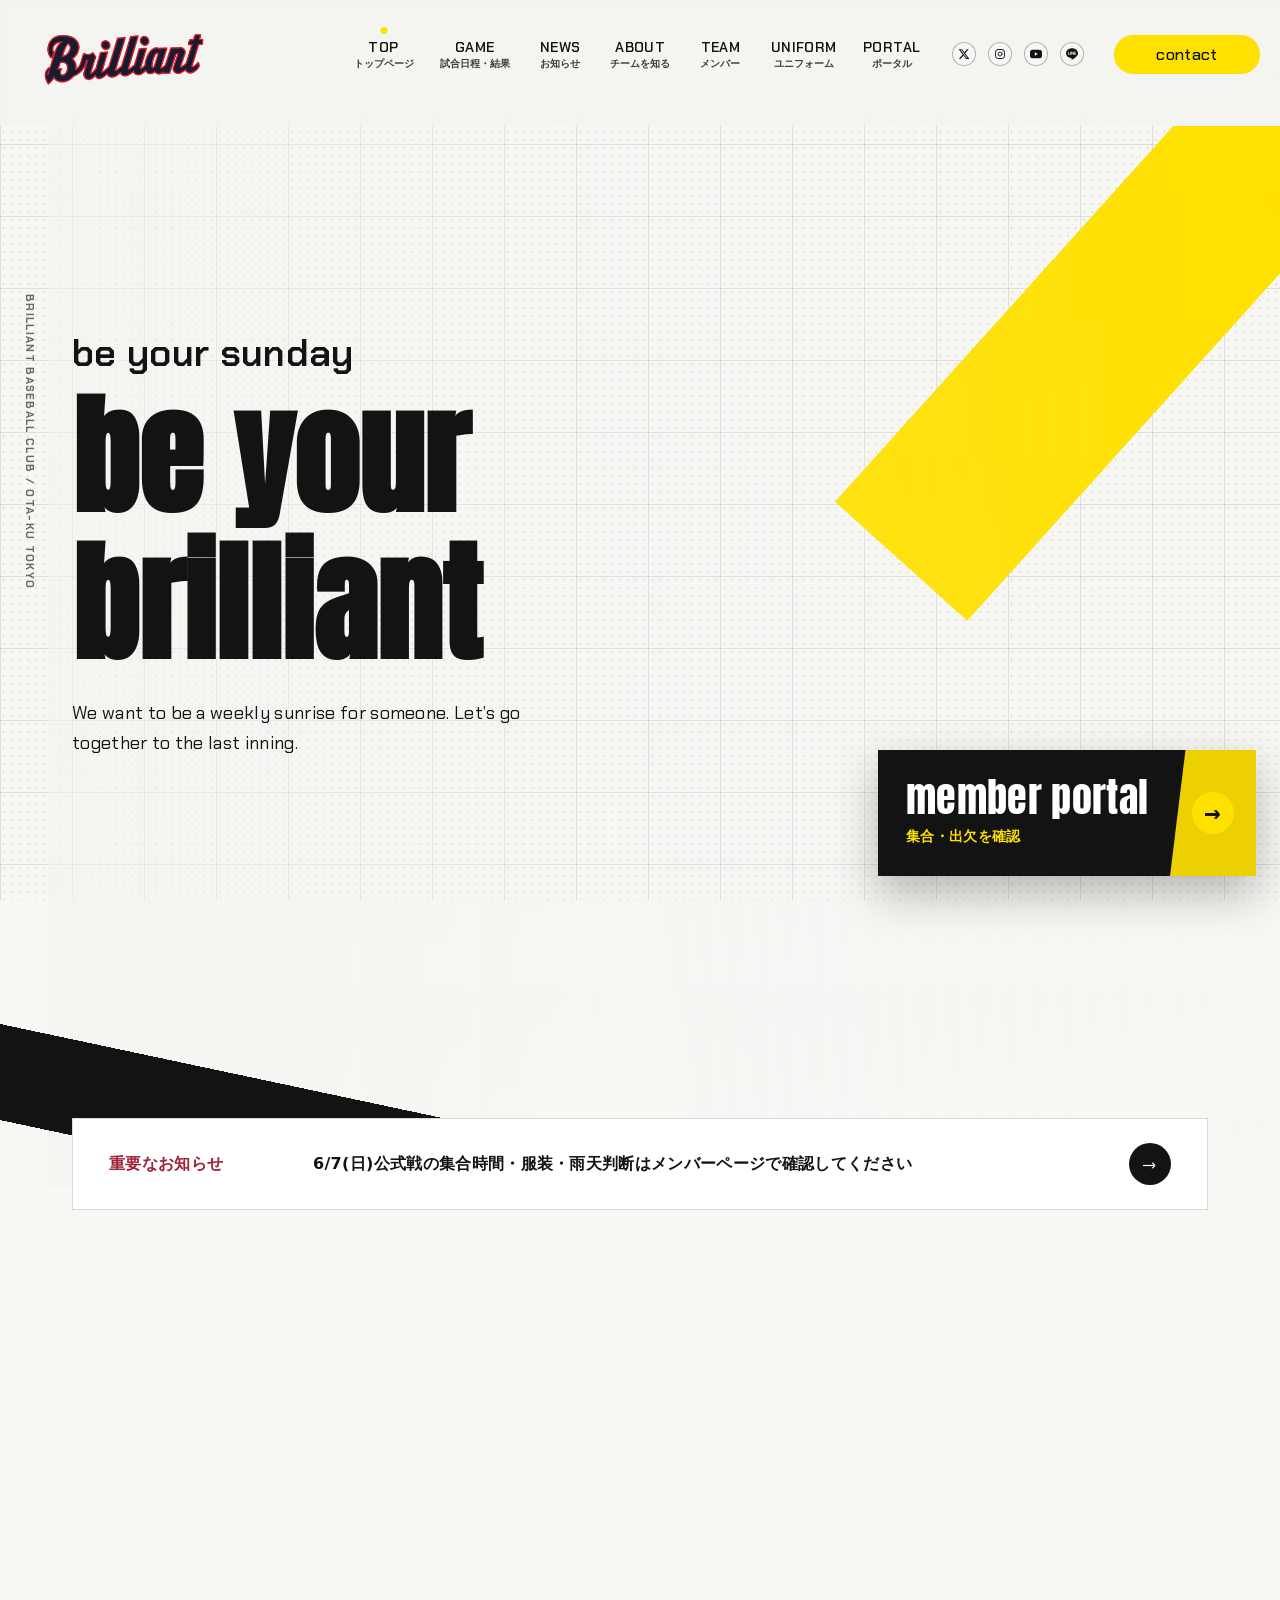
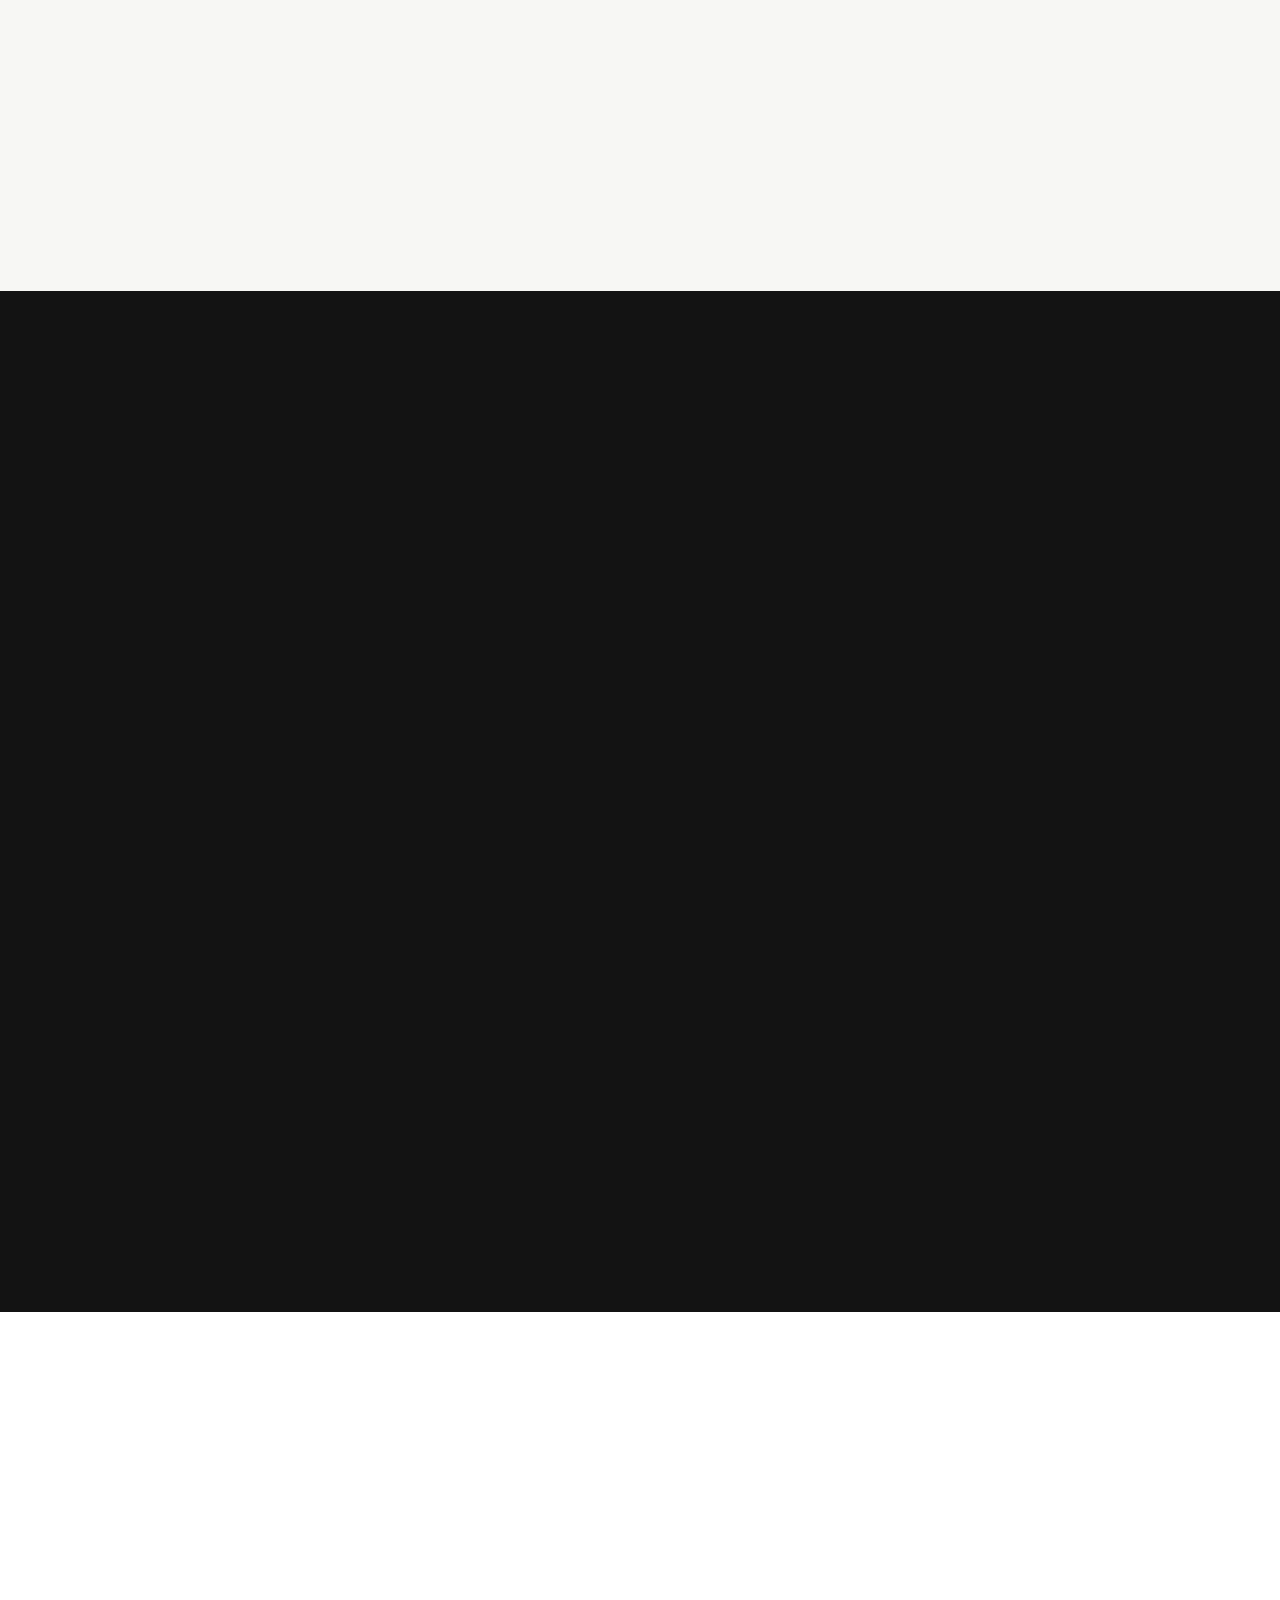
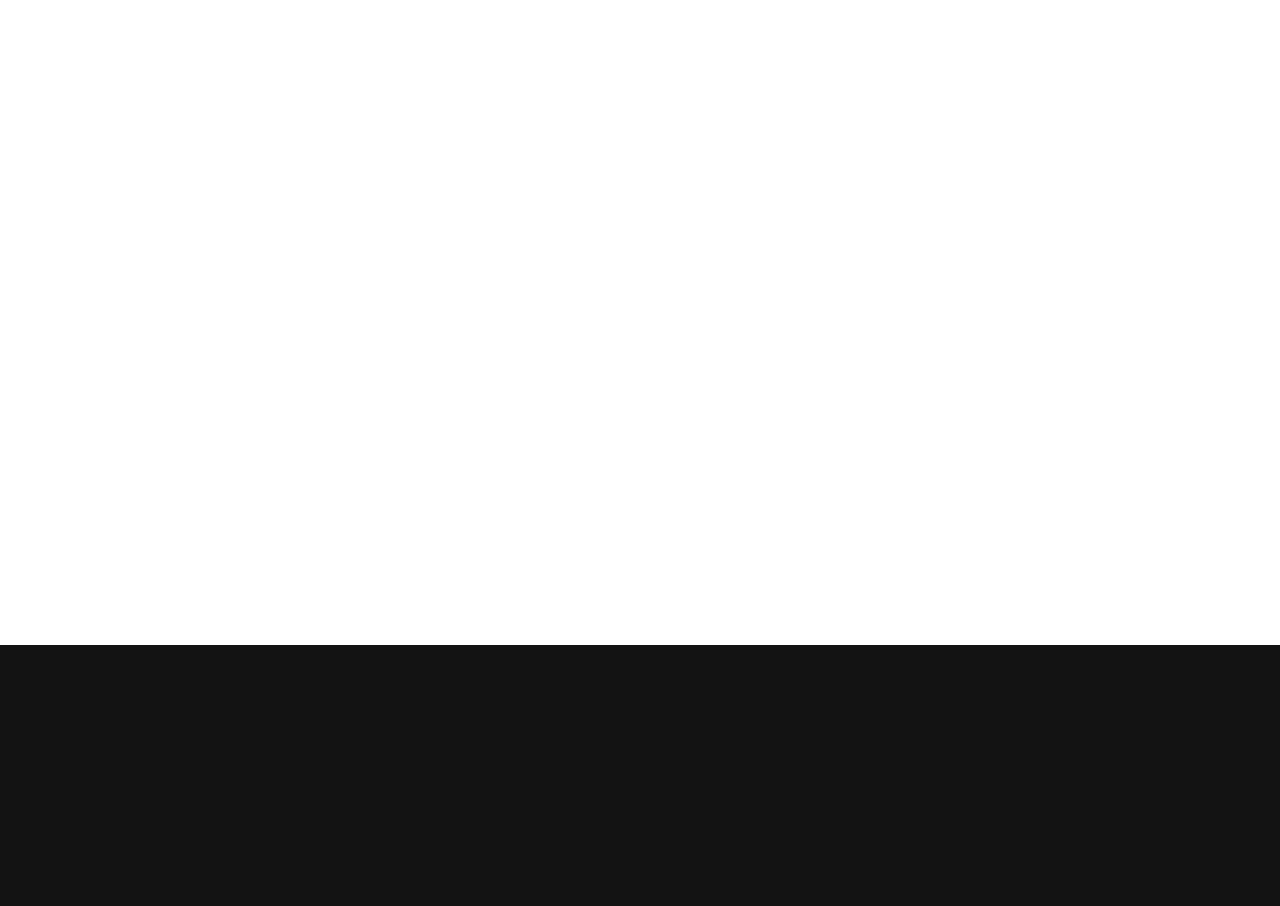
==== commit feda63ba: "TEAM導線とロースター紹介を追加" ====
--- a/index.html
+++ b/index.html
@@ -12,11 +12,11 @@
 <meta property="og:url" content="https://328ry.github.io/brilliant-baseball-club/">
 <meta name="twitter:card" content="summary_large_image">
 <meta name="twitter:image" content="https://328ry.github.io/brilliant-baseball-club/images/ogp.webp?v=20260604-assets">
-<link rel="icon" href="images/favicon-transparent-192.webp?v=20260610-anim1" type="image/webp">
+<link rel="icon" href="images/favicon-transparent-192.webp?v=20260611-team-nav" type="image/webp">
 <link rel="preconnect" href="https://fonts.googleapis.com">
 <link rel="preconnect" href="https://fonts.gstatic.com" crossorigin>
 <link rel="stylesheet" href="https://fonts.googleapis.com/css2?family=Anton&family=Chakra+Petch:wght@400;500;600;700&display=swap">
-<link rel="stylesheet" href="style.css?v=20260610-anim1">
+<link rel="stylesheet" href="style.css?v=20260611-team-nav">
 <link rel="canonical" href="https://328ry.github.io/brilliant-baseball-club/">
 <script type="application/ld+json">
 {
@@ -42,7 +42,7 @@
 <header class="site-header" data-header>
   <div class="site-header__inner">
     <a href="index.html" class="site-header__logo" aria-label="BRILLIANT ホームへ">
-      <img class="site-header__logo-img" src="images/source_20260604_uniform_assets/brilliant-script-logo-transparent-720.webp?v=20260610-anim1" alt="BRILLIANT" width="720" height="240" decoding="async">
+      <img class="site-header__logo-img" src="images/source_20260604_uniform_assets/brilliant-script-logo-transparent-720.webp?v=20260611-team-nav" alt="BRILLIANT" width="720" height="240" decoding="async">
     </a>
     <nav class="site-nav" data-nav>
       <ul class="site-nav__list">
@@ -50,6 +50,7 @@
         <li><a href="games.html" class="site-nav__link"><span>GAME</span><small>試合日程・結果</small></a></li>
         <li><a href="news.html" class="site-nav__link"><span>NEWS</span><small>お知らせ</small></a></li>
         <li><a href="about.html" class="site-nav__link"><span>ABOUT</span><small>チームを知る</small></a></li>
+        <li><a href="team.html" class="site-nav__link"><span>TEAM</span><small>メンバー</small></a></li>
         <li><a href="gallery.html" class="site-nav__link"><span>UNIFORM</span><small>ユニフォーム</small></a></li>
         <li><a href="member.html" class="site-nav__link"><span>PORTAL</span><small>ポータル</small></a></li>
         <li class="site-nav__mobile-contact"><a href="join.html" class="site-nav__link site-nav__link--cta"><span>CONTACT</span><small>お問い合わせ</small></a></li>
@@ -89,7 +90,7 @@
     </div>
     <div class="av-hero__visual">
       <picture>
-        <source media="(max-width: 767px)" srcset="images/source_20260604_uniform_assets/hero-uniform-sp.webp?v=20260610-anim1">
+        <source media="(max-width: 767px)" srcset="images/source_20260604_uniform_assets/hero-uniform-sp.webp?v=20260611-team-nav">
         <img src="images/source_20260604_uniform_assets/hero-uniform.webp?v=20260604-assets" alt="BRILLIANTのユニフォーム" fetchpriority="high" decoding="async">
       </picture>
     </div>
@@ -114,7 +115,7 @@
           <span>sunday.</span>
         </div>
         <a class="av-movie" href="gallery.html" aria-label="BRILLIANTのギャラリーを見る">
-          <img src="images/source_20260604_uniform_assets/uniform-set-close-lite.webp?v=20260610-anim1" alt="" loading="lazy" decoding="async">
+          <img src="images/source_20260604_uniform_assets/uniform-set-close-lite.webp?v=20260611-team-nav" alt="" loading="lazy" decoding="async">
           <span class="av-movie__play" aria-hidden="true"></span>
         </a>
         <div class="av-spirit__body">
@@ -127,6 +128,25 @@
     </div>
   </section>
 
+  <section class="av-team js-fadeup fade-in">
+    <div class="av-container av-team__grid">
+      <div class="av-team__image">
+        <img src="images/hero-team.webp?v=20260611-team-nav" alt="BRILLIANTのチームメンバー" loading="eager" decoding="async">
+      </div>
+      <div class="av-team__body">
+        <p class="av-section-label">[ roster ]</p>
+        <h2>play with<br>the people.</h2>
+        <p>BRILLIANTで一緒に戦うメンバー、スタッフ、チームの歩みをまとめました。公開サイトではチームの空気感が伝わる範囲に絞り、集合場所や出欠などの内部情報はメンバーポータルに分けています。</p>
+        <ul class="av-team__facts">
+          <li><span>players</span><b>18</b></li>
+          <li><span>staff</span><b>3</b></li>
+          <li><span>since</span><b>2018</b></li>
+        </ul>
+        <a class="av-pill av-pill--yellow" href="team.html">view roster</a>
+      </div>
+    </div>
+  </section>
+
   <section class="av-news js-fadeup fade-in">
     <div class="av-container">
       <h2 class="av-heading"><span>news</span><small>お知らせ</small></h2>
@@ -134,7 +154,7 @@
         <article class="av-news__pickup">
           <h3>pickup</h3>
           <a href="gallery.html">
-            <img src="images/source_20260604_uniform_assets/uniform-set-close-lite.webp?v=20260610-anim1" alt="BRILLIANTのユニフォーム" loading="lazy" decoding="async">
+            <img src="images/source_20260604_uniform_assets/uniform-set-close-lite.webp?v=20260611-team-nav" alt="BRILLIANTのユニフォーム" loading="lazy" decoding="async">
             <time>2026.04.28</time>
             <span>UNIFORM</span>
             <p>2026シーズン新ユニフォームお披露目</p>
@@ -164,13 +184,13 @@
     <div class="av-container">
       <p class="av-section-label">[ UNIFORM ]</p>
       <div class="av-uniform__stage">
-        <img class="av-uniform__bg" src="images/source_20260604_uniform_assets/uniform-set-close-lite.webp?v=20260610-anim1" alt="BRILLIANTのユニフォームとキャップ" loading="lazy" decoding="async">
+        <img class="av-uniform__bg" src="images/source_20260604_uniform_assets/uniform-set-close-lite.webp?v=20260611-team-nav" alt="BRILLIANTのユニフォームとキャップ" loading="lazy" decoding="async">
         <div class="av-uniform__card av-uniform__card--left">
-          <img src="images/source_20260604_uniform_assets/uniform-front-lite.webp?v=20260610-anim1" alt="白のピンストライプユニフォーム" loading="lazy" decoding="async">
+          <img src="images/source_20260604_uniform_assets/uniform-front-lite.webp?v=20260611-team-nav" alt="白のピンストライプユニフォーム" loading="lazy" decoding="async">
           <p>home uniform</p>
         </div>
         <div class="av-uniform__card av-uniform__card--right">
-          <img src="images/source_20260604_uniform_assets/cap-front-lite.webp?v=20260610-anim1" alt="黒いBRILLIANTキャップ" loading="lazy" decoding="async">
+          <img src="images/source_20260604_uniform_assets/cap-front-lite.webp?v=20260611-team-nav" alt="黒いBRILLIANTキャップ" loading="lazy" decoding="async">
           <p>official cap</p>
         </div>
       </div>
@@ -212,7 +232,7 @@
   <div class="container">
     <div class="site-footer__top">
       <div class="site-footer__brand">
-        <a href="index.html" class="site-footer__logo site-footer__logo--image" aria-label="BRILLIANT ホームへ"><img src="images/source_20260604_uniform_assets/brilliant-script-logo-transparent-720.webp?v=20260610-anim1" alt="BRILLIANT" width="720" height="240" loading="lazy" decoding="async"></a>
+        <a href="index.html" class="site-footer__logo site-footer__logo--image" aria-label="BRILLIANT ホームへ"><img src="images/source_20260604_uniform_assets/brilliant-script-logo-transparent-720.webp?v=20260611-team-nav" alt="BRILLIANT" width="720" height="240" loading="lazy" decoding="async"></a>
         <p class="site-footer__addr">東京都大田区・多摩川河川敷を本拠地とする草野球チーム<br>東京シニア野球連盟 大田支部所属</p>
         <ul class="site-footer__socials" aria-label="SNSリンク">
           <li><a href="join.html#contact" aria-label="X"><svg viewBox="0 0 24 24" fill="currentColor" aria-hidden="true"><path d="M18.244 2.25h3.308l-7.227 8.26 8.502 11.24H16.17l-5.214-6.817L4.99 21.75H1.68l7.73-8.835L1.254 2.25H8.08l4.713 6.231zm-1.161 17.52h1.833L7.084 4.126H5.117z"/></svg></a></li>
@@ -225,6 +245,7 @@
         <ul>
           <li><a href="index.html"><span>HOME</span><small>トップページ</small></a></li>
           <li><a href="about.html"><span>ABOUT</span><small>チームを知る</small></a></li>
+          <li><a href="team.html"><span>TEAM</span><small>メンバー</small></a></li>
           <li><a href="news.html"><span>NEWS</span><small>お知らせ</small></a></li>
           <li><a href="join.html"><span>JOIN</span><small>参加する</small></a></li>
           <li><a href="member.html"><span>PORTAL</span><small>ポータル</small></a></li>
@@ -237,6 +258,6 @@
     </div>
   </div>
 </footer>
-<script src="common.js?v=20260610-anim1" defer></script>
+<script src="common.js?v=20260611-team-nav" defer></script>
 </body>
 </html>
--- a/style.css
+++ b/style.css
@@ -3087,7 +3087,7 @@
 }
 
 body:has(.alvamos-home) .site-nav__list {
-  gap: 28px;
+  gap: clamp(18px, 1.8vw, 28px);
 }
 
 body:has(.alvamos-home) .site-nav__link {
@@ -3642,6 +3642,113 @@
 
 .av-pill--yellow {
   background: var(--av-yellow);
+}
+
+.av-team {
+  position: relative;
+  background: var(--av-paper);
+  overflow: hidden;
+}
+
+.av-team::before {
+  content: "roster";
+  position: absolute;
+  right: max(28px, 5vw);
+  top: 26px;
+  font-family: var(--ff-display);
+  font-size: clamp(88px, 14vw, 190px);
+  line-height: 0.8;
+  letter-spacing: 0;
+  color: rgba(19, 19, 19, 0.055);
+  pointer-events: none;
+}
+
+.av-team__grid {
+  position: relative;
+  z-index: 1;
+  display: grid;
+  grid-template-columns: minmax(0, 1.08fr) minmax(360px, 0.92fr);
+  gap: clamp(36px, 6vw, 86px);
+  align-items: center;
+}
+
+.av-team__image {
+  position: relative;
+  min-height: 520px;
+  overflow: hidden;
+  border-radius: var(--r-std);
+  background: var(--av-black);
+}
+
+.av-team__image::after {
+  content: "";
+  position: absolute;
+  inset: 0;
+  background:
+    linear-gradient(120deg, rgba(19, 19, 19, 0.05), rgba(19, 19, 19, 0.34)),
+    repeating-linear-gradient(135deg, rgba(255,255,255,0.16) 0 1px, transparent 1px 18px);
+  mix-blend-mode: multiply;
+  pointer-events: none;
+}
+
+.av-team__image img {
+  width: 100%;
+  height: 100%;
+  min-height: 520px;
+  object-fit: cover;
+  transform: translate3d(0, var(--av-parallax-y, 0px), 0) scale(1.04);
+}
+
+.av-team__body h2 {
+  font-family: var(--ff-display);
+  font-size: clamp(66px, 8.6vw, 132px);
+  line-height: 0.86;
+  letter-spacing: 0;
+  color: var(--av-black);
+  margin: 14px 0 28px;
+}
+
+.av-team__body p:not(.av-section-label) {
+  max-width: 560px;
+  font-size: 16px;
+  font-weight: 500;
+  line-height: 1.95;
+}
+
+.av-team__facts {
+  display: grid;
+  grid-template-columns: repeat(3, minmax(0, 1fr));
+  gap: 1px;
+  margin: 34px 0 6px;
+  background: var(--av-black);
+  border: 1px solid var(--av-black);
+  border-radius: var(--r-std);
+  overflow: hidden;
+}
+
+.av-team__facts li {
+  min-height: 96px;
+  padding: 18px;
+  display: grid;
+  align-content: center;
+  gap: 5px;
+  background: #fff;
+}
+
+.av-team__facts span {
+  font-family: var(--ff-tech);
+  font-size: 11px;
+  font-weight: 700;
+  color: rgba(19, 19, 19, 0.56);
+  text-transform: lowercase;
+}
+
+.av-team__facts b {
+  font-family: var(--ff-tech);
+  font-size: clamp(30px, 4vw, 44px);
+  line-height: 1;
+  letter-spacing: 0;
+  color: var(--av-black);
 }
 
 .av-interval {
@@ -4252,6 +4359,7 @@
   }
 
   .av-spirit__layout,
+  .av-team__grid,
   .av-news__layout,
   .av-news-row {
     grid-template-columns: 1fr;
@@ -4265,6 +4373,19 @@
     width: min(340px, 100%);
     height: 210px;
     margin-top: 0;
+  }
+
+  .av-team__grid {
+    gap: 42px;
+  }
+
+  .av-team__image,
+  .av-team__image img {
+    min-height: 360px;
+  }
+
+  .av-team__body h2 {
+    font-size: clamp(62px, 16vw, 104px);
   }
 
   .av-interval {
@@ -4356,6 +4477,40 @@
 
   .av-hero__copy p:last-child {
     font-size: 14px;
+  }
+
+  .av-team {
+    padding-block: 86px !important;
+  }
+
+  .av-team::before {
+    right: 12px;
+    top: 20px;
+    font-size: 82px;
+  }
+
+  .av-team__image,
+  .av-team__image img {
+    min-height: 280px;
+  }
+
+  .av-team__body h2 {
+    font-size: clamp(54px, 16vw, 70px);
+    line-height: 0.92;
+  }
+
+  .av-team__body p:not(.av-section-label) {
+    font-size: 14px;
+  }
+
+  .av-team__facts {
+    grid-template-columns: 1fr;
+  }
+
+  .av-team__facts li {
+    min-height: 76px;
+    grid-template-columns: 1fr auto;
+    align-items: center;
   }
 
   .av-ticket {
@@ -4537,7 +4692,7 @@
 }
 
 body:has(.av-subpage) .site-nav__list {
-  gap: 28px;
+  gap: clamp(18px, 1.8vw, 28px);
 }
 
 body:has(.av-subpage) .site-nav__link {
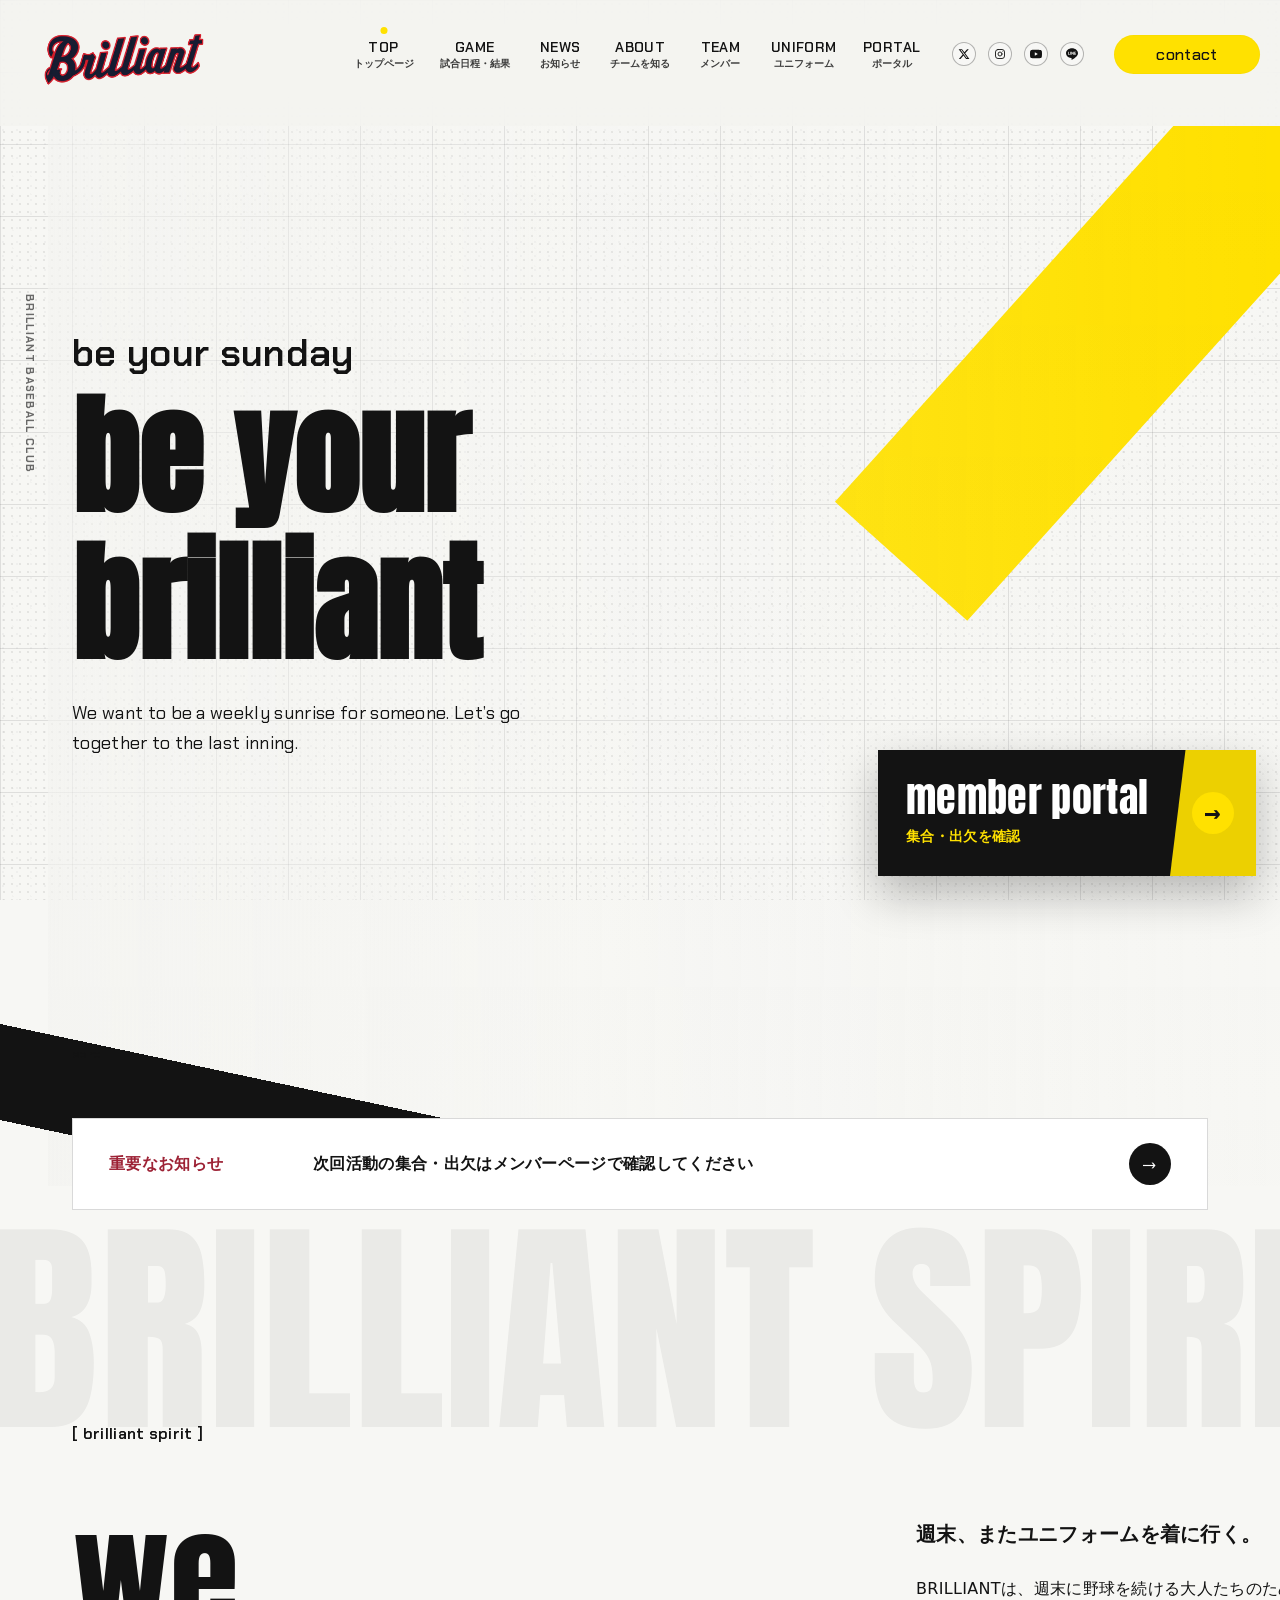
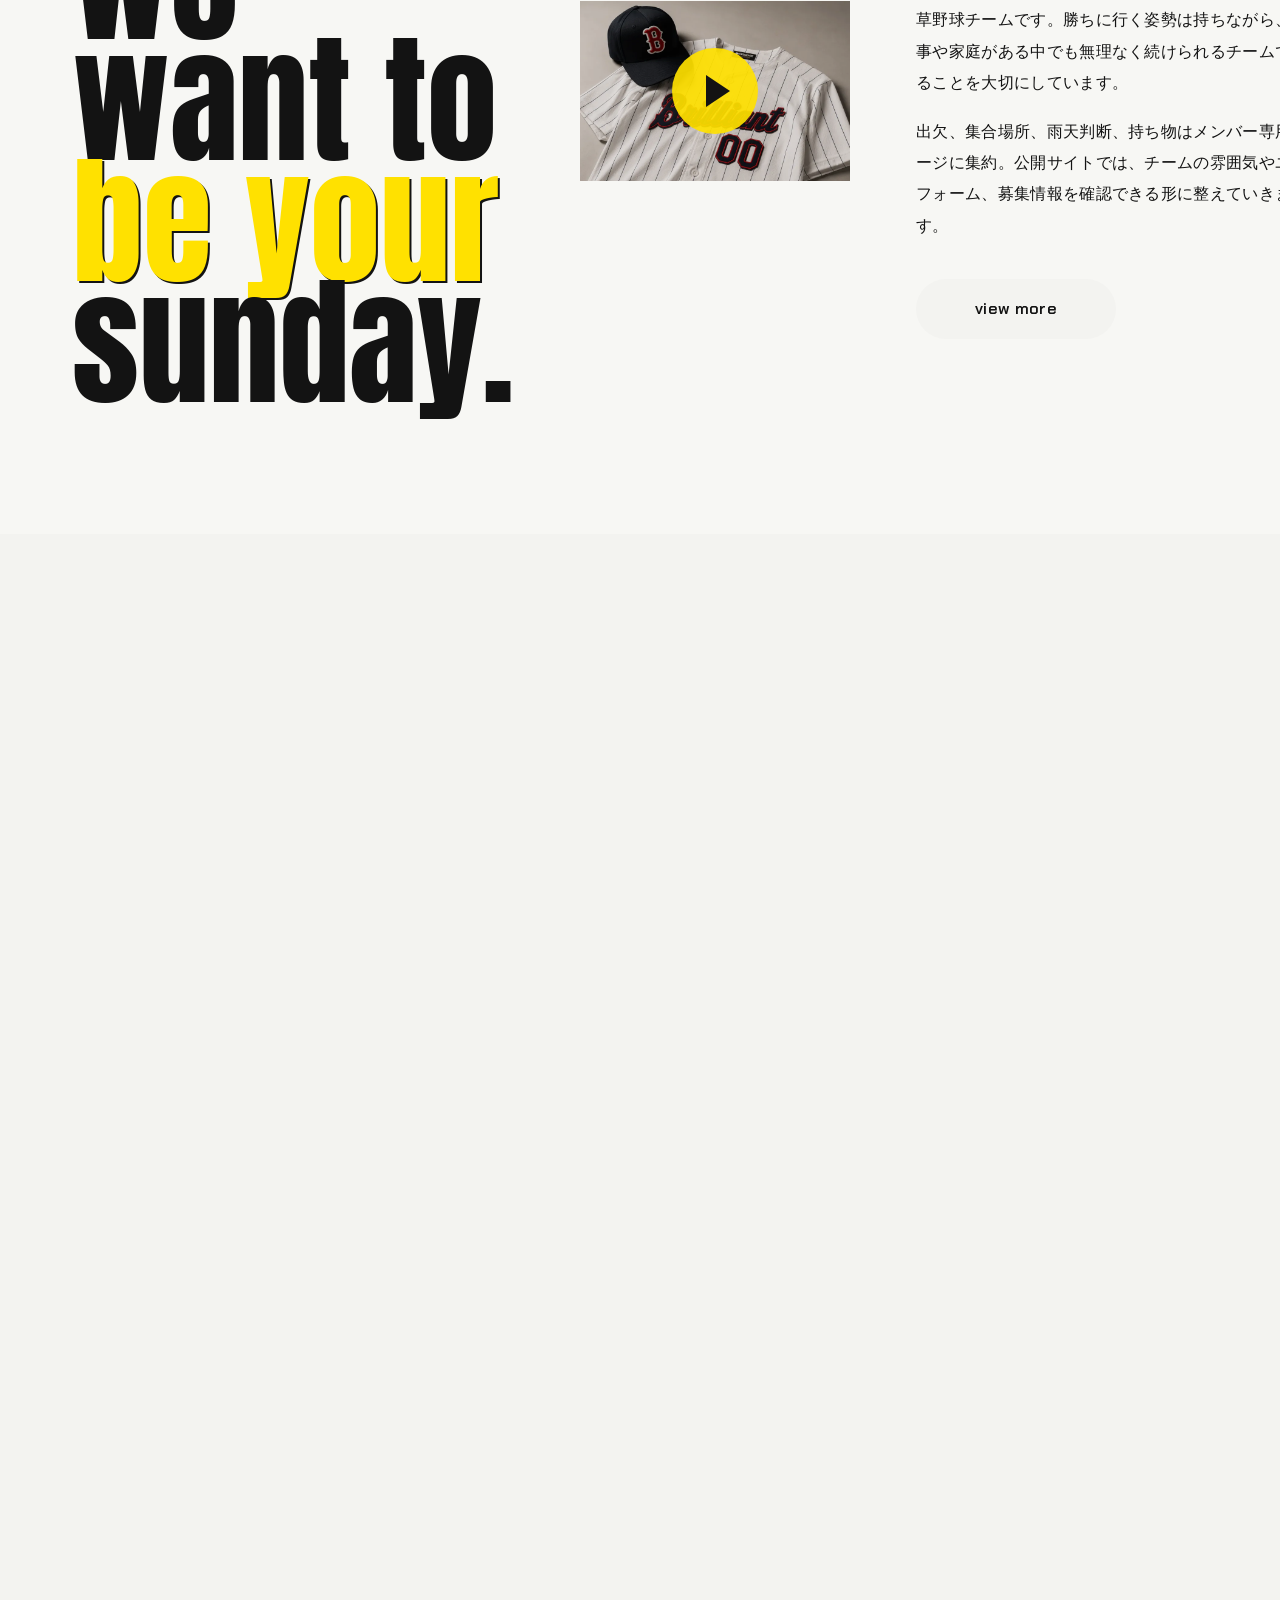
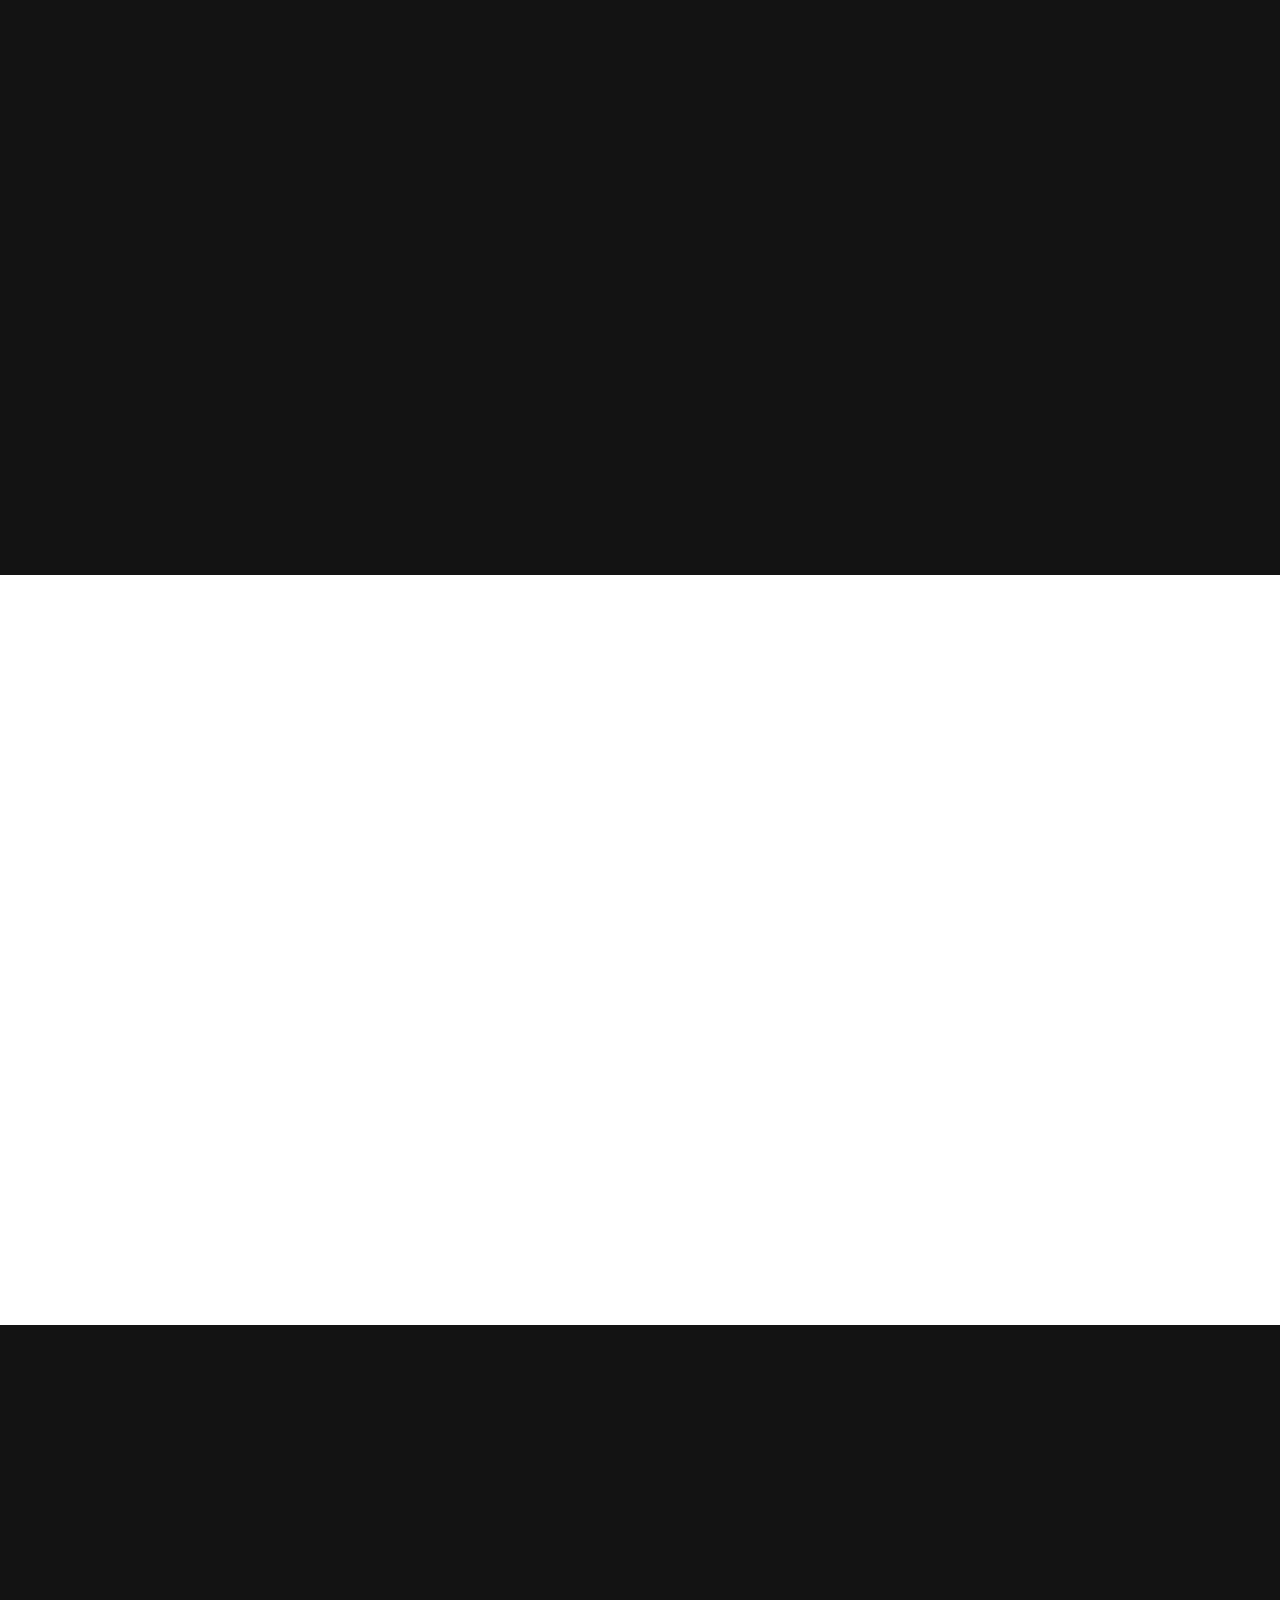
==== commit eee40a50: "未確認の仮情報を実情報待ちの表記へ差し替え - 架空の選手名18名・会費・練習日・SNSアカウント・活動地域・所属リーグ・創設年を削除し「準備中/確認中」表記へ - 構造化データ(JSON-LD)から" ====
--- a/index.html
+++ b/index.html
@@ -3,20 +3,20 @@
 <head>
 <meta charset="UTF-8">
 <meta name="viewport" content="width=device-width, initial-scale=1.0">
-<title>BRILLIANT | 東京都大田区の草野球チーム</title>
-<meta name="description" content="東京都大田区を拠点に多摩川河川敷で活動する草野球チームBRILLIANT。試合情報・チーム紹介・メンバー募集。">
-<meta property="og:title" content="BRILLIANT | 東京都大田区の草野球チーム">
-<meta property="og:description" content="東京都大田区を拠点に多摩川河川敷で活動する草野球チームBRILLIANT。">
-<meta property="og:image" content="https://328ry.github.io/brilliant-baseball-club/images/ogp.webp?v=20260604-assets">
+<title>BRILLIANT | Baseball Club</title>
+<meta name="description" content="草野球チームBRILLIANTの公式サイト。ユニフォーム、チーム紹介、メンバー連絡ページを掲載予定。">
+<meta property="og:title" content="BRILLIANT | Baseball Club">
+<meta property="og:description" content="草野球チームBRILLIANTの公式サイト。">
+<meta property="og:image" content="https://328ry.github.io/brilliant-baseball-club/images/ogp.webp">
 <meta property="og:type" content="website">
 <meta property="og:url" content="https://328ry.github.io/brilliant-baseball-club/">
 <meta name="twitter:card" content="summary_large_image">
-<meta name="twitter:image" content="https://328ry.github.io/brilliant-baseball-club/images/ogp.webp?v=20260604-assets">
-<link rel="icon" href="images/favicon-transparent-192.webp?v=20260611-team-nav" type="image/webp">
+<meta name="twitter:image" content="https://328ry.github.io/brilliant-baseball-club/images/ogp.webp">
+<link rel="icon" href="images/favicon-transparent-192.webp" type="image/webp">
 <link rel="preconnect" href="https://fonts.googleapis.com">
 <link rel="preconnect" href="https://fonts.gstatic.com" crossorigin>
 <link rel="stylesheet" href="https://fonts.googleapis.com/css2?family=Anton&family=Chakra+Petch:wght@400;500;600;700&display=swap">
-<link rel="stylesheet" href="style.css?v=20260611-team-nav">
+<link rel="stylesheet" href="style.css">
 <link rel="canonical" href="https://328ry.github.io/brilliant-baseball-club/">
 <script type="application/ld+json">
 {
@@ -24,15 +24,7 @@
   "@type": "SportsTeam",
   "name": "BRILLIANT",
   "alternateName": "BRILLIANT Baseball Club",
-  "sport": "Baseball",
-  "foundingDate": "2018",
-  "areaServed": "東京都大田区",
-  "location": {
-    "@type": "Place",
-    "name": "多摩川緑地",
-    "address": { "@type": "PostalAddress", "addressRegion": "東京都", "addressLocality": "大田区", "addressCountry": "JP" }
-  },
-  "memberOf": { "@type": "SportsOrganization", "name": "東京シニア野球連盟 大田支部" }
+  "sport": "Baseball"
 }
 </script>
 </head>
@@ -42,7 +34,7 @@
 <header class="site-header" data-header>
   <div class="site-header__inner">
     <a href="index.html" class="site-header__logo" aria-label="BRILLIANT ホームへ">
-      <img class="site-header__logo-img" src="images/source_20260604_uniform_assets/brilliant-script-logo-transparent-720.webp?v=20260611-team-nav" alt="BRILLIANT" width="720" height="240" decoding="async">
+      <img class="site-header__logo-img" src="images/source_20260604_uniform_assets/brilliant-script-logo-transparent-720.webp" alt="BRILLIANT" width="720" height="240" decoding="async">
     </a>
     <nav class="site-nav" data-nav>
       <ul class="site-nav__list">
@@ -82,7 +74,7 @@
 
 <main id="main" class="alvamos-home">
   <section class="av-hero" aria-label="BRILLIANT メインビジュアル">
-    <p class="av-hero__side">BRILLIANT BASEBALL CLUB / OTA-KU TOKYO</p>
+    <p class="av-hero__side">BRILLIANT BASEBALL CLUB</p>
     <div class="av-hero__copy">
       <p class="av-hero__tag">be your sunday</p>
       <h1><span class="av-hero__line"><span>be your</span></span><span class="av-hero__line"><span>brilliant</span></span></h1>
@@ -90,8 +82,8 @@
     </div>
     <div class="av-hero__visual">
       <picture>
-        <source media="(max-width: 767px)" srcset="images/source_20260604_uniform_assets/hero-uniform-sp.webp?v=20260611-team-nav">
-        <img src="images/source_20260604_uniform_assets/hero-uniform.webp?v=20260604-assets" alt="BRILLIANTのユニフォーム" fetchpriority="high" decoding="async">
+        <source media="(max-width: 767px)" srcset="images/source_20260604_uniform_assets/hero-uniform-sp.webp">
+        <img src="images/source_20260604_uniform_assets/hero-uniform.webp" alt="BRILLIANTのユニフォーム" fetchpriority="high" decoding="async">
       </picture>
     </div>
     <div class="av-hero__scroll" aria-hidden="true"><span>scroll</span></div>
@@ -100,7 +92,7 @@
   <section class="av-important js-fadeup fade-in" aria-label="重要なお知らせ">
     <div class="av-container av-important__inner">
       <p>重要なお知らせ</p>
-      <a href="member.html">6/7(日)公式戦の集合時間・服装・雨天判断はメンバーページで確認してください</a>
+      <a href="member.html">次回活動の集合・出欠はメンバーページで確認してください</a>
       <span>→</span>
     </div>
   </section>
@@ -115,13 +107,13 @@
           <span>sunday.</span>
         </div>
         <a class="av-movie" href="gallery.html" aria-label="BRILLIANTのギャラリーを見る">
-          <img src="images/source_20260604_uniform_assets/uniform-set-close-lite.webp?v=20260611-team-nav" alt="" loading="lazy" decoding="async">
+          <img src="images/source_20260604_uniform_assets/uniform-set-close-lite.webp" alt="" loading="lazy" decoding="async">
           <span class="av-movie__play" aria-hidden="true"></span>
         </a>
         <div class="av-spirit__body">
-          <h2>週末に、もう一度チームになる。</h2>
-          <p>BRILLIANTは東京都大田区・多摩川緑地を中心に活動する草野球チームです。勝ちに行く姿勢は持ちながら、仕事や家庭がある大人でも無理なく続けられるチームであることを大切にしています。</p>
-          <p>出欠、集合場所、雨天判断、持ち物はメンバー専用ページに集約。公開サイトではチームの雰囲気、ユニフォーム、試合情報、募集情報を届けます。</p>
+          <h2>週末、またユニフォームを着に行く。</h2>
+          <p>BRILLIANTは、週末に野球を続ける大人たちのための草野球チームです。勝ちに行く姿勢は持ちながら、仕事や家庭がある中でも無理なく続けられるチームであることを大切にしています。</p>
+          <p>出欠、集合場所、雨天判断、持ち物はメンバー専用ページに集約。公開サイトでは、チームの雰囲気やユニフォーム、募集情報を確認できる形に整えていきます。</p>
           <a class="av-pill" href="about.html">view more</a>
         </div>
       </div>
@@ -131,16 +123,16 @@
   <section class="av-team js-fadeup fade-in">
     <div class="av-container av-team__grid">
       <div class="av-team__image">
-        <img src="images/hero-team.webp?v=20260611-team-nav" alt="BRILLIANTのチームメンバー" loading="eager" decoding="async">
+        <img src="images/hero-team.webp" alt="BRILLIANTのチームメンバー" loading="eager" decoding="async">
       </div>
       <div class="av-team__body">
         <p class="av-section-label">[ roster ]</p>
         <h2>play with<br>the people.</h2>
-        <p>BRILLIANTで一緒に戦うメンバー、スタッフ、チームの歩みをまとめました。公開サイトではチームの空気感が伝わる範囲に絞り、集合場所や出欠などの内部情報はメンバーポータルに分けています。</p>
+        <p>BRILLIANTで一緒に活動するメンバー、スタッフ、チームの歩みは順次更新しています。公開サイトではチームの空気感が伝わる範囲に絞り、集合場所や出欠などの内部情報はメンバーポータルに分けています。</p>
         <ul class="av-team__facts">
-          <li><span>players</span><b>18</b></li>
-          <li><span>staff</span><b>3</b></li>
-          <li><span>since</span><b>2018</b></li>
+          <li><span>club</span><b>BRILLIANT</b></li>
+          <li><span>activity</span><b>WEEKEND</b></li>
+          <li><span>portal</span><b>MEMBER</b></li>
         </ul>
         <a class="av-pill av-pill--yellow" href="team.html">view roster</a>
       </div>
@@ -154,10 +146,10 @@
         <article class="av-news__pickup">
           <h3>pickup</h3>
           <a href="gallery.html">
-            <img src="images/source_20260604_uniform_assets/uniform-set-close-lite.webp?v=20260611-team-nav" alt="BRILLIANTのユニフォーム" loading="lazy" decoding="async">
-            <time>2026.04.28</time>
+            <img src="images/source_20260604_uniform_assets/uniform-set-close-lite.webp" alt="BRILLIANTのユニフォーム" loading="lazy" decoding="async">
+            <time>2026.06.11</time>
             <span>UNIFORM</span>
-            <p>2026シーズン新ユニフォームお披露目</p>
+            <p>BRILLIANT ユニフォーム画像を掲載</p>
           </a>
         </article>
         <div class="av-news__category">
@@ -170,10 +162,10 @@
               <li>RECRUIT</li>
             </ul>
           </div>
-          <a class="av-news-row" href="member.html"><time>2026.06.07</time><span>PORTAL</span><p>公式戦の集合時間・服装を更新しました</p></a>
-          <a class="av-news-row" href="join.html"><time>2026.05.20</time><span>RECRUIT</span><p>2026シーズン途中入団メンバー募集を再開しました</p></a>
-          <a class="av-news-row" href="games.html"><time>2026.05.15</time><span>GAME</span><p>第18回 大田区アマチュアベースボール選手権 出場決定</p></a>
-          <a class="av-news-row" href="about.html"><time>2026.05.08</time><span>TEAM</span><p>練習後ミーティングの運用ルールを更新しました</p></a>
+          <a class="av-news-row" href="news.html"><time>2026.06.21</time><span>NOTICE</span><p>公開情報を順次更新中です</p></a>
+          <a class="av-news-row" href="gallery.html"><time>2026.06.11</time><span>UNIFORM</span><p>BRILLIANTのユニフォーム画像をサイトに反映しました</p></a>
+          <a class="av-news-row" href="member.html"><time>2026.05.26</time><span>PORTAL</span><p>集合・出欠確認用のメンバーポータルを準備しました</p></a>
+          <a class="av-news-row" href="join.html"><time>2026.05.26</time><span>CONTACT</span><p>お問い合わせ窓口の準備を進めています</p></a>
           <p class="av-news__more"><a class="av-pill av-pill--yellow" href="news.html">view more</a></p>
         </div>
       </div>
@@ -184,13 +176,13 @@
     <div class="av-container">
       <p class="av-section-label">[ UNIFORM ]</p>
       <div class="av-uniform__stage">
-        <img class="av-uniform__bg" src="images/source_20260604_uniform_assets/uniform-set-close-lite.webp?v=20260611-team-nav" alt="BRILLIANTのユニフォームとキャップ" loading="lazy" decoding="async">
+        <img class="av-uniform__bg" src="images/source_20260604_uniform_assets/uniform-set-close-lite.webp" alt="BRILLIANTのユニフォームとキャップ" loading="lazy" decoding="async">
         <div class="av-uniform__card av-uniform__card--left">
-          <img src="images/source_20260604_uniform_assets/uniform-front-lite.webp?v=20260611-team-nav" alt="白のピンストライプユニフォーム" loading="lazy" decoding="async">
+          <img src="images/source_20260604_uniform_assets/uniform-front-lite.webp" alt="白のピンストライプユニフォーム" loading="lazy" decoding="async">
           <p>home uniform</p>
         </div>
         <div class="av-uniform__card av-uniform__card--right">
-          <img src="images/source_20260604_uniform_assets/cap-front-lite.webp?v=20260611-team-nav" alt="黒いBRILLIANTキャップ" loading="lazy" decoding="async">
+          <img src="images/source_20260604_uniform_assets/cap-front-lite.webp" alt="黒いBRILLIANTキャップ" loading="lazy" decoding="async">
           <p>official cap</p>
         </div>
       </div>
@@ -202,11 +194,8 @@
       <h2 class="av-heading"><span>partner</span><small>パートナー</small></h2>
       <p class="av-partners__lead">home town / field / club / activity</p>
       <ul class="av-partners__grid">
-        <li><span>home town</span><b>OTA-KU TOKYO</b></li>
-        <li><span>home field</span><b>TAMAGAWA FIELD</b></li>
         <li><span>club name</span><b>BRILLIANT BBC</b></li>
-        <li><span>since</span><b>EST. 2018</b></li>
-        <li><span>activity</span><b>SUNDAY BASEBALL</b></li>
+        <li><span>activity</span><b>WEEKEND BASEBALL</b></li>
         <li><span>inside tool</span><b>MEMBER PORTAL</b></li>
       </ul>
     </div>
@@ -214,7 +203,7 @@
 
   <section class="av-app js-fadeup fade-in">
     <div class="av-app__image">
-      <img src="images/source_20260604_uniform_assets/hero-uniform.webp?v=20260604-assets" alt="BRILLIANTのユニフォーム" loading="lazy" decoding="async">
+      <img src="images/source_20260604_uniform_assets/hero-uniform.webp" alt="BRILLIANTのユニフォーム" loading="lazy" decoding="async">
     </div>
     <div class="av-container av-app__body">
       <p class="av-section-label">[ member app ]</p>
@@ -232,8 +221,8 @@
   <div class="container">
     <div class="site-footer__top">
       <div class="site-footer__brand">
-        <a href="index.html" class="site-footer__logo site-footer__logo--image" aria-label="BRILLIANT ホームへ"><img src="images/source_20260604_uniform_assets/brilliant-script-logo-transparent-720.webp?v=20260611-team-nav" alt="BRILLIANT" width="720" height="240" loading="lazy" decoding="async"></a>
-        <p class="site-footer__addr">東京都大田区・多摩川河川敷を本拠地とする草野球チーム<br>東京シニア野球連盟 大田支部所属</p>
+        <a href="index.html" class="site-footer__logo site-footer__logo--image" aria-label="BRILLIANT ホームへ"><img src="images/source_20260604_uniform_assets/brilliant-script-logo-transparent-720.webp" alt="BRILLIANT" width="720" height="240" loading="lazy" decoding="async"></a>
+        <p class="site-footer__addr">草野球チーム BRILLIANT Baseball Club<br>活動エリア・所属リーグは順次公開予定</p>
         <ul class="site-footer__socials" aria-label="SNSリンク">
           <li><a href="join.html#contact" aria-label="X"><svg viewBox="0 0 24 24" fill="currentColor" aria-hidden="true"><path d="M18.244 2.25h3.308l-7.227 8.26 8.502 11.24H16.17l-5.214-6.817L4.99 21.75H1.68l7.73-8.835L1.254 2.25H8.08l4.713 6.231zm-1.161 17.52h1.833L7.084 4.126H5.117z"/></svg></a></li>
           <li><a href="join.html#contact" aria-label="Instagram"><svg viewBox="0 0 24 24" fill="none" stroke="currentColor" stroke-width="1.8" stroke-linecap="round" stroke-linejoin="round" aria-hidden="true"><rect x="3" y="3" width="18" height="18" rx="5"/><circle cx="12" cy="12" r="4"/><circle cx="17.5" cy="6.5" r="0.9" fill="currentColor" stroke="none"/></svg></a></li>
@@ -254,10 +243,10 @@
     </div>
     <div class="site-footer__bottom">
       <p>&copy; 2026 BRILLIANT Baseball Club. All Rights Reserved.</p>
-      <p class="site-footer__est">EST. 2018 / OTA-KU TOKYO</p>
+      <p class="site-footer__est">BRILLIANT BASEBALL CLUB</p>
     </div>
   </div>
 </footer>
-<script src="common.js?v=20260611-team-nav" defer></script>
+<script src="common.js" defer></script>
 </body>
 </html>
--- a/style.css
+++ b/style.css
@@ -722,6 +722,7 @@
 .badge--draw { background: var(--strikeline); color: var(--night); }
 .badge--scheduled { background: var(--turf-shadow); color: var(--dugout); border: 1px solid var(--strikeline); }
 .badge--game { background: var(--field-navy); color: var(--chalk); }
+.badge--news { background: var(--field-navy); color: var(--chalk); }
 .badge--practice { background: var(--turf-shadow); color: var(--field-navy); border: 1px solid var(--strikeline); }
 .badge--event { background: var(--leather); color: var(--chalk); }
 
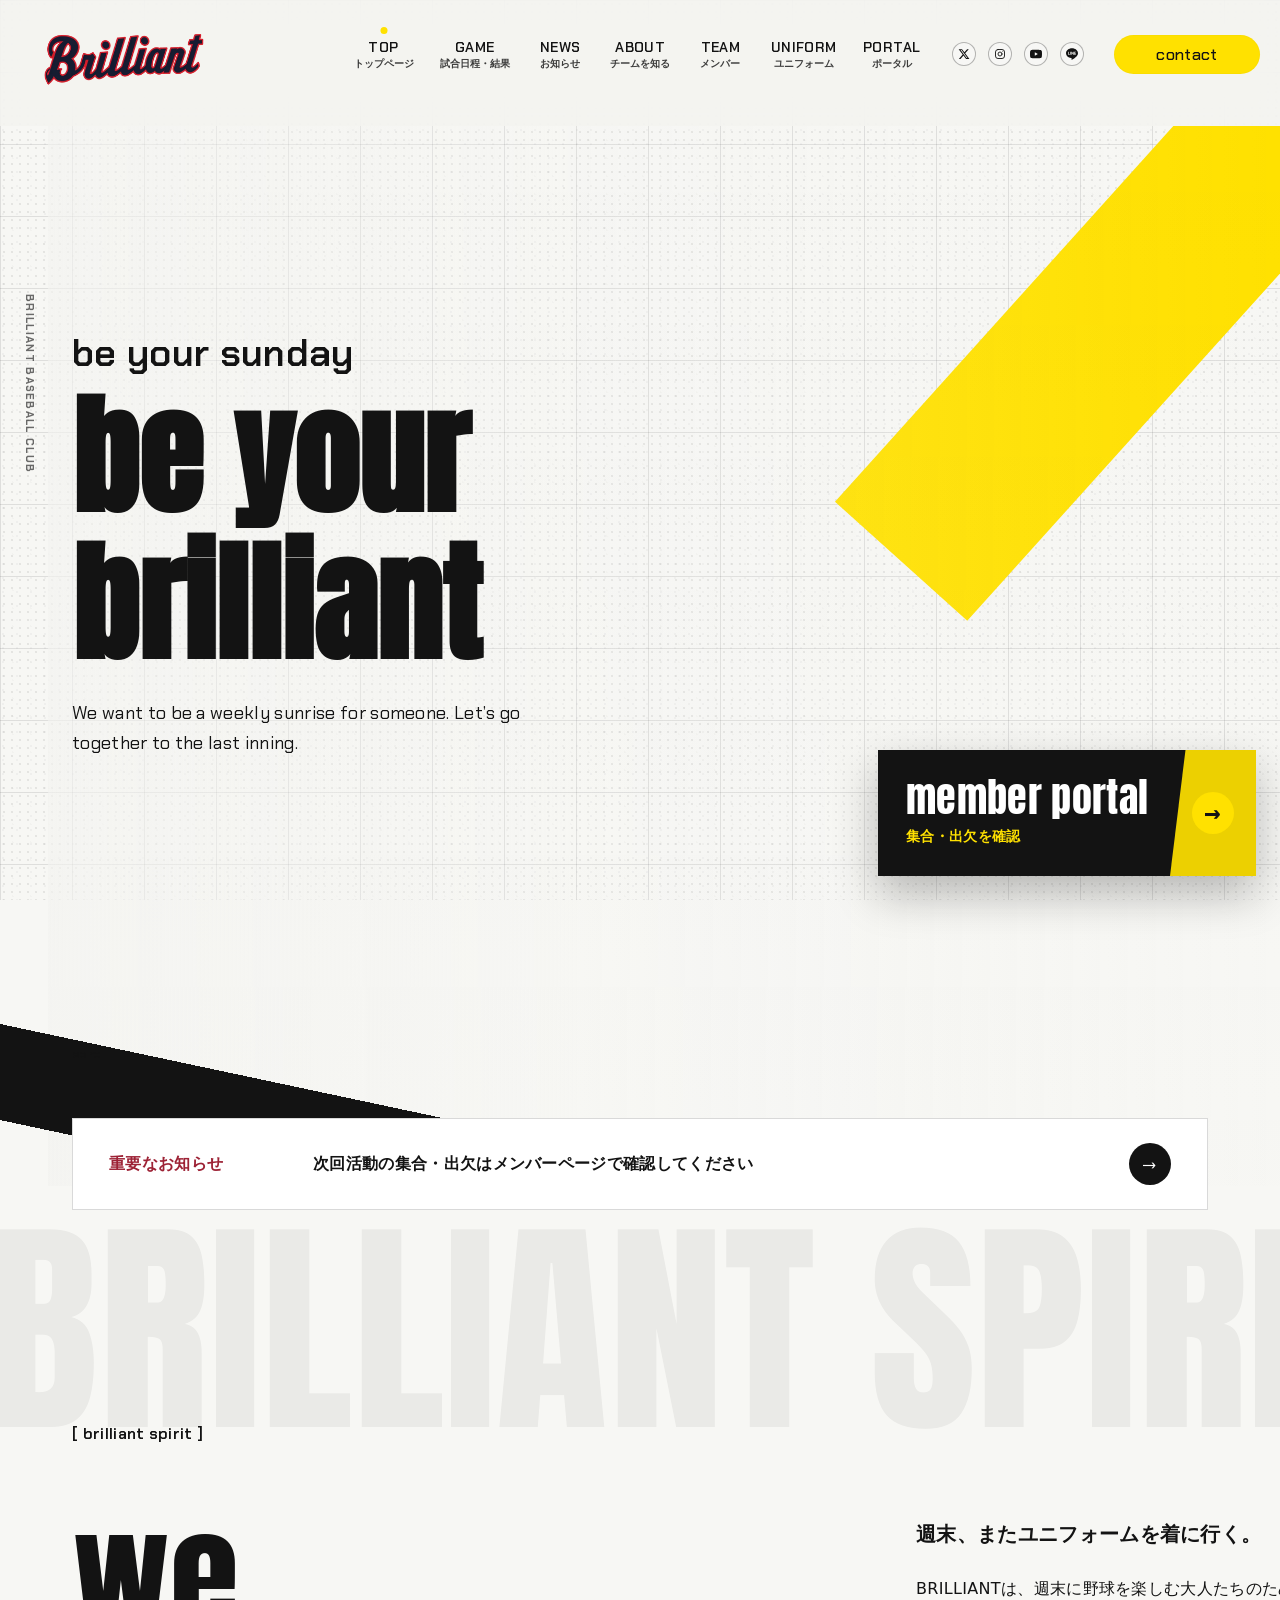
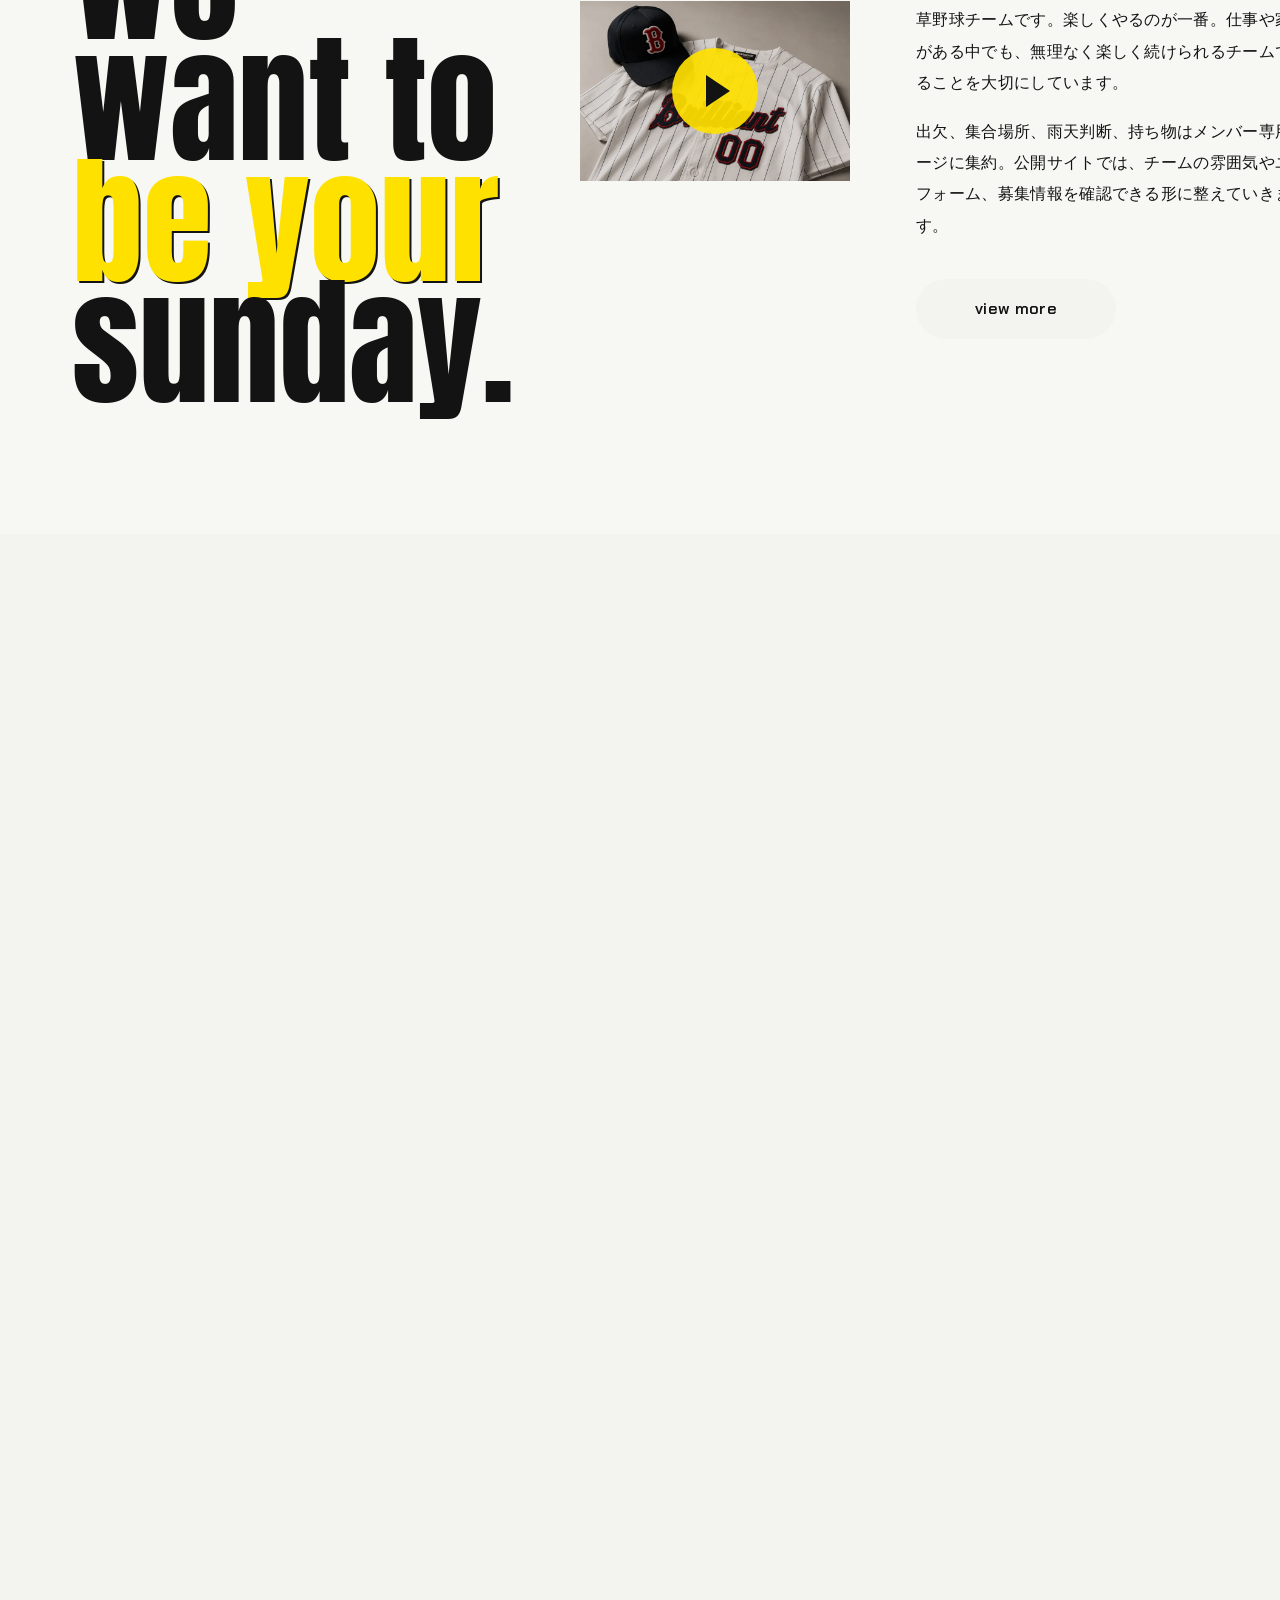
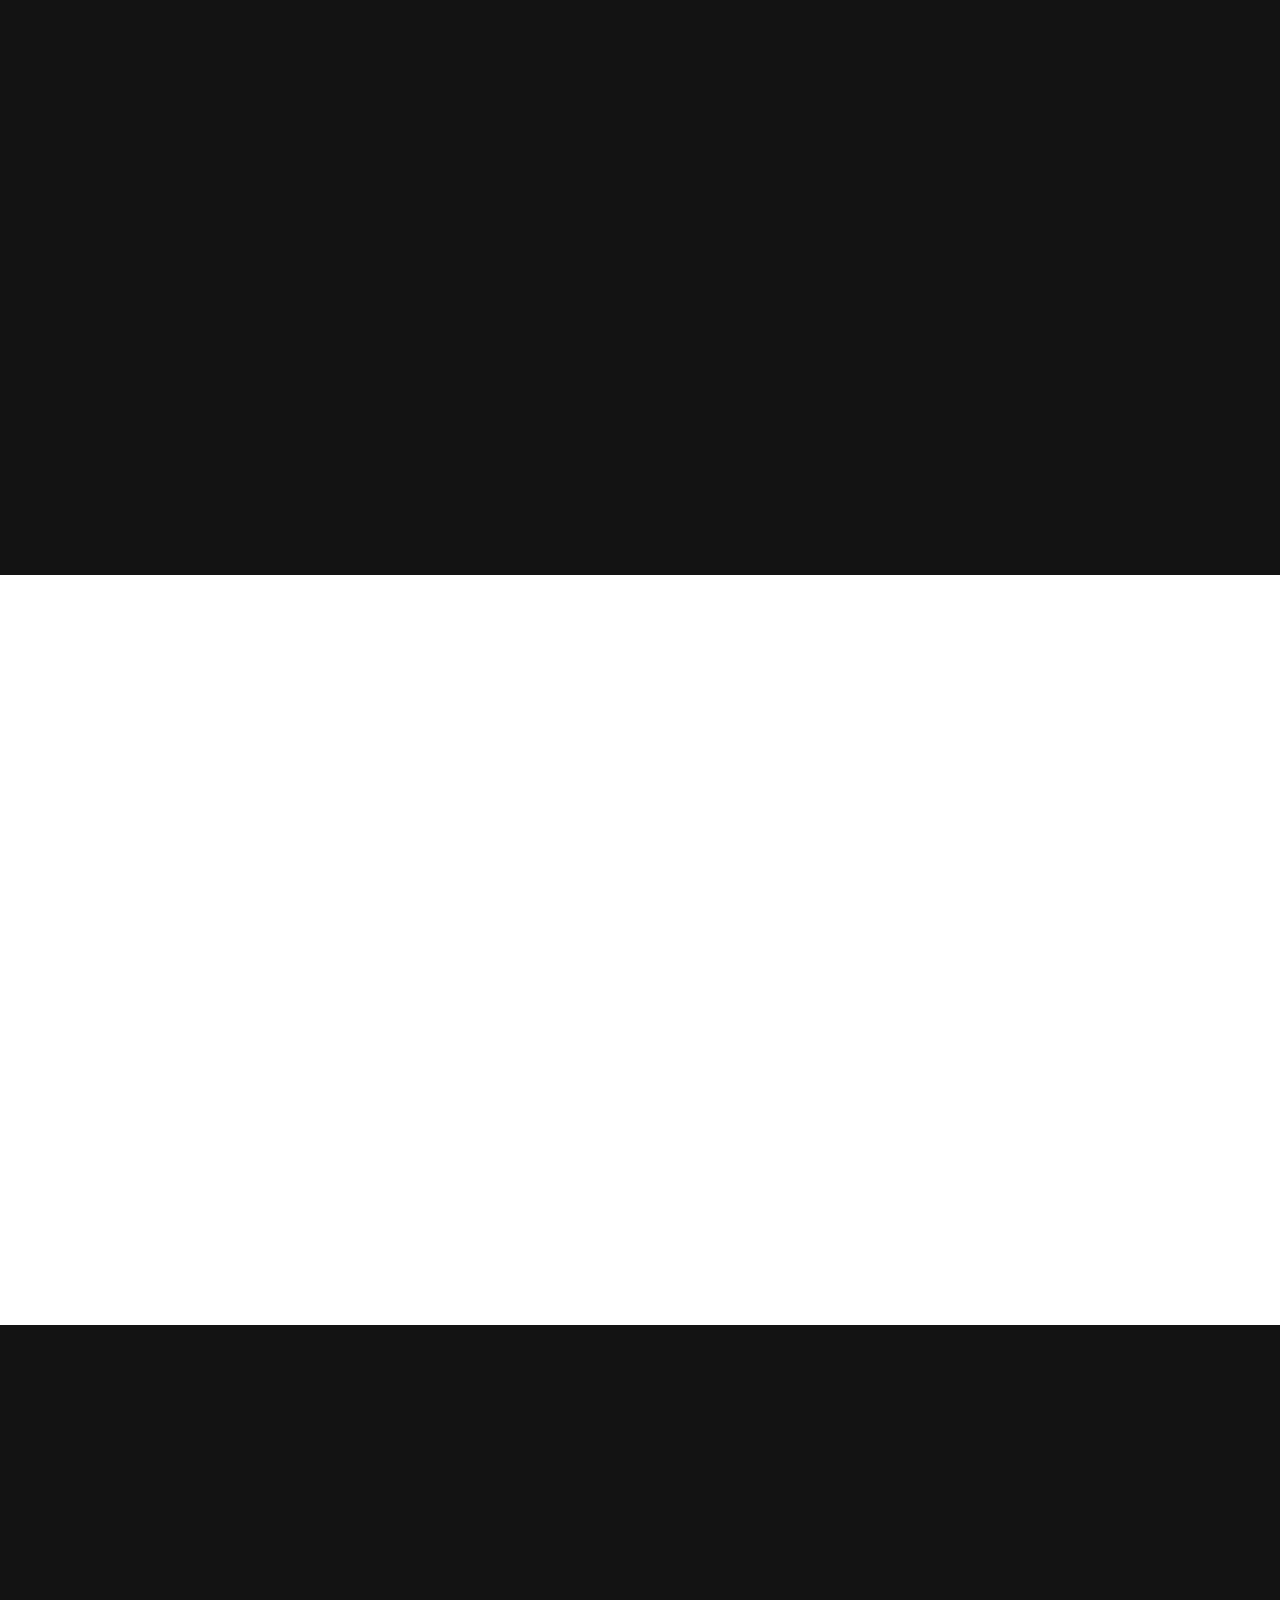
==== commit 92f9b8aa: "チームスタイルの文言を『楽しくやるのが一番』トーンへ調整（代表フィードバック） Co-Authored-By: Claude Fable 5 <noreply@anthropic.com>" ====
--- a/index.html
+++ b/index.html
@@ -24,7 +24,9 @@
   "@type": "SportsTeam",
   "name": "BRILLIANT",
   "alternateName": "BRILLIANT Baseball Club",
-  "sport": "Baseball"
+  "sport": "Baseball",
+  "foundingDate": "2026-01",
+  "areaServed": ["東京都大田区", "東京都品川区", "東京都目黒区", "神奈川県川崎市"]
 }
 </script>
 </head>
@@ -112,7 +114,7 @@
         </a>
         <div class="av-spirit__body">
           <h2>週末、またユニフォームを着に行く。</h2>
-          <p>BRILLIANTは、週末に野球を続ける大人たちのための草野球チームです。勝ちに行く姿勢は持ちながら、仕事や家庭がある中でも無理なく続けられるチームであることを大切にしています。</p>
+          <p>BRILLIANTは、週末に野球を楽しむ大人たちのための草野球チームです。楽しくやるのが一番。仕事や家庭がある中でも、無理なく楽しく続けられるチームであることを大切にしています。</p>
           <p>出欠、集合場所、雨天判断、持ち物はメンバー専用ページに集約。公開サイトでは、チームの雰囲気やユニフォーム、募集情報を確認できる形に整えていきます。</p>
           <a class="av-pill" href="about.html">view more</a>
         </div>
@@ -222,7 +224,7 @@
     <div class="site-footer__top">
       <div class="site-footer__brand">
         <a href="index.html" class="site-footer__logo site-footer__logo--image" aria-label="BRILLIANT ホームへ"><img src="images/source_20260604_uniform_assets/brilliant-script-logo-transparent-720.webp" alt="BRILLIANT" width="720" height="240" loading="lazy" decoding="async"></a>
-        <p class="site-footer__addr">草野球チーム BRILLIANT Baseball Club<br>活動エリア・所属リーグは順次公開予定</p>
+        <p class="site-footer__addr">草野球チーム BRILLIANT Baseball Club<br>東京都大田区・品川区・目黒区、神奈川県川崎市で活動</p>
         <ul class="site-footer__socials" aria-label="SNSリンク">
           <li><a href="join.html#contact" aria-label="X"><svg viewBox="0 0 24 24" fill="currentColor" aria-hidden="true"><path d="M18.244 2.25h3.308l-7.227 8.26 8.502 11.24H16.17l-5.214-6.817L4.99 21.75H1.68l7.73-8.835L1.254 2.25H8.08l4.713 6.231zm-1.161 17.52h1.833L7.084 4.126H5.117z"/></svg></a></li>
           <li><a href="join.html#contact" aria-label="Instagram"><svg viewBox="0 0 24 24" fill="none" stroke="currentColor" stroke-width="1.8" stroke-linecap="round" stroke-linejoin="round" aria-hidden="true"><rect x="3" y="3" width="18" height="18" rx="5"/><circle cx="12" cy="12" r="4"/><circle cx="17.5" cy="6.5" r="0.9" fill="currentColor" stroke="none"/></svg></a></li>
